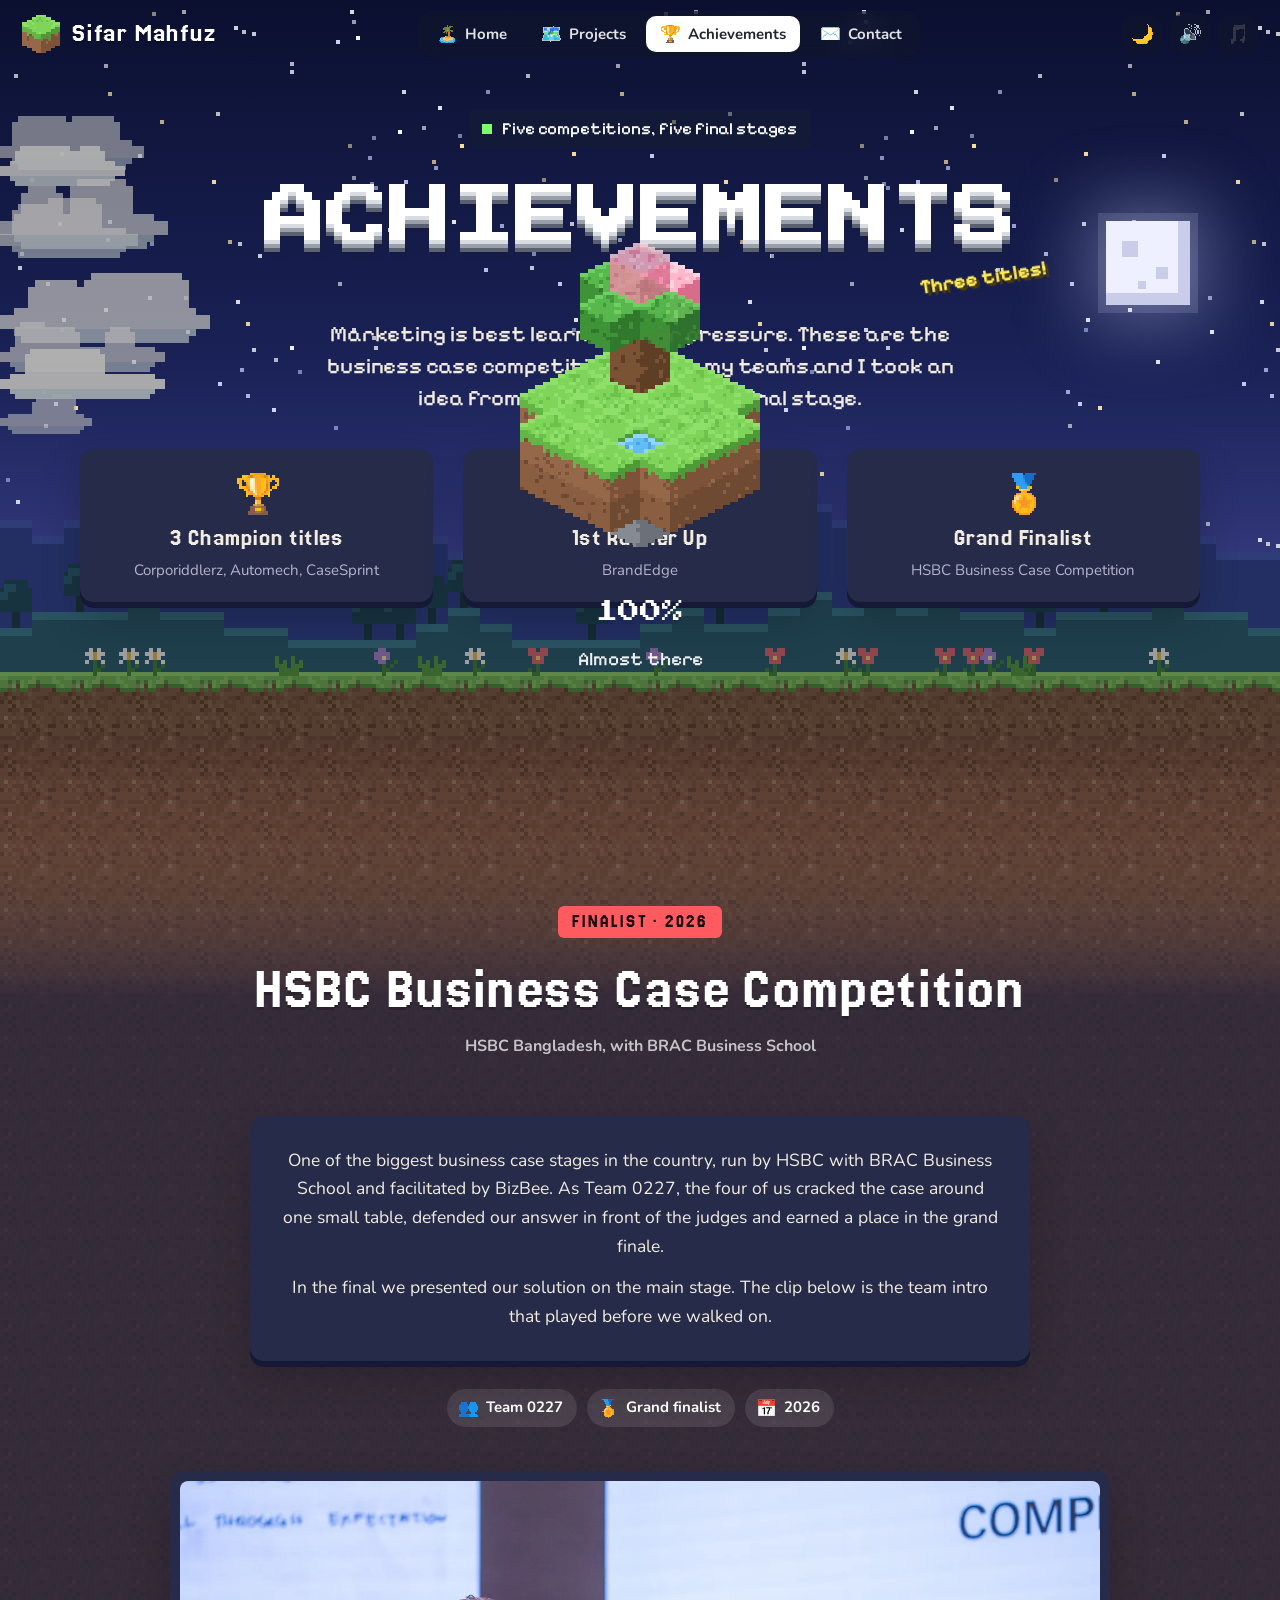
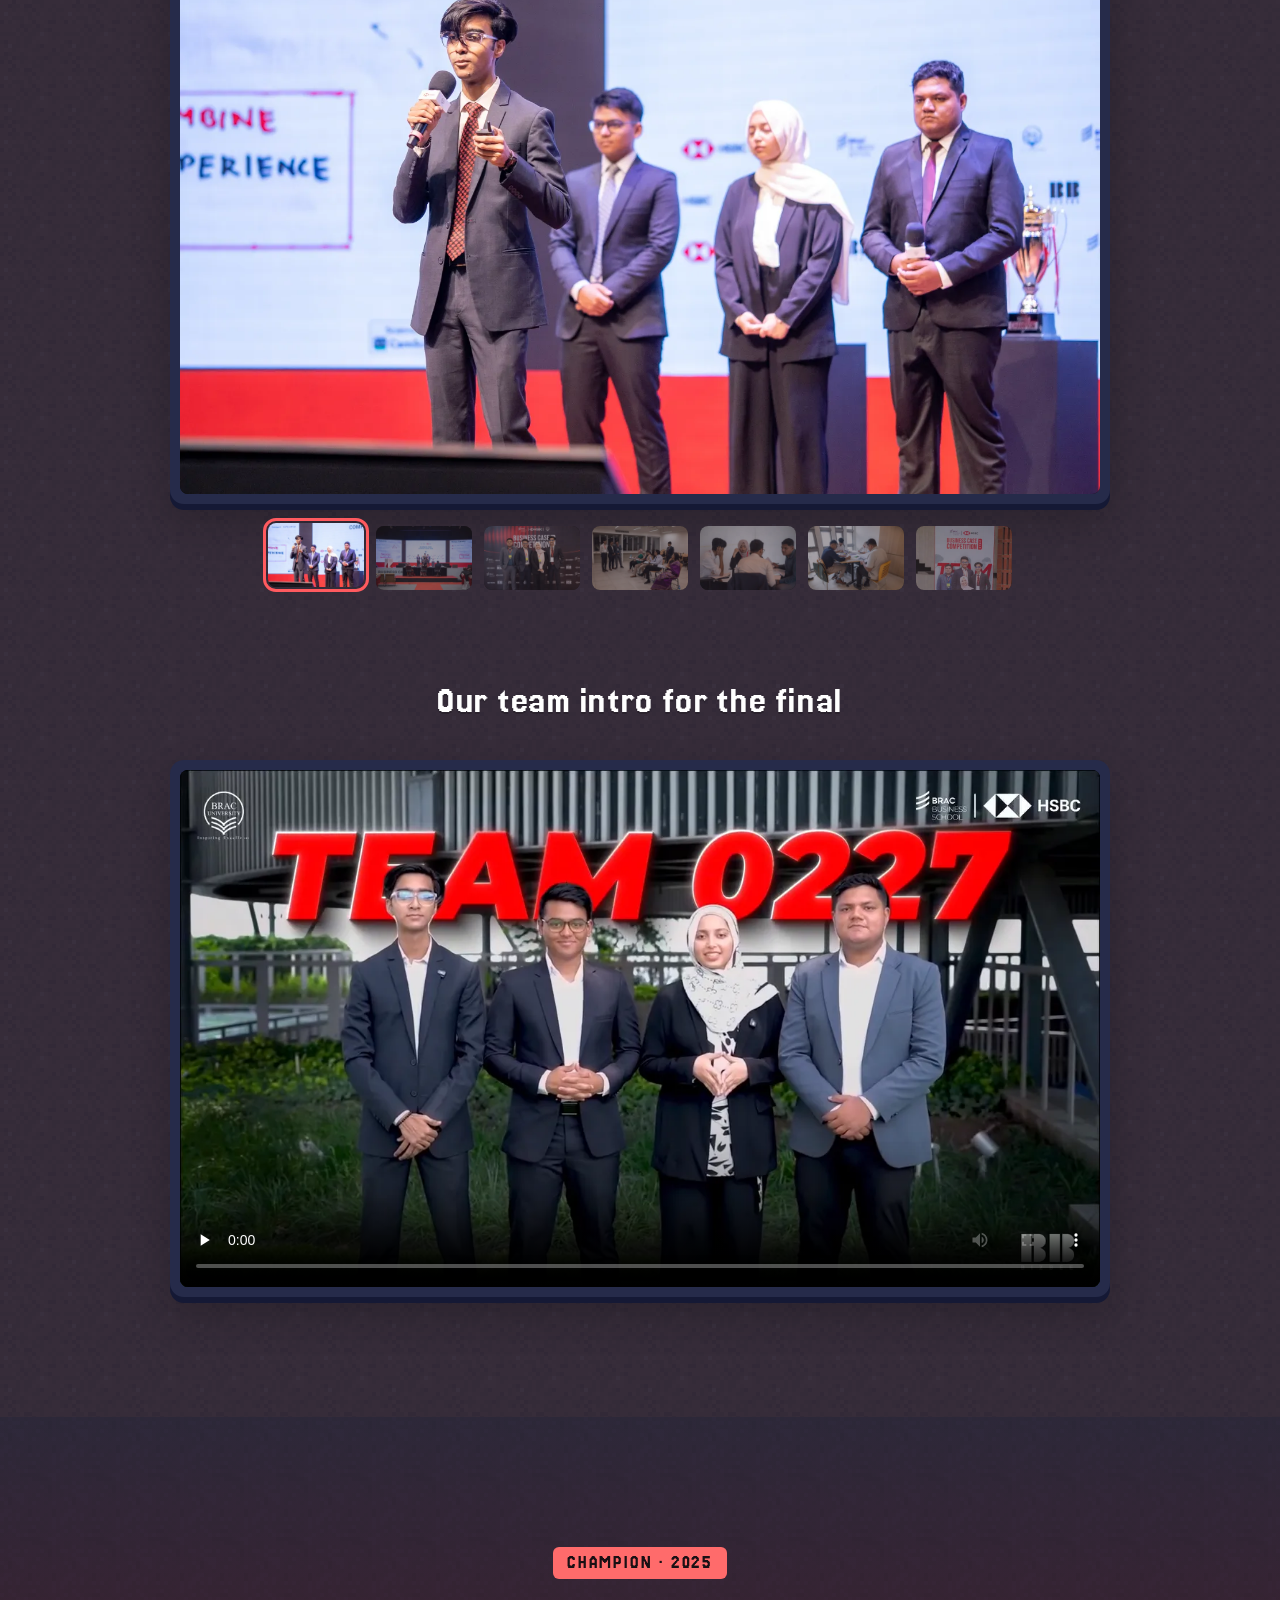
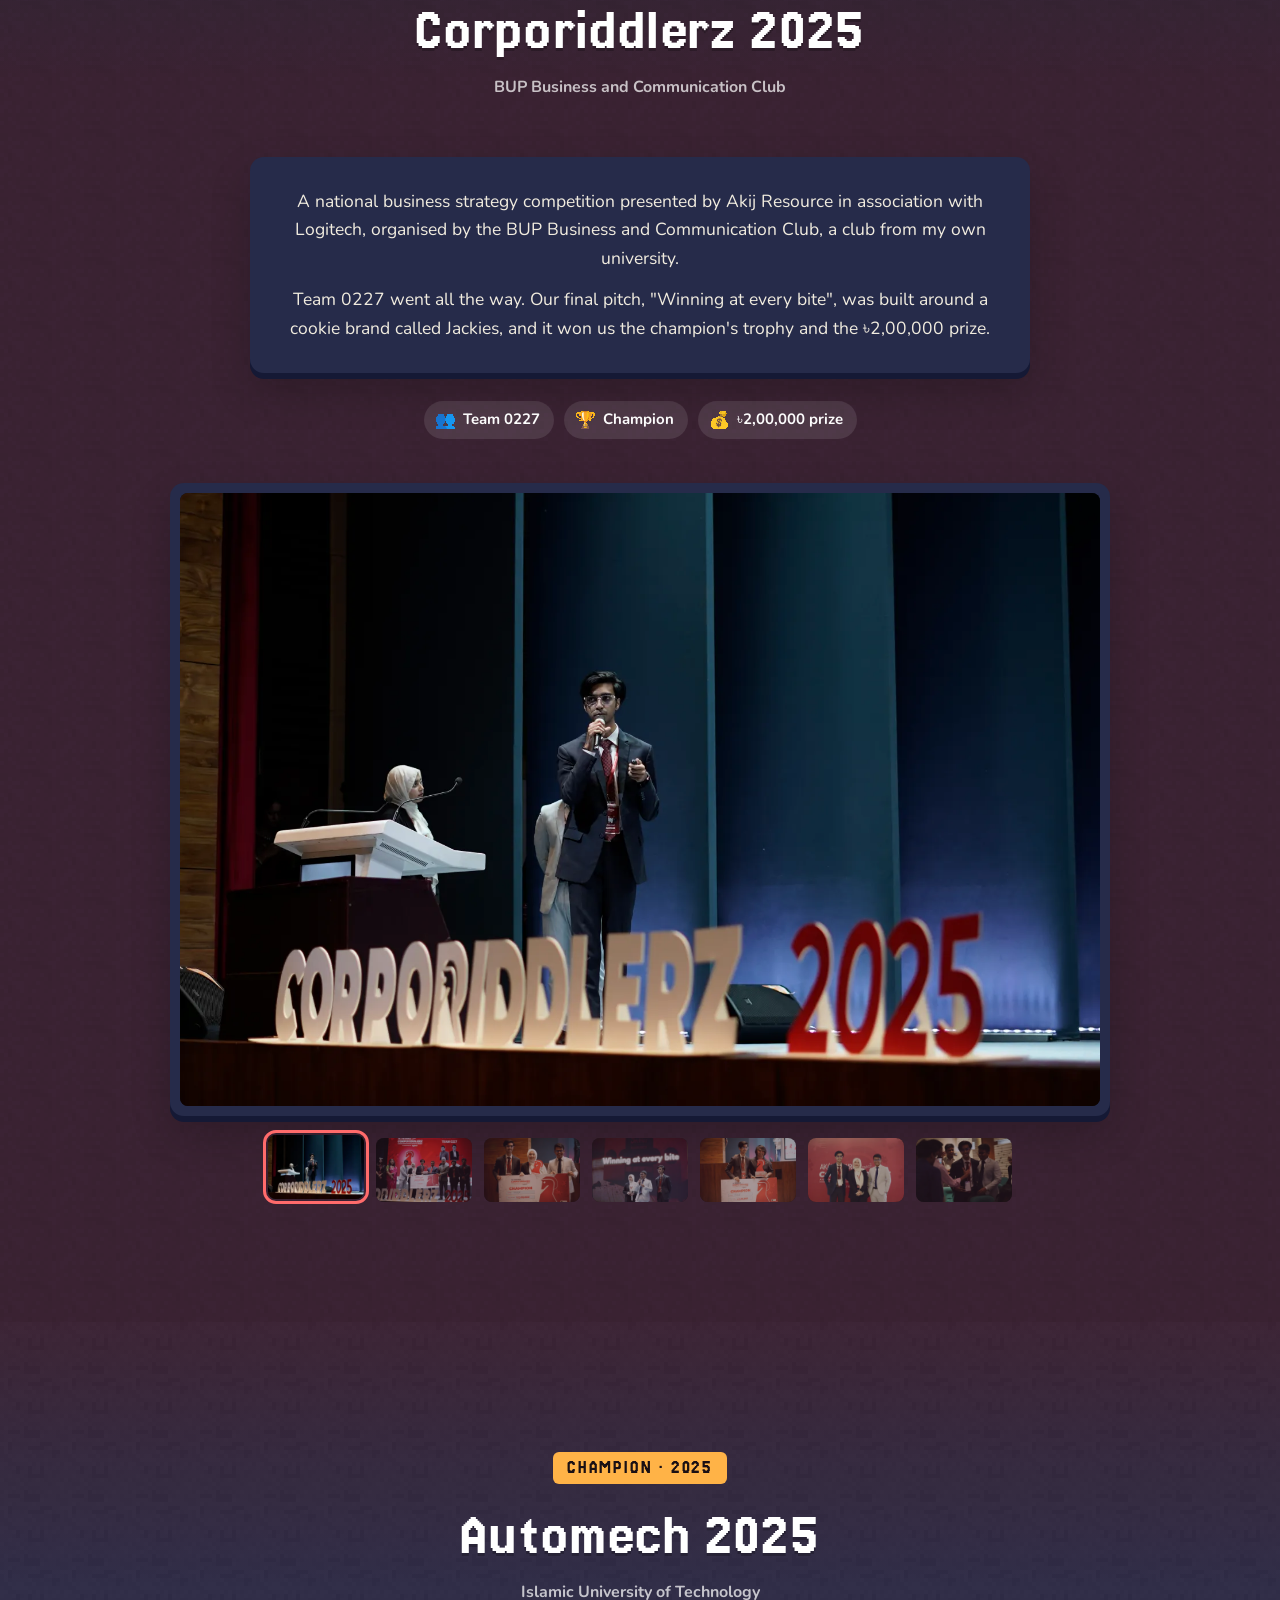
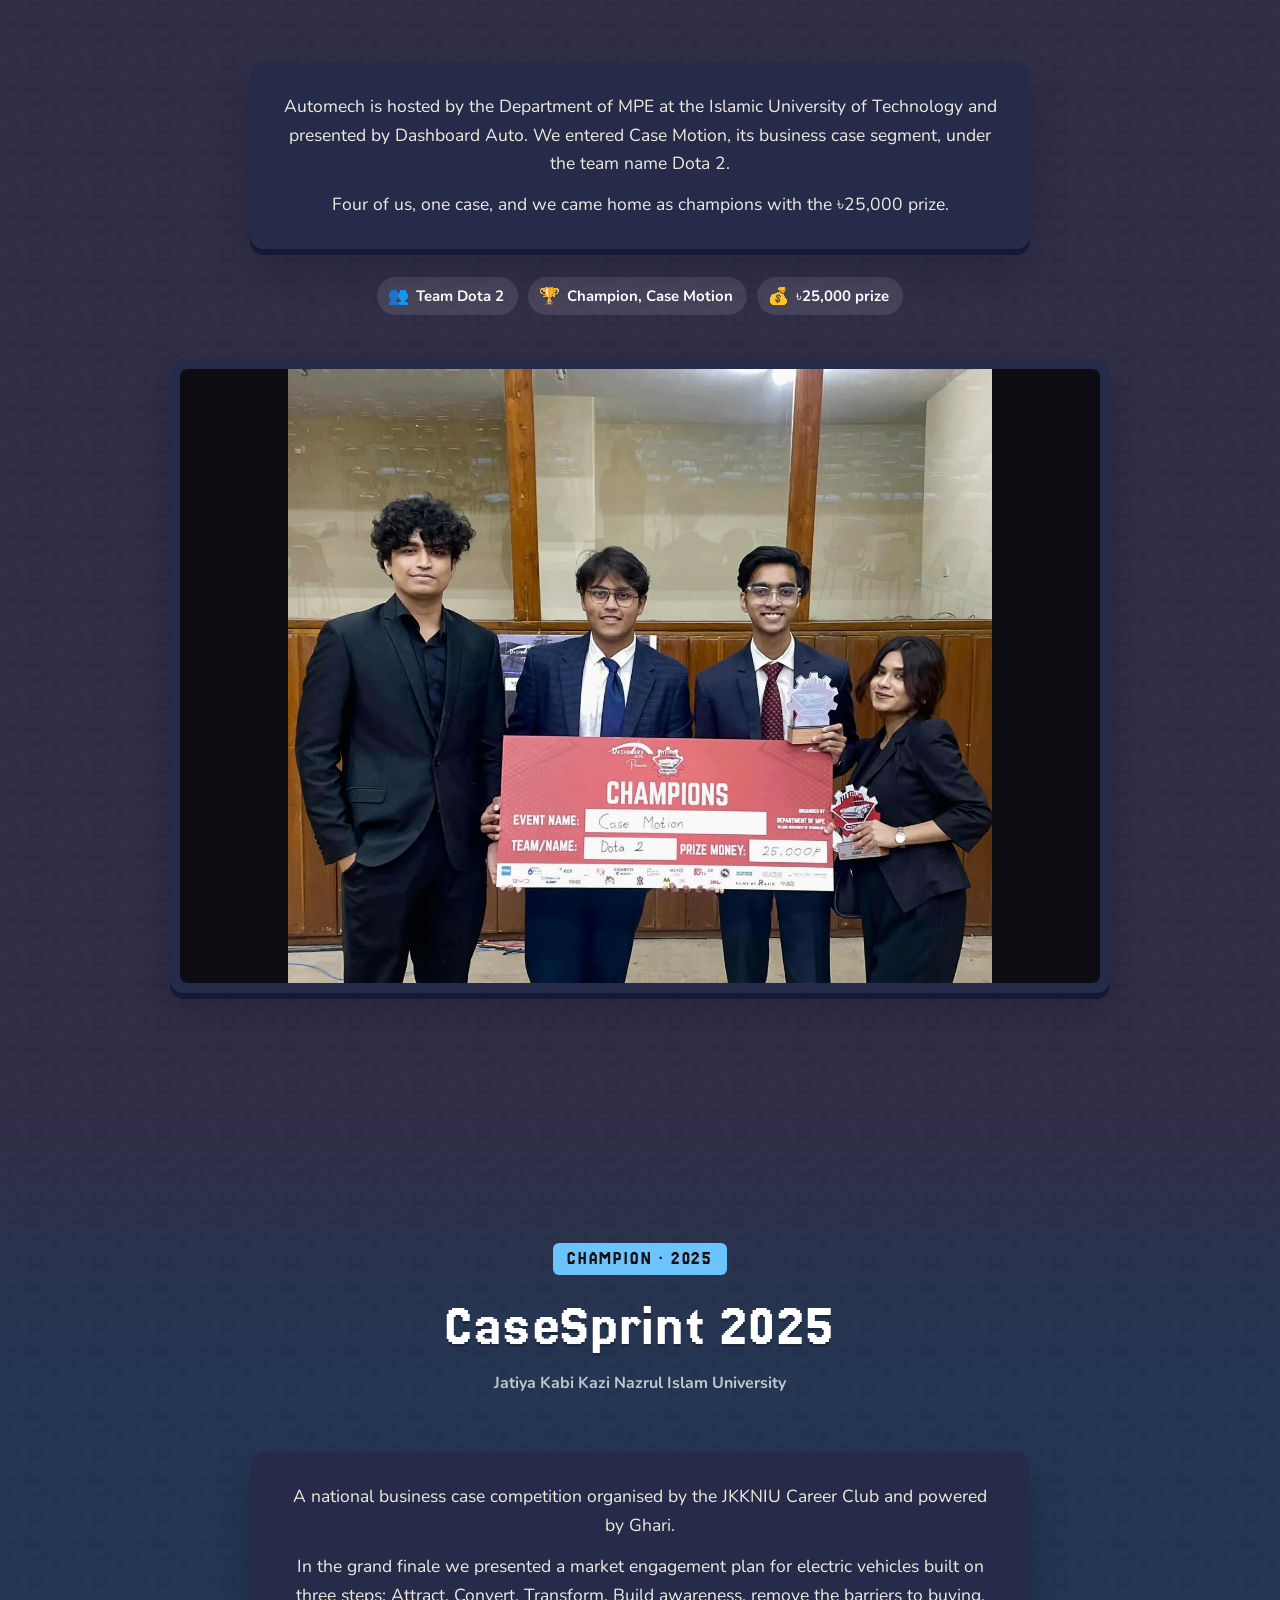
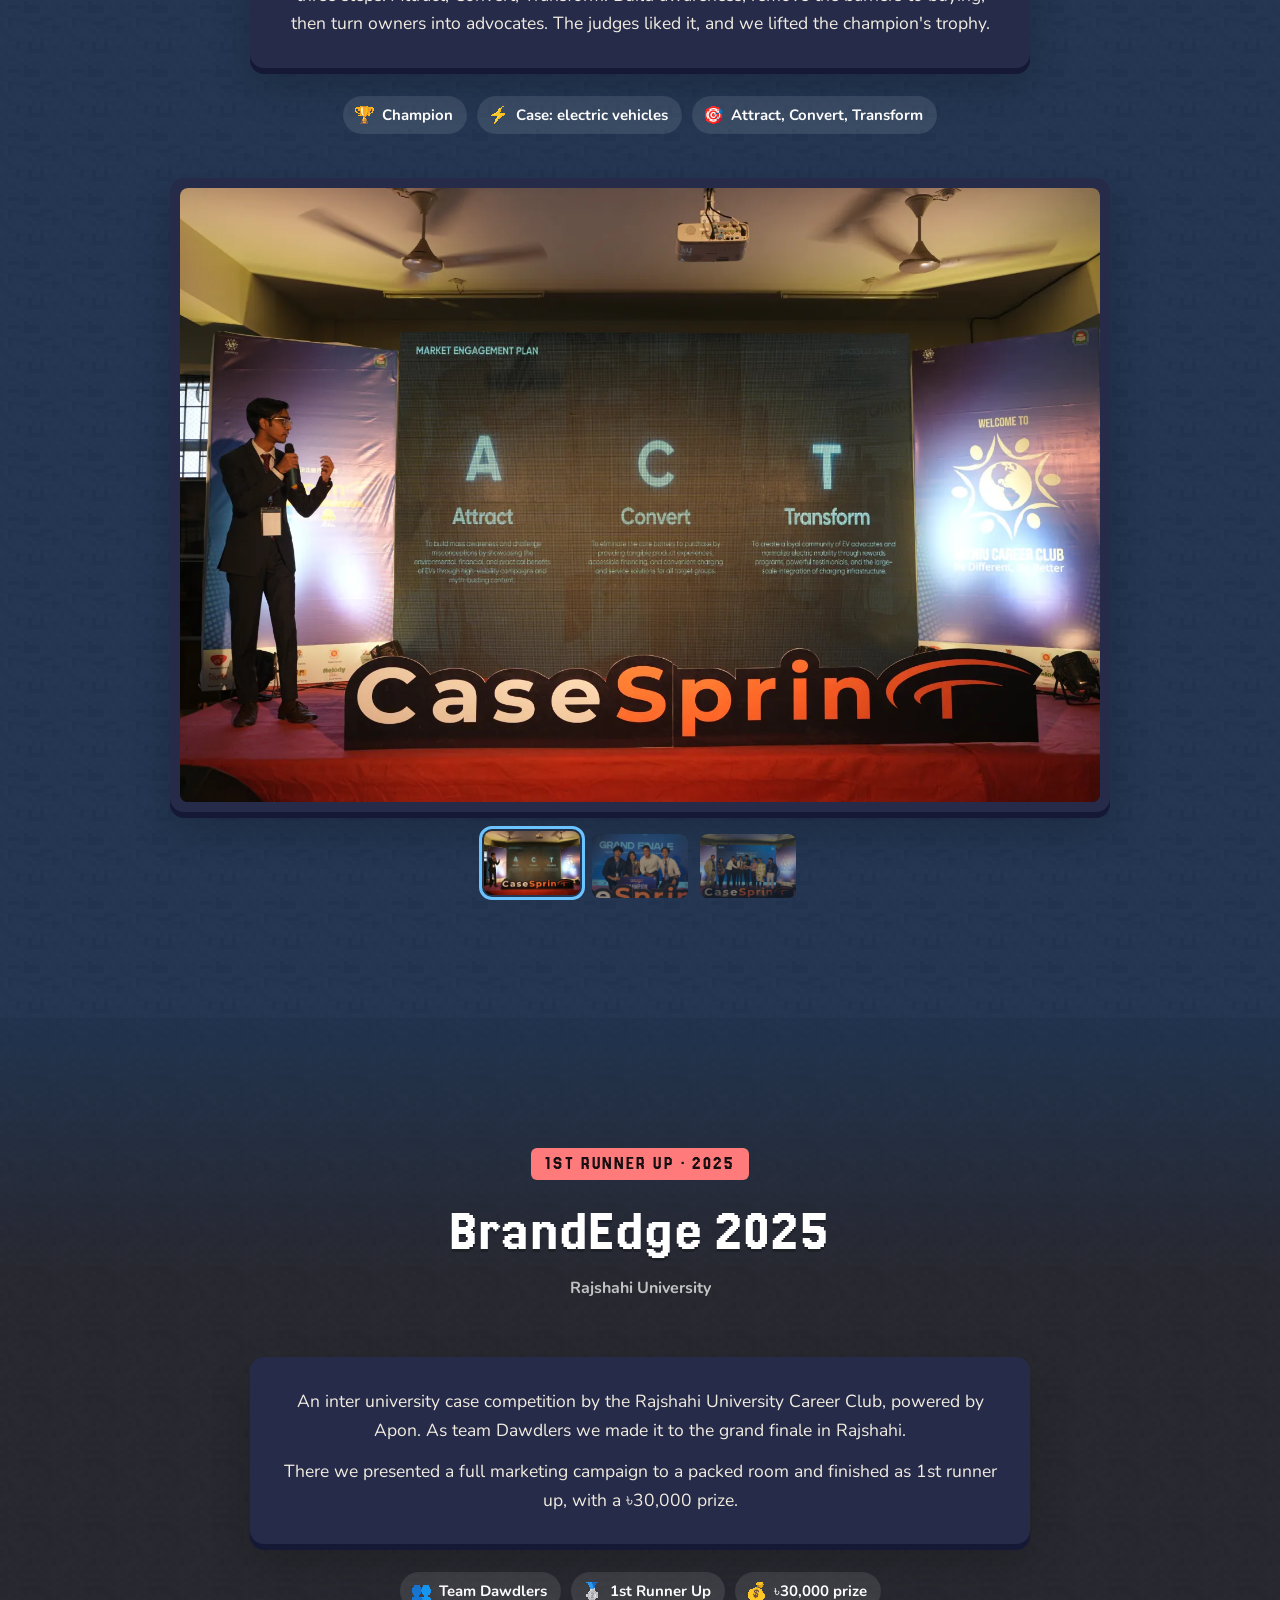
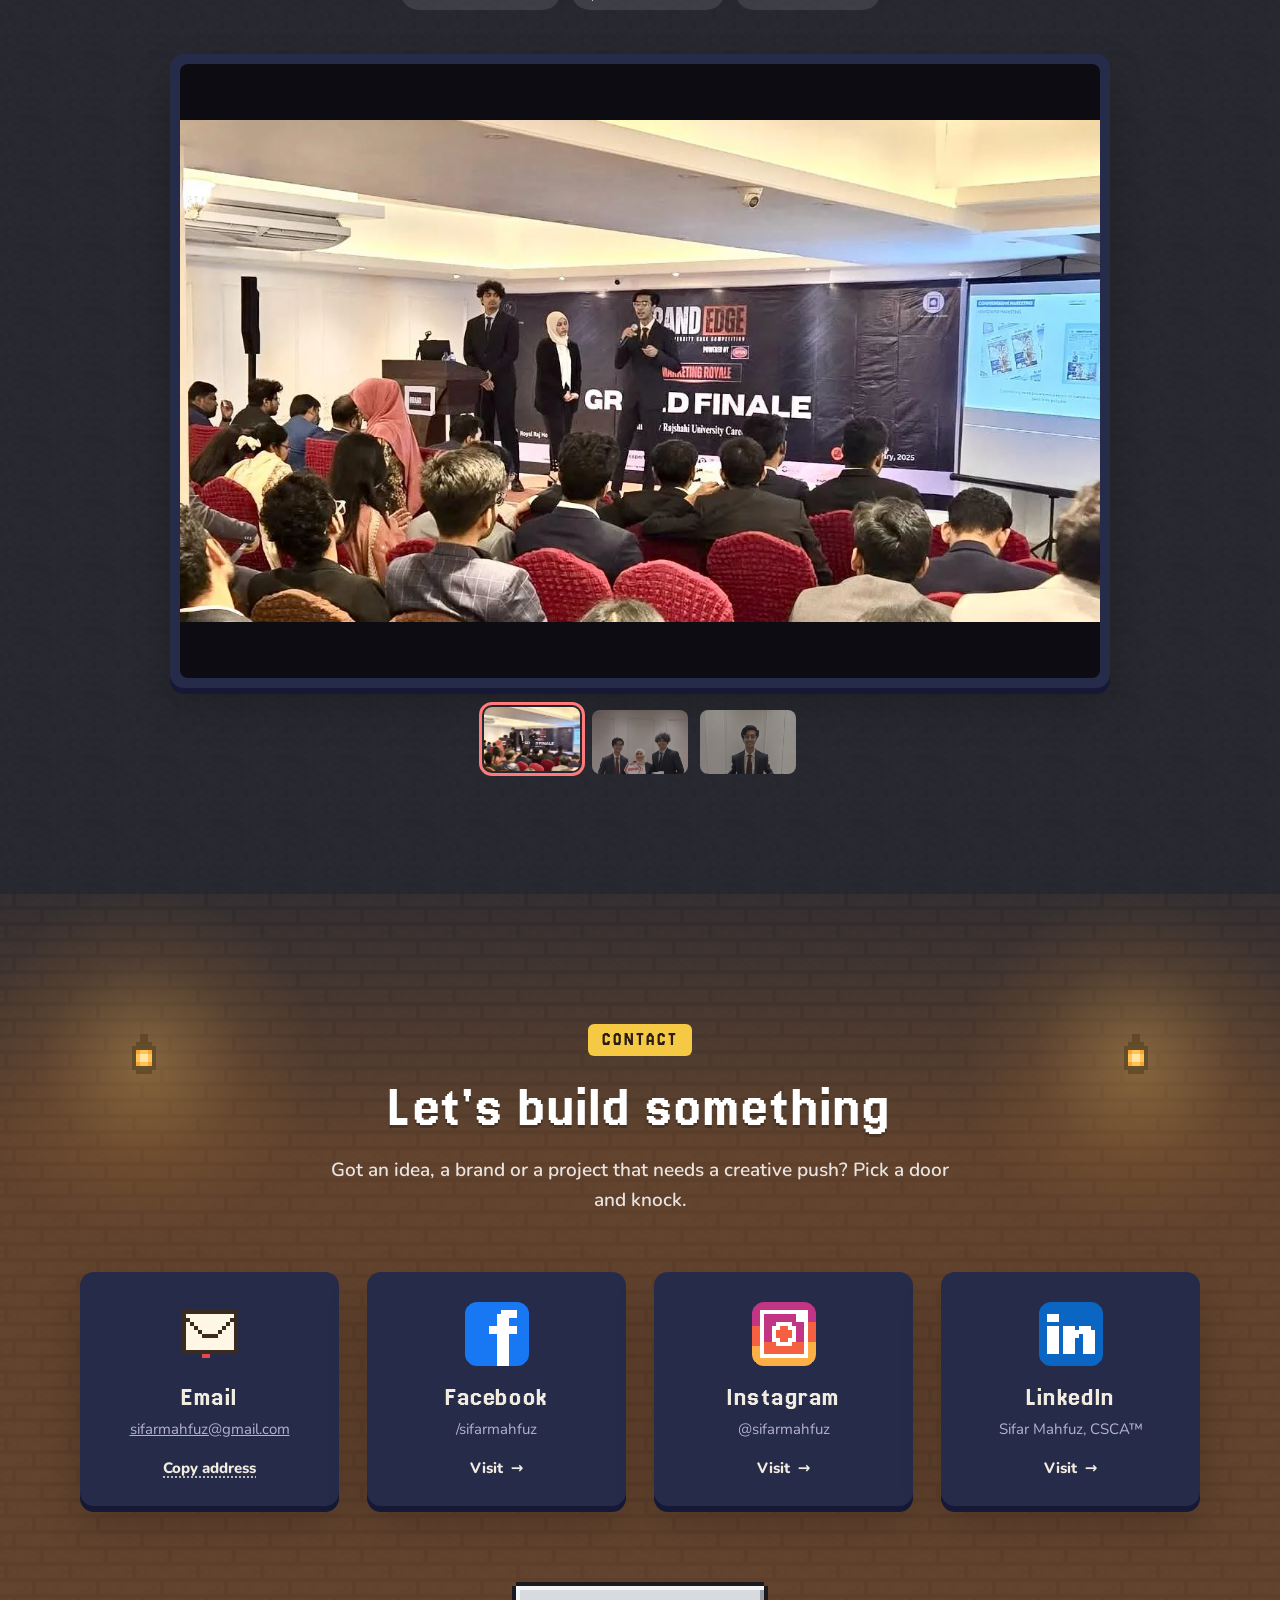
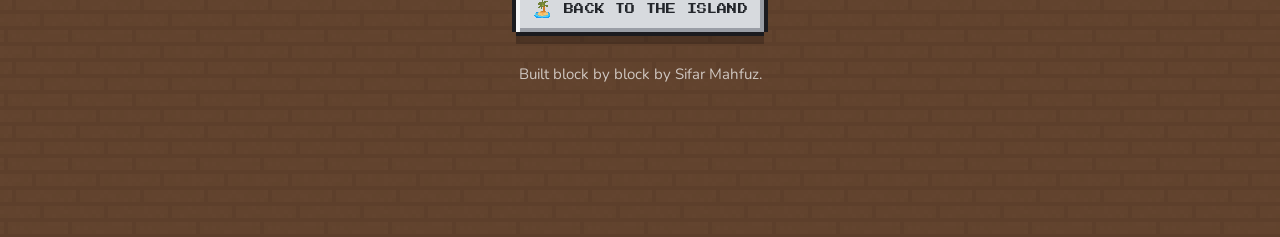
==== achievements.html @ bf90b0b5 "Subtle restyle, achievements page, smooth scroll and new transitions - Calmer, readable layout below" ====
<!doctype html>
<html lang="en" data-time="day">
<head>
<meta charset="utf-8">
<meta name="viewport" content="width=device-width, initial-scale=1">
<title>Achievements | Sifar Mahfuz</title>
<meta name="description" content="Business case competitions with Sifar Mahfuz on the final stage: HSBC Business Case Competition, Corporiddlerz, Automech, CaseSprint and BrandEdge.">
<meta name="theme-color" content="#69bdf0">
<script>
  (function () {
    var r = document.documentElement; r.classList.add('js');
    var t = null; try { t = JSON.parse(localStorage.getItem('sw-time-of-day')); } catch (e) { }
    if (!t) { var h = new Date().getHours(); t = (h >= 19 || h < 6) ? 'night' : 'day'; }
    r.dataset.time = t;
    try { if (sessionStorage.getItem('sw-wipe')) r.classList.add('from-wipe'); } catch (e) { }
  })();
</script>
<link rel="preconnect" href="https://fonts.googleapis.com">
<link rel="preconnect" href="https://fonts.gstatic.com" crossorigin>
<link href="https://fonts.googleapis.com/css2?family=Jersey+20&family=Nunito:wght@400;600;700;800&family=Pixelify+Sans:wght@400;500;600;700&family=Press+Start+2P&display=swap" rel="stylesheet">
<link rel="stylesheet" href="css/site.css">
</head>
<body class="page-achievements">

<div id="loader" role="status" aria-label="Loading">
  <div class="loader__in">
    <canvas id="loaderIsland" width="80" height="96"></canvas>
    <div class="loader__pct" id="loaderPct">0%</div>
    <div class="loader__tip" id="loaderTip">Polishing the trophies</div>
  </div>
</div>
<div id="tiles" aria-hidden="true"></div>

<div class="progress" aria-hidden="true"><i></i></div>
<header class="nav">
  <a class="brand" href="index.html" aria-label="Sifar Mahfuz, home"><span class="brand__block"></span><span>Sifar Mahfuz</span></a>
  <nav class="nav__links" aria-label="Main">
    <a href="index.html"><i class="px" data-px="🏝️"></i>Home</a>
    <a href="projects.html"><i class="px" data-px="🗺️"></i>Projects</a>
    <a href="achievements.html"><i class="px" data-px="🏆"></i>Achievements</a>
    <a href="#contact"><i class="px" data-px="✉️"></i>Contact</a>
  </nav>
  <div class="nav__tools">
    <button class="tool" id="btnTime" type="button" aria-label="Toggle day and night" data-tip="Day. Click for night"><i class="px" data-px="☀️"></i></button>
    <button class="tool" id="btnSfx" type="button" aria-label="Toggle sound effects" data-tip="Sound effects on"><i class="px" data-px="🔊"></i></button>
    <button class="tool" id="btnMusic" type="button" aria-label="Toggle calm music" data-tip="Music off"><i class="px" data-px="🎵"></i></button>
  </div>
</header>
<div id="toasts" aria-live="polite"></div>
<div id="lightbox" role="dialog" aria-label="Photo" aria-hidden="true"><img alt=""><p>Click anywhere or press Esc to close</p></div>

<main>

<!-- ================= HERO ================= -->
<section class="hero hero--mini" id="top">
  <div class="sky" aria-hidden="true">
    <div class="sky__grad sky__grad--day"></div>
    <div class="sky__grad sky__grad--night"></div>
    <div class="stars stars--a"></div><div class="stars stars--b"></div>
    <div class="orb" data-par="0.35" style="right:7%;top:30%"><i class="orb__sun"></i><i class="orb__moon"></i></div>
    <div id="clouds"></div>
    <div class="hills hills--far d" data-par="0.22"></div><div class="hills hills--far n" data-par="0.22"></div>
    <div class="hills hills--near d" data-par="0.1"></div><div class="hills hills--near n" data-par="0.1"></div>
  </div>
  <div class="ground" aria-hidden="true"></div>
  <div id="sprouts" aria-hidden="true"></div>

  <div class="wrap center">
    <div class="chip" data-r><i></i>Five competitions, five final stages</div>
    <h1 class="title" id="title" aria-label="Achievements" style="font-size:clamp(24px, 5vw, 64px)">
      <span class="w">ACHIEVEMENTS</span>
      <button class="splash" id="splash" type="button" aria-label="Splash text. Click for another." data-list="Three titles!|Case closed!|Mic check!|Slides ready!|Judges asked, we answered!|Podium material!">Three titles!</button>
    </h1>
    <p class="hero__text" data-r style="--i:5">Marketing is best learned under pressure. These are the business case competitions where my teams and I took an idea from a blank page to the final stage.</p>
    <div class="portal-row" data-stagger>
      <div class="box portal" data-r="pop"><i class="px" data-px="🏆" data-px-size="20"></i><b>3 Champion titles</b><span>Corporiddlerz, Automech, CaseSprint</span></div>
      <div class="box portal" data-r="pop"><i class="px" data-px="🥈" data-px-size="20"></i><b>1st Runner Up</b><span>BrandEdge</span></div>
      <div class="box portal" data-r="pop"><i class="px" data-px="🏅" data-px-size="20"></i><b>Grand Finalist</b><span>HSBC Business Case Competition</span></div>
    </div>
  </div>
</section>

<!-- ================= 1. HSBC ================= -->
<section class="quest comp comp--hsbc" id="hsbc">
  <div class="layer__bg"></div>
  <div class="wrap">
    <div class="head">
      <span class="kicker" data-r>Finalist · 2026</span>
      <h2 class="h2" data-r style="--i:1">HSBC Business Case Competition</h2>
      <p class="comp__host" data-r style="--i:2">HSBC Bangladesh, with BRAC Business School</p>
    </div>

    <div class="box box--pad comp__story" data-r>
      <p>One of the biggest business case stages in the country, run by HSBC with BRAC Business School and facilitated by BizBee. As Team 0227, the four of us cracked the case around one small table, defended our answer in front of the judges and earned a place in the grand finale.</p>
      <p>In the final we presented our solution on the main stage. The clip below is the team intro that played before we walked on.</p>
    </div>
    <div class="facts" data-r>
      <span class="tag"><i class="px" data-px="👥"></i>Team 0227</span>
      <span class="tag"><i class="px" data-px="🏅"></i>Grand finalist</span>
      <span class="tag"><i class="px" data-px="📅"></i>2026</span>
    </div>

    <div class="gallery gallery--photo" data-gallery data-r>
      <div class="box frame"><div class="frame__view">
        <img src="assets/ach/hsbc-speech.webp" data-thumb="assets/ach/hsbc-speech-s.webp" alt="Presenting with a microphone on the finale stage while three teammates stand behind" data-cap="Presenting our solution in the grand finale">
        <img src="assets/ach/hsbc-stage.webp" data-thumb="assets/ach/hsbc-stage-s.webp" alt="Wide view of the finale stage with three judges seated in front" data-cap="The finale stage, with the judges up front" loading="lazy">
        <img src="assets/ach/hsbc-team.webp" data-thumb="assets/ach/hsbc-team-s.webp" alt="Four teammates in suits in front of the competition backdrop" data-cap="Team 0227 at the venue" loading="lazy">
        <img src="assets/ach/hsbc-judges.webp" data-thumb="assets/ach/hsbc-judges-s.webp" alt="Three teammates standing and answering a panel of four seated judges" data-cap="Questions from the judges" loading="lazy">
        <img src="assets/ach/hsbc-huddle.webp" data-thumb="assets/ach/hsbc-huddle-s.webp" alt="The team talking around a table with papers" data-cap="Talking the case through" loading="lazy">
        <img src="assets/ach/hsbc-case.webp" data-thumb="assets/ach/hsbc-case-s.webp" alt="Four teammates writing and reading around a small table marked Team 0227" data-cap="Heads down on the case" loading="lazy">
        <img src="assets/ach/hsbc-standee.webp" data-thumb="assets/ach/hsbc-standee-s.webp" alt="A printed standee showing the four members of Team 0227" data-cap="Our team standee at the venue" loading="lazy">
        <div class="frame__cap"></div>
      </div></div>
      <div class="thumbs"></div>
    </div>

    <h3 class="h3" data-r>Our team intro for the final</h3>
    <div class="video" data-r>
      <div class="box frame"><video controls preload="none" playsinline poster="assets/ach/intro-poster.webp" src="assets/ach/0227-intro.mp4" aria-label="Team 0227 intro video"></video></div>    </div>
  </div>
</section>

<!-- ================= 2. CORPORIDDLERZ ================= -->
<section class="quest comp comp--corpo" id="corporiddlerz">
  <div class="layer__bg"></div>
  <div class="wrap">
    <div class="head">
      <span class="kicker" data-r>Champion · 2025</span>
      <h2 class="h2" data-r style="--i:1">Corporiddlerz 2025</h2>
      <p class="comp__host" data-r style="--i:2">BUP Business and Communication Club</p>
    </div>

    <div class="box box--pad comp__story" data-r>
      <p>A national business strategy competition presented by Akij Resource in association with Logitech, organised by the BUP Business and Communication Club, a club from my own university.</p>
      <p>Team 0227 went all the way. Our final pitch, "Winning at every bite", was built around a cookie brand called Jackies, and it won us the champion's trophy and the ৳2,00,000 prize.</p>
    </div>
    <div class="facts" data-r>
      <span class="tag"><i class="px" data-px="👥"></i>Team 0227</span>
      <span class="tag"><i class="px" data-px="🏆"></i>Champion</span>
      <span class="tag"><i class="px" data-px="💰"></i>৳2,00,000 prize</span>
    </div>

    <div class="gallery gallery--photo" data-gallery data-r>
      <div class="box frame"><div class="frame__view">
        <img src="assets/ach/corpo-speech.webp" data-thumb="assets/ach/corpo-speech-s.webp" alt="Speaking into a microphone on stage behind large Corporiddlerz 2025 letters" data-cap="On stage in the Corporiddlerz final" loading="lazy">
        <img src="assets/ach/corpo-champion.webp" data-thumb="assets/ach/corpo-champion-s.webp" alt="The team receiving a champion cheque and trophy on stage" data-cap="Receiving the champion's cheque: ৳2,00,000" loading="lazy">
        <img src="assets/ach/corpo-team.webp" data-thumb="assets/ach/corpo-team-s.webp" alt="Three teammates holding the champion cheque and trophy" data-cap="Team 0227 with the trophy" loading="lazy">
        <img src="assets/ach/corpo-pitch.webp" data-thumb="assets/ach/corpo-pitch-s.webp" alt="Three teammates presenting in front of a slide reading Winning at every bite" data-cap="Our final pitch: Winning at every bite" loading="lazy">
        <img src="assets/ach/corpo-cheque.webp" data-thumb="assets/ach/corpo-cheque-s.webp" alt="Two people holding the champion trophy and cheque" data-cap="The trophy and the cheque" loading="lazy">
        <img src="assets/ach/corpo-backdrop.webp" data-thumb="assets/ach/corpo-backdrop-s.webp" alt="Three teammates in front of a red competition backdrop" data-cap="Finalists, before the result" loading="lazy">
        <img src="assets/ach/corpo-moment.webp" data-thumb="assets/ach/corpo-moment-s.webp" alt="Friends congratulating the team in the audience seats" data-cap="Congratulations all around" loading="lazy">
        <div class="frame__cap"></div>
      </div></div>
      <div class="thumbs"></div>
    </div>
  </div>
</section>

<!-- ================= 3. AUTOMECH ================= -->
<section class="quest comp comp--auto" id="automech">
  <div class="layer__bg"></div>
  <div class="wrap">
    <div class="head">
      <span class="kicker" data-r>Champion · 2025</span>
      <h2 class="h2" data-r style="--i:1">Automech 2025</h2>
      <p class="comp__host" data-r style="--i:2">Islamic University of Technology</p>
    </div>

    <div class="box box--pad comp__story" data-r>
      <p>Automech is hosted by the Department of MPE at the Islamic University of Technology and presented by Dashboard Auto. We entered Case Motion, its business case segment, under the team name Dota 2.</p>
      <p>Four of us, one case, and we came home as champions with the ৳25,000 prize.</p>
    </div>
    <div class="facts" data-r>
      <span class="tag"><i class="px" data-px="👥"></i>Team Dota 2</span>
      <span class="tag"><i class="px" data-px="🏆"></i>Champion, Case Motion</span>
      <span class="tag"><i class="px" data-px="💰"></i>৳25,000 prize</span>
    </div>

    <div class="gallery gallery--photo" data-gallery data-r>
      <div class="box frame"><div class="frame__view">
        <img src="assets/ach/automech-team.webp" data-thumb="assets/ach/automech-team-s.webp" alt="Four teammates holding a champions cheque for the Case Motion event" data-cap="Champions of Case Motion at Automech" loading="lazy">
        <div class="frame__cap"></div>
      </div></div>
      <div class="thumbs"></div>
    </div>
  </div>
</section>

<!-- ================= 4. CASESPRINT ================= -->
<section class="quest comp comp--sprint" id="casesprint">
  <div class="layer__bg"></div>
  <div class="wrap">
    <div class="head">
      <span class="kicker" data-r>Champion · 2025</span>
      <h2 class="h2" data-r style="--i:1">CaseSprint 2025</h2>
      <p class="comp__host" data-r style="--i:2">Jatiya Kabi Kazi Nazrul Islam University</p>
    </div>

    <div class="box box--pad comp__story" data-r>
      <p>A national business case competition organised by the JKKNIU Career Club and powered by Ghari.</p>
      <p>In the grand finale we presented a market engagement plan for electric vehicles built on three steps: Attract, Convert, Transform. Build awareness, remove the barriers to buying, then turn owners into advocates. The judges liked it, and we lifted the champion's trophy.</p>
    </div>
    <div class="facts" data-r>
      <span class="tag"><i class="px" data-px="🏆"></i>Champion</span>
      <span class="tag"><i class="px" data-px="⚡"></i>Case: electric vehicles</span>
      <span class="tag"><i class="px" data-px="🎯"></i>Attract, Convert, Transform</span>
    </div>

    <div class="gallery gallery--photo" data-gallery data-r>
      <div class="box frame"><div class="frame__view">
        <img src="assets/ach/sprint-speech.webp" data-thumb="assets/ach/sprint-speech-s.webp" alt="Presenting beside a large screen showing the Attract, Convert, Transform plan" data-cap="Presenting our Attract, Convert, Transform plan" loading="lazy">
        <img src="assets/ach/sprint-team.webp" data-thumb="assets/ach/sprint-team-s.webp" alt="Four teammates kneeling with the champion trophy and cheque" data-cap="Champions of CaseSprint" loading="lazy">
        <img src="assets/ach/sprint-trophy.webp" data-thumb="assets/ach/sprint-trophy-s.webp" alt="The team receiving the champion trophy on stage" data-cap="Receiving the champion's trophy" loading="lazy">
        <div class="frame__cap"></div>
      </div></div>
      <div class="thumbs"></div>
    </div>
  </div>
</section>

<!-- ================= 5. BRANDEDGE ================= -->
<section class="quest comp comp--edge" id="brandedge">
  <div class="layer__bg"></div>
  <div class="wrap">
    <div class="head">
      <span class="kicker" data-r>1st Runner Up · 2025</span>
      <h2 class="h2" data-r style="--i:1">BrandEdge 2025</h2>
      <p class="comp__host" data-r style="--i:2">Rajshahi University</p>
    </div>

    <div class="box box--pad comp__story" data-r>
      <p>An inter university case competition by the Rajshahi University Career Club, powered by Apon. As team Dawdlers we made it to the grand finale in Rajshahi.</p>
      <p>There we presented a full marketing campaign to a packed room and finished as 1st runner up, with a ৳30,000 prize.</p>
    </div>
    <div class="facts" data-r>
      <span class="tag"><i class="px" data-px="👥"></i>Team Dawdlers</span>
      <span class="tag"><i class="px" data-px="🥈"></i>1st Runner Up</span>
      <span class="tag"><i class="px" data-px="💰"></i>৳30,000 prize</span>
    </div>

    <div class="gallery gallery--photo" data-gallery data-r>
      <div class="box frame"><div class="frame__view">
        <img src="assets/ach/edge-speech.webp" data-thumb="assets/ach/edge-speech-s.webp" alt="Presenting with a microphone to a seated audience at the BrandEdge grand finale" data-cap="Presenting in the grand finale" loading="lazy">
        <img src="assets/ach/edge-team.webp" data-thumb="assets/ach/edge-team-s.webp" alt="Three teammates holding the 1st runner up cheque" data-cap="Team Dawdlers, 1st runner up" loading="lazy">
        <img src="assets/ach/edge-solo.webp" data-thumb="assets/ach/edge-solo-s.webp" alt="Holding the 1st runner up trophy and cheque" data-cap="With the trophy and the cheque" loading="lazy">
        <div class="frame__cap"></div>
      </div></div>
      <div class="thumbs"></div>
    </div>
  </div>
</section>

<!-- ================= CONTACT ================= -->
<section class="layer layer--base" id="contact" style="--prev:#26262e">
  <div class="layer__bg"></div>
  <div class="lantern" style="left:10%;top:140px"></div><div class="lantern" style="right:10%;top:140px"></div>
  <div class="wrap">
    <div class="head">
      <span class="kicker" data-r>Contact</span>
      <h2 class="h2" data-r style="--i:1">Let's build something</h2>
      <p class="lede" data-r style="--i:2">Got an idea, a brand or a project that needs a creative push? Pick a door and knock.</p>
    </div>

    <div class="contact" data-stagger>
      <div class="box sign lift" data-r>
        <div class="sign__ico" data-social="mail"></div>
        <h3>Email</h3>
        <p><a href="mailto:sifarmahfuz@gmail.com">sifarmahfuz@gmail.com</a></p>
        <button class="copy-btn" type="button" data-copy="sifarmahfuz@gmail.com">Copy address</button>
      </div>
      <a class="box sign" data-r href="https://www.facebook.com/sifarmahfuz" target="_blank" rel="noopener">
        <div class="sign__ico" data-social="fb"></div>
        <h3>Facebook</h3>
        <p>/sifarmahfuz</p>
        <span class="go">Visit <i>→</i></span>
      </a>
      <a class="box sign" data-r href="https://www.instagram.com/sifarmahfuz/" target="_blank" rel="noopener">
        <div class="sign__ico" data-social="ig"></div>
        <h3>Instagram</h3>
        <p>@sifarmahfuz</p>
        <span class="go">Visit <i>→</i></span>
      </a>
      <a class="box sign" data-r href="https://www.linkedin.com/in/sifar-mahfuz-csca%E2%84%A2-a74709247/" target="_blank" rel="noopener">
        <div class="sign__ico" data-social="li"></div>
        <h3>LinkedIn</h3>
        <p>Sifar Mahfuz, CSCA™</p>
        <span class="go">Visit <i>→</i></span>
      </a>
    </div>
  </div>

  <footer class="foot">
    <a class="btn btn--sm" href="index.html"><i class="px" data-px="🏝️"></i>Back to the island</a>
    <p>Built block by block by Sifar Mahfuz.</p>
  </footer>
</section>

</main>

<script src="js/vendor/lenis.min.js"></script>
<script src="js/core.js"></script>
<script src="js/home.js"></script>
<script src="js/projects.js"></script>
</body>
</html>
---- css/site.css ----
/* =========================================================
   Sifar's World
   A calm site with a light pixel sandbox accent. The surface
   hero is fully pixel; everything below stays soft and readable.
   Textures and pixel icons come from js/core.js as CSS variables.
   ========================================================= */

:root {
  --tile: 64px;
  --px: 4px;

  --ink: #2c2420;
  --ink-soft: #6d5f55;
  --panel: #fffaf0;
  --panel-2: #f3ead8;
  --lo: #dccfb4;
  --line: rgba(60, 40, 20, .12);

  --gold: #f6c945;
  --aqua: #5ee6e0;
  --leaf: #6fc04e;
  --sky-ink: #1f3a5f;

  --font: "Nunito", "Segoe UI", system-ui, sans-serif;
  --font-px: "Jersey 20", "Pixelify Sans", "Trebuchet MS", sans-serif;
  --font-hero: "Pixelify Sans", "Trebuchet MS", sans-serif;
  --font-d: "Press Start 2P", "Courier New", monospace;
  --ease: cubic-bezier(.16, 1, .3, 1);
  --bounce: cubic-bezier(.34, 1.56, .64, 1);
  --nav-h: 68px;
}

html[data-time="night"] {
  --ink: #f1ecdf;
  --ink-soft: #b7b3cc;
  --panel: #262b4a;
  --panel-2: #1e2240;
  --lo: #151935;
  --line: rgba(255, 255, 255, .1);
  --sky-ink: #f3ecd8;
}

*, *::before, *::after { box-sizing: border-box; }
html { scroll-padding-top: calc(var(--nav-h) + 12px); -webkit-text-size-adjust: 100%; }
html.lenis, html.lenis body { height: auto; }
.lenis.lenis-smooth { scroll-behavior: auto !important; }
.lenis.lenis-stopped { overflow: hidden; }

body {
  margin: 0;
  font-family: var(--font);
  font-size: 17px;
  line-height: 1.65;
  color: var(--ink);
  background: #2a2c3e;
  overflow-x: hidden;
  font-variant-ligatures: none;
  font-feature-settings: "liga" 0, "clig" 0, "calt" 0;
  -webkit-font-smoothing: antialiased;
  font-synthesis: none;
}

img { max-width: 100%; display: block; }
h1, h2, h3, h4, h5, p { margin: 0; }
a { color: inherit; }
button { font: inherit; color: inherit; border: 0; background: none; padding: 0; cursor: pointer; }
canvas { image-rendering: pixelated; image-rendering: crisp-edges; display: block; }
::selection { background: var(--gold); color: #2b1d14; }
:focus-visible { outline: 3px solid var(--gold); outline-offset: 3px; }

.wrap { width: min(1120px, 100% - 40px); margin-inline: auto; position: relative; z-index: 3; }
.center { text-align: center; }

/* pixel icon: an emoji drawn tiny and scaled up crisp */
.px {
  display: inline-block; width: var(--s, 32px); height: var(--s, 32px);
  background: center / contain no-repeat; image-rendering: pixelated; vertical-align: middle; flex: none;
}

/* ---------- cards: soft blocks ---------- */
.box {
  position: relative;
  background: var(--panel);
  color: var(--ink);
  border-radius: 14px;
  box-shadow: 0 6px 0 0 var(--lo), 0 18px 40px rgba(0, 0, 0, .2);
  transition: background .6s, color .6s, transform .5s var(--ease), box-shadow .5s var(--ease);
}
.box--pad { padding: 30px 32px; }
a.box:hover, .box.lift:hover { transform: translateY(-6px); box-shadow: 0 6px 0 0 var(--lo), 0 28px 50px rgba(0, 0, 0, .26); }

/* ---------- buttons (pixel, the one loud element) ---------- */
.btn {
  --b1: #d7dade; --b2: #f4f5f6; --b3: #9a9ea6; --bt: #23262b;
  display: inline-flex; align-items: center; justify-content: center; gap: 12px;
  font-family: var(--font-d); font-size: 12px; line-height: 1; letter-spacing: .02em;
  text-decoration: none; text-transform: uppercase;
  color: var(--bt); background: var(--b1);
  padding: 18px 22px;
  box-shadow:
    0 -4px 0 0 #1b1b1f, 0 4px 0 0 #1b1b1f, -4px 0 0 0 #1b1b1f, 4px 0 0 0 #1b1b1f,
    inset 4px 4px 0 0 var(--b2), inset -4px -4px 0 0 var(--b3),
    0 12px 0 0 rgba(0, 0, 0, .22);
  transition: transform .25s var(--ease), filter .25s;
  position: relative;
}
.btn:hover, .btn:focus-visible { transform: translateY(-3px); filter: brightness(1.06); outline: none; }
.btn:active {
  transform: translateY(4px);
  box-shadow:
    0 -4px 0 0 #1b1b1f, 0 4px 0 0 #1b1b1f, -4px 0 0 0 #1b1b1f, 4px 0 0 0 #1b1b1f,
    inset 4px 4px 0 0 var(--b3), inset -4px -4px 0 0 var(--b2), 0 4px 0 0 rgba(0, 0, 0, .22);
}
.btn--go { --b1: #74c653; --b2: #a5e58a; --b3: #4a9a35; --bt: #12300b; }
.btn--gold { --b1: #f6c945; --b2: #ffe89a; --b3: #c9962a; --bt: #3a2706; }
.btn--red { --b1: #ed3b43; --b2: #ff8087; --b3: #b1151d; --bt: #fff; }
.btn--sm { font-size: 10px; padding: 13px 16px; }
.btn .px { --s: 20px; }
.btn-row { display: flex; flex-wrap: wrap; gap: 22px; }
.center .btn-row, .btn-row.center { justify-content: center; }

/* ---------- headings ---------- */
.kicker {
  display: inline-block; font-family: var(--font-px); font-weight: 400; font-size: 19px; letter-spacing: .1em; text-transform: uppercase; line-height: 1;
  color: #2b1d14; background: var(--gold); padding: 6px 14px 7px; margin-bottom: 20px; border-radius: 6px;
}
.h2 { font-family: var(--font-px); font-weight: 400; font-size: clamp(38px, 4.8vw, 60px); line-height: 1.05; letter-spacing: .02em; color: #fff; text-shadow: 0 3px 0 rgba(0, 0, 0, .22); }
.h3 { font-family: var(--font-px); font-weight: 400; font-size: clamp(28px, 3vw, 38px); letter-spacing: .02em; line-height: 1.25; color: #fff; text-align: center; margin: 88px 0 34px; text-shadow: 0 2px 0 rgba(0, 0, 0, .2); }
.lede { max-width: 620px; margin: 16px auto 0; font-size: 19px; font-weight: 600; line-height: 1.6; color: rgba(255, 255, 255, .86); }
.sub { text-align: center; color: rgba(255, 255, 255, .8); max-width: 600px; margin: -18px auto 36px; }
.head { text-align: center; margin-bottom: 56px; }

/* ---------- layers: calm colour, faint block texture ---------- */
.layer, .quest { position: relative; padding: 130px 0 120px; overflow: hidden; background: linear-gradient(var(--prev, var(--bg)) 0, var(--bg) 260px); }
.layer__bg {
  position: absolute; inset: 0; z-index: 0; background-image: var(--tex); background-size: var(--tile) var(--tile); image-rendering: pixelated;
  -webkit-mask-image: linear-gradient(rgba(0, 0, 0, var(--tex-top, .1)) 0, rgba(0, 0, 0, .1) 260px);
  mask-image: linear-gradient(rgba(0, 0, 0, var(--tex-top, .1)) 0, rgba(0, 0, 0, .1) 260px);
}
.hero + .layer, .hero + .quest { --tex-top: 1; --tex: var(--t-dirt); padding-top: 170px; }
.layer--dirt { --bg: #6d4c3a; --prev: #8a5e41; --tex: var(--t-dirt); }
.layer--stone { --bg: #566170; --prev: #6d4c3a; --tex: var(--t-stone); }
.layer--deep { --bg: #3e4760; --prev: #566170; --tex: var(--t-deep); }
.layer--gold { --bg: #3b3a5e; --prev: #3e4760; --tex: var(--t-deep); }
.layer--cave { --bg: #2d2a50; --prev: #3b3a5e; --tex: var(--t-cave); }
.layer--base { --bg: #5a3d2b; --prev: #2d2a50; --tex: var(--t-plank); }

.ore {
  position: absolute; z-index: 2; width: var(--tile); height: var(--tile); background-size: 100% 100%; image-rendering: pixelated; border-radius: 6px;
  transition: transform .4s var(--bounce); animation: oreGlow 3.6s ease-in-out infinite; animation-delay: calc(var(--i, 0) * -0.7s); opacity: .9;
}
.ore:hover { transform: scale(1.1); }
.ore.mined { animation: none; filter: brightness(.5) saturate(.3); opacity: .35; pointer-events: none; transform: none; }
@keyframes oreGlow {
  0%, 100% { filter: brightness(.8) drop-shadow(0 0 0 transparent); }
  50% { filter: brightness(1.1) drop-shadow(0 0 16px var(--glow, #5ee6e0)); }
}

.lantern { position: absolute; z-index: 2; width: 32px; height: 44px; image-rendering: pixelated; background: center / contain no-repeat; animation: sway 5s ease-in-out infinite; transform-origin: 50% 0; }
.lantern::after {
  content: ""; position: absolute; left: 50%; top: 60%; width: 360px; height: 360px; transform: translate(-50%, -50%);
  background: radial-gradient(circle, rgba(255, 196, 96, .3), rgba(255, 170, 60, .08) 40%, transparent 68%);
  animation: flicker 3.4s ease-in-out infinite; pointer-events: none;
}
@keyframes flicker { 0%, 100% { opacity: .9; } 30% { opacity: 1; } 45% { opacity: .78; } 60% { opacity: .98; } 80% { opacity: .84; } }
@keyframes sway { 0%, 100% { transform: rotate(-3deg); } 50% { transform: rotate(3deg); } }

/* =========================================================
   LOADER + TILE TRANSITION
   ========================================================= */
#loader {
  position: fixed; inset: 0; z-index: 200; display: grid; place-items: center; background: #6fc0f1;
  transition: visibility 0s .7s;
}
[data-time="night"] #loader { background: #161c4a; }
#loader.tiled { background: none; }
#loader.done { visibility: hidden; pointer-events: none; }
.from-wipe #loader .loader__in { display: none; }
.loader__in { text-align: center; color: #fff; width: min(420px, 86vw); transition: opacity .45s ease, transform .6s var(--ease); }
#loader.done .loader__in { opacity: 0; transform: translateY(-24px) scale(1.12); }
#loaderIsland { width: 300px; height: auto; margin: 0 auto 10px; animation: floaty 5s ease-in-out infinite; }
.loader__pct { font-family: var(--font-d); font-size: 22px; text-shadow: 0 4px 0 rgba(20, 40, 80, .35); margin-bottom: 14px; font-variant-numeric: tabular-nums; }
.loader__tip { font-family: var(--font-hero); font-size: 19px; font-weight: 500; color: rgba(255, 255, 255, .92); min-height: 1.6em; text-shadow: 0 2px 0 rgba(20, 40, 80, .25); }

#tiles { position: fixed; inset: 0; z-index: 195; display: grid; pointer-events: none; }
#tiles i {
  background: var(--c); transform: scale(0) rotate(14deg); opacity: 0; border-radius: 22%;
  transition: transform .62s var(--ease), opacity .4s ease, border-radius .62s ease; transition-delay: var(--d, 0ms);
  box-shadow: inset 0 0 0 1px rgba(255, 255, 255, .07);
}
#tiles.cover { pointer-events: all; }
#tiles.cover i { transform: scale(1.04); opacity: 1; border-radius: 0; }
#tiles.instant i { transition: none; }

/* =========================================================
   NAV
   ========================================================= */
.progress { position: fixed; top: 0; left: 0; right: 0; height: 3px; z-index: 96; pointer-events: none; }
.progress i { display: block; height: 100%; width: 100%; transform-origin: 0 50%; transform: scaleX(0); background: linear-gradient(90deg, #8bf05a, #5ee6e0); }

.nav {
  position: fixed; top: 0; left: 0; right: 0; z-index: 95; height: var(--nav-h);
  display: flex; align-items: center; justify-content: space-between; gap: 16px; padding: 0 22px;
  transition: background .5s, box-shadow .5s, backdrop-filter .5s;
}
.nav.solid { background: rgba(22, 24, 38, .72); -webkit-backdrop-filter: blur(14px); backdrop-filter: blur(14px); box-shadow: 0 1px 0 rgba(255, 255, 255, .06); }
.brand { display: flex; align-items: center; gap: 12px; text-decoration: none; color: #fff; font-family: var(--font-px); font-weight: 400; font-size: 27px; letter-spacing: .03em; text-shadow: 0 2px 0 rgba(0, 0, 0, .25); }
.brand__block { width: 38px; height: 38px; image-rendering: pixelated; background: center / contain no-repeat; transition: transform .6s var(--bounce); }
.brand:hover .brand__block { transform: rotate(-12deg) scale(1.15); }
.nav__links { display: flex; gap: 6px; padding: 5px; border-radius: 14px; background: rgba(20, 24, 40, .38); -webkit-backdrop-filter: blur(10px); backdrop-filter: blur(10px); }
.nav.solid .nav__links { background: rgba(255, 255, 255, .06); }
.nav__links a {
  display: flex; align-items: center; gap: 8px; padding: 8px 14px; border-radius: 10px; text-decoration: none;
  font-weight: 700; font-size: 15px; line-height: 1; color: rgba(255, 255, 255, .88); transition: background .3s, color .3s, transform .3s var(--ease);
}
.nav__links a .px { --s: 20px; transition: transform .4s var(--bounce); }
.nav__links a:hover { background: rgba(255, 255, 255, .14); color: #fff; }
.nav__links a:hover .px { transform: translateY(-2px) rotate(-8deg) scale(1.15); }
.nav__links a.on { background: #fff; color: #23262b; }
.nav__tools { display: flex; gap: 8px; }
.tool {
  position: relative; width: 40px; height: 40px; display: grid; place-items: center; border-radius: 12px;
  background: rgba(20, 24, 40, .38); -webkit-backdrop-filter: blur(10px); backdrop-filter: blur(10px);
  transition: transform .3s var(--bounce), background .3s;
}
.tool:hover { transform: translateY(-2px) scale(1.06); background: rgba(40, 46, 70, .7); }
.tool .px { --s: 22px; transition: opacity .25s, filter .25s; }
.tool.off .px { opacity: .4; filter: grayscale(1); }
.tool[data-tip]::after {
  content: attr(data-tip); position: absolute; top: calc(100% + 10px); right: 0; white-space: nowrap; pointer-events: none;
  font-size: 13px; font-weight: 700; line-height: 1; color: #fff; background: rgba(22, 24, 38, .92); padding: 8px 10px; border-radius: 8px;
  opacity: 0; transform: translateY(-4px); transition: opacity .25s, transform .25s var(--ease);
}
.tool:hover::after, .tool:focus-visible::after { opacity: 1; transform: none; }

/* toasts */
#toasts { position: fixed; top: calc(var(--nav-h) + 10px); right: 20px; z-index: 120; display: grid; gap: 12px; justify-items: end; pointer-events: none; }
.toast {
  display: flex; align-items: center; gap: 14px; width: min(330px, calc(100vw - 40px));
  background: rgba(24, 26, 42, .9); -webkit-backdrop-filter: blur(12px); backdrop-filter: blur(12px); color: #fff; padding: 12px 16px 12px 12px; border-radius: 14px;
  box-shadow: 0 14px 34px rgba(0, 0, 0, .3), inset 0 0 0 1px rgba(255, 255, 255, .08);
  transform: translateX(calc(100% + 40px)); opacity: 0; transition: transform .7s var(--ease), opacity .4s;
}
.toast.in { transform: none; opacity: 1; }
.toast .px { --s: 36px; animation: pop .7s var(--bounce) .25s both; }
.toast b { display: block; font-family: var(--font-px); font-size: 22px; font-weight: 400; letter-spacing: .02em; color: var(--gold); line-height: 1.2; margin-bottom: 2px; }
.toast span { font-size: 14.5px; line-height: 1.35; display: block; color: rgba(255, 255, 255, .86); }
@keyframes pop { from { transform: scale(0) rotate(-40deg); } to { transform: none; } }

/* =========================================================
   SCROLL REVEALS
   ========================================================= */
.js [data-r] {
  opacity: 0; transform: translateY(44px);
  transition: opacity 1.1s var(--ease), transform 1.1s var(--ease);
  transition-delay: calc(var(--i, 0) * 90ms);
}
.js [data-r="pop"] { transform: scale(.9) translateY(20px); }
.js [data-r="left"] { transform: translateX(-56px); }
.js [data-r="right"] { transform: translateX(56px); }
.js [data-r].in { opacity: 1; transform: none; }
.js a.box[data-r].in, .js .box.lift[data-r].in { transition: opacity 1.1s var(--ease), transform .5s var(--ease), box-shadow .5s var(--ease), background .6s; transition-delay: 0s; }

/* =========================================================
   SKY + HERO (the pixel part)
   ========================================================= */
.sky { position: absolute; inset: 0; overflow: hidden; z-index: 0; }
.sky__grad { position: absolute; inset: 0; transition: opacity 1.4s ease; }
.sky__grad--day { background: linear-gradient(#69bdf0 0%, #9ad7f7 45%, #d8f3ff 78%, #f4fbe9 100%); }
.sky__grad--night { background: linear-gradient(#0b1030 0%, #1a2257 50%, #3a3f86 85%, #5a4f8f 100%); opacity: 0; }
[data-time="night"] .sky__grad--night { opacity: 1; }
.stars { position: absolute; inset: 0; opacity: 0; transition: opacity 1.4s; background-repeat: repeat; image-rendering: pixelated; background-size: 512px 512px; }
.stars--b { background-position: 130px 70px; }
[data-time="night"] .stars { opacity: 1; }
[data-time="night"] .stars--b { animation: twinkle 3.5s ease-in-out infinite; }
@keyframes twinkle { 0%, 100% { opacity: .15; } 50% { opacity: 1; } }

.orb { position: absolute; top: 15%; right: 43%; width: 84px; height: 84px; will-change: transform; }
.orb i { position: absolute; inset: 0; transition: opacity 1.2s, transform 1.6s var(--ease); }
.orb__sun { background: #ffe066; box-shadow: 0 0 0 8px rgba(255, 224, 102, .45), 0 0 0 20px rgba(255, 224, 102, .22), 0 0 80px 30px rgba(255, 230, 140, .5); animation: sunPulse 5s ease-in-out infinite; }
.orb__moon { background: #eef0ff; opacity: 0; transform: translateY(60px) scale(.6); box-shadow: inset -12px -12px 0 0 #c9cdea, 0 0 0 8px rgba(220, 225, 255, .14), 0 0 70px 20px rgba(200, 210, 255, .35); }
.orb__moon::before { content: ""; position: absolute; left: 16px; top: 20px; width: 16px; height: 16px; background: #c9cdea; box-shadow: 32px 24px 0 -2px #c9cdea, 12px 36px 0 -4px #c9cdea; }
[data-time="night"] .orb__sun { opacity: 0; transform: translateY(60px) scale(.6); }
[data-time="night"] .orb__moon { opacity: 1; transform: none; }
@keyframes sunPulse { 0%, 100% { transform: scale(1) rotate(0); } 50% { transform: scale(1.06) rotate(3deg); } }

.cloud { position: absolute; left: 0; image-rendering: pixelated; background: center / 100% 100% no-repeat; opacity: .95; animation: drift linear infinite; will-change: transform; transition: opacity 1.2s, filter 1.2s; }
[data-time="night"] .cloud { opacity: .28; filter: brightness(.7) saturate(.6); }
@keyframes drift { from { transform: translateX(-30vw); } to { transform: translateX(115vw); } }
.bird { position: absolute; width: 20px; height: 12px; image-rendering: pixelated; background: 0 0 / 200% 100% no-repeat; animation: flap .5s steps(2) infinite, fly 26s linear infinite; }
[data-time="night"] .bird { opacity: 0; }
@keyframes flap { to { background-position: -40px 0; } }
@keyframes fly { from { transform: translate(-10vw, 0); } 50% { transform: translate(55vw, -40px); } to { transform: translate(115vw, 10px); } }
.firefly { position: absolute; width: 4px; height: 4px; background: #e9ff8a; box-shadow: 0 0 10px 3px rgba(220, 255, 120, .7); opacity: 0; }
[data-time="night"] .firefly { animation: fire 7s ease-in-out infinite; }
@keyframes fire { 0%, 100% { transform: translate(0, 0); opacity: 0; } 20% { opacity: 1; } 50% { transform: translate(40px, -36px); opacity: .3; } 75% { transform: translate(-20px, -60px); opacity: 1; } }

.hills { position: absolute; left: -5%; right: -5%; bottom: var(--tile); background-repeat: repeat-x; background-position: 0 100%; image-rendering: pixelated; will-change: transform; transition: opacity 1.2s; }
.hills--far { height: 256px; background-size: 1024px 256px; animation: slide 260s linear infinite; }
.hills--near { height: 192px; background-size: 1024px 192px; animation: slide 150s linear infinite; }
.hills--far.d { background-image: var(--hill-far-d); } .hills--far.n { background-image: var(--hill-far-n); }
.hills--near.d { background-image: var(--hill-near-d); } .hills--near.n { background-image: var(--hill-near-n); }
.hills.n { opacity: 0; }
[data-time="night"] .hills.n { opacity: 1; }
[data-time="night"] .hills.d { opacity: 0; }
@keyframes slide { to { background-position: -1024px 100%; } }

.ground { position: absolute; left: 0; right: 0; bottom: 0; height: var(--tile); background: var(--t-grass-side) 0 0 / var(--tile) var(--tile) repeat-x; image-rendering: pixelated; z-index: 2; transition: filter 1.2s; }
[data-time="night"] .ground, [data-time="night"] .sprout { filter: brightness(.62) saturate(.8); }
.sprout { position: absolute; bottom: calc(var(--tile) - 4px); width: 32px; height: 32px; z-index: 2; image-rendering: pixelated; background: center bottom / contain no-repeat; transform-origin: 50% 100%; animation: sway 4s ease-in-out infinite; animation-delay: calc(var(--i) * -0.6s); transition: filter 1.2s; }
.hero + .layer::before, .hero + .quest::before {
  content: ""; position: absolute; top: 0; left: 0; right: 0; height: 240px; z-index: 2; pointer-events: none;
  background: linear-gradient(rgba(6, 8, 24, .45), transparent); opacity: 0; transition: opacity 1.2s;
}
[data-time="night"] .hero + .layer::before, [data-time="night"] .hero + .quest::before { opacity: 1; }

.hero { position: relative; min-height: 100svh; display: flex; align-items: center; padding: 110px 0 calc(var(--tile) + 120px); overflow: hidden; font-family: var(--font-hero); }
.hero__grid { display: grid; grid-template-columns: minmax(0, 1.05fr) minmax(0, .95fr); gap: 30px; align-items: center; }
.hero__copy { color: var(--sky-ink); transition: color 1s; }
.chip { display: flex; width: fit-content; align-items: center; gap: 10px; font-size: 17px; font-weight: 500; line-height: 1; color: #fff; background: rgba(20, 30, 50, .5); padding: 10px 14px 10px 12px; margin-bottom: 30px; }
.chip i { width: 10px; height: 10px; background: #7dff6b; animation: blink 1.4s steps(2) infinite; }
@keyframes blink { 50% { opacity: .25; } }

.title { position: relative; display: inline-block; font-family: var(--font-d); font-weight: 400; font-size: clamp(38px, 5.2vw, 68px); line-height: 1.22; color: #fff; letter-spacing: -.02em; }
.title .l { display: inline-block; opacity: 0; text-shadow: 0 4px 0 #d9dde2, 0 8px 0 #9aa0aa, 0 12px 0 #5a6070, 6px 18px 0 rgba(20, 30, 60, .28); }
.go .title .l { animation: letterIn .9s var(--bounce) both, wave 3.6s ease-in-out infinite; animation-delay: calc(var(--i) * 70ms + .35s), calc(var(--i) * 140ms + 1.8s); }
@keyframes letterIn { from { opacity: 0; transform: translateY(-80px) rotate(-12deg); } to { opacity: 1; transform: none; } }
@keyframes wave { 0%, 100% { translate: 0 0; } 50% { translate: 0 -7px; } }
.splash {
  position: absolute; right: -16%; bottom: -26px; z-index: 2; font-family: var(--font-hero); font-weight: 700; font-size: clamp(15px, 1.6vw, 21px); letter-spacing: 0; line-height: 1.1;
  color: #ffeb5a; text-shadow: 3px 3px 0 #4a3a05; white-space: nowrap; transform: rotate(-9deg); animation: splash .55s ease-in-out infinite alternate;
}
.js .splash { opacity: 0; transition: opacity .6s 1.5s; }
.js .go .splash { opacity: 1; }
@keyframes splash { from { scale: 1; } to { scale: 1.09; } }
.hero__text { max-width: 520px; margin: 58px 0 34px; font-size: 22px; line-height: 1.45; font-weight: 500; }
.hero__text b { background: linear-gradient(transparent 62%, rgba(246, 201, 69, .7) 0); font-weight: 600; }
.hearts { display: flex; gap: 4px; margin-top: 34px; align-items: center; font-size: 16px; font-weight: 600; }
.hearts .px { --s: 22px; animation: beat 1.8s ease-in-out infinite; animation-delay: calc(var(--i) * 90ms); }
.hearts span { margin-left: 10px; }
@keyframes beat { 0%, 100% { transform: none; } 8% { transform: translateY(-5px) scale(1.15); } 16% { transform: none; } }

.island { position: relative; justify-self: center; width: min(520px, 100%); }
.island__float { position: relative; animation: floaty 7s ease-in-out infinite; }
.island canvas { width: 100%; height: auto; cursor: var(--cursor-pick, crosshair); filter: drop-shadow(0 30px 0 rgba(20, 40, 80, .1)); }
@keyframes floaty { 0%, 100% { transform: translateY(0) rotate(-.6deg); } 50% { transform: translateY(-16px) rotate(.6deg); } }
.island__hint { position: absolute; left: 50%; bottom: 3%; transform: translateX(-50%); white-space: nowrap; font-size: 16px; font-weight: 500; color: #fff; background: rgba(20, 30, 50, .55); padding: 6px 12px; animation: nudge 2.4s ease-in-out infinite; }
@keyframes nudge { 0%, 100% { translate: 0 0; } 50% { translate: 0 -6px; } }
.island__say {
  position: absolute; z-index: 2; pointer-events: none; white-space: nowrap; font-size: 15px; font-weight: 600; line-height: 1; color: #1b1b1f; background: #fff; padding: 6px 8px;
  box-shadow: 0 -3px 0 0 #1b1b1f, 0 3px 0 0 #1b1b1f, -3px 0 0 0 #1b1b1f, 3px 0 0 0 #1b1b1f;
  transform: translate(-50%, -150%) scale(0); transform-origin: 50% 100%; opacity: 0; transition: transform .35s var(--bounce), opacity .2s;
}
.island__say.on { transform: translate(-50%, -150%) scale(1); opacity: 1; }
.scroll-cue { position: absolute; left: 50%; bottom: calc(var(--tile) + 22px); z-index: 4; transform: translateX(-50%); text-align: center; font-family: var(--font-d); font-size: 9px; color: #fff; text-shadow: 2px 2px 0 rgba(0, 0, 0, .45); text-decoration: none; }
.scroll-cue .px { --s: 34px; display: block; margin: 0 auto 8px; animation: dig 1s var(--ease) infinite; transform-origin: 80% 80%; }
@keyframes dig { 0%, 100% { transform: rotate(0); } 50% { transform: rotate(-38deg) translateY(4px); } }

.hero--mini { min-height: 76svh; padding-bottom: calc(var(--tile) + 70px); }
.hero--mini .title { font-size: clamp(34px, 5.6vw, 72px); }
.hero--mini .chip { margin-inline: auto; }
.hero--mini .splash { right: -4%; bottom: -34px; }
.hero--mini .hero__text { margin: 62px auto 34px; max-width: 640px; }
.portal-row { display: grid; grid-template-columns: repeat(3, minmax(0, 1fr)); gap: 30px; margin-top: 10px; font-family: var(--font); }
.portal { display: flex; flex-direction: column; align-items: center; gap: 8px; text-align: center; padding: 22px 14px; text-decoration: none; }
.portal .px { --s: 44px; transition: transform .5s var(--bounce); }
.portal:hover .px { transform: scale(1.2) rotate(-8deg); }
.portal b { font-family: var(--font-px); font-weight: 400; font-size: 25px; letter-spacing: .02em; line-height: 1.2; }
.portal span { font-size: 15px; color: var(--ink-soft); line-height: 1.3; }

/* =========================================================
   ABOUT
   ========================================================= */
.about { display: grid; grid-template-columns: repeat(2, minmax(0, 1fr)); gap: 40px; align-items: stretch; }
.card-player { text-align: center; display: flex; flex-direction: column; align-items: center; justify-content: center; }
.avatar { width: 128px; height: 128px; image-rendering: pixelated; background: center / contain no-repeat; margin-bottom: 18px; border-radius: 14px; animation: bob 3.6s ease-in-out infinite; box-shadow: 0 5px 0 var(--lo); }
@keyframes bob { 0%, 100% { transform: translateY(0); } 50% { transform: translateY(-7px); } }
.nametag { font-family: var(--font-px); font-weight: 400; font-size: 32px; letter-spacing: .02em; line-height: 1.2; margin-bottom: 4px; }
.role { color: var(--ink-soft); font-weight: 600; margin-bottom: 20px; }
.sheet { width: 100%; list-style: none; margin: 0; padding: 0; text-align: left; }
.sheet li { display: flex; justify-content: space-between; gap: 16px; padding: 11px 2px; border-bottom: 1px solid var(--line); font-size: 16px; }
.sheet li:last-child { border-bottom: 0; }
.sheet span { color: var(--ink-soft); }
.sheet b { font-weight: 700; text-align: right; }
.bio h3 { font-family: var(--font-px); font-weight: 400; font-size: 34px; letter-spacing: .02em; line-height: 1.2; margin-bottom: 16px; }
.bio p { margin-bottom: 14px; font-size: 17.5px; }
.bio .likes { display: flex; flex-wrap: wrap; gap: 10px; margin-top: 22px; }
.tag { display: inline-flex; align-items: center; gap: 8px; font-size: 15px; font-weight: 700; line-height: 1; padding: 8px 13px 8px 10px; background: var(--panel-2); border-radius: 999px; transition: transform .4s var(--bounce), background .6s; }
.tag:hover { transform: translateY(-3px); }
.tag .px { --s: 20px; }
.legend .tag i { width: 12px; height: 12px; border-radius: 3px; background: var(--c); }

.trio { display: grid; grid-template-columns: repeat(3, minmax(0, 1fr)); gap: 40px; margin-top: 40px; }
.craft-card { text-align: center; }
.craft-card .px { --s: 56px; margin-bottom: 14px; transition: transform .6s var(--bounce); }
.craft-card:hover .px { transform: scale(1.18) rotate(-8deg); }
.craft-card h3, .feat h4, .story h3, .qcard h3, .sign h3 { font-family: var(--font-px); font-weight: 400; font-size: 27px; line-height: 1.15; letter-spacing: .02em; }
.craft-card h3 { margin-bottom: 8px; }
.craft-card p { color: var(--ink-soft); font-size: 16px; line-height: 1.55; }

/* =========================================================
   SKILLS
   ========================================================= */
.skills { display: grid; grid-template-columns: repeat(3, minmax(0, 1fr)); gap: 16px; width: min(960px, 100%); margin: 0 auto; }
.skill { display: flex; align-items: center; gap: 14px; padding: 14px 16px; text-align: left; border-radius: 12px; box-shadow: 0 4px 0 0 var(--lo), 0 10px 24px rgba(0, 0, 0, .14); }
.skill__ico {
  flex: none; width: 44px; height: 44px; display: grid; place-items: center; border-radius: 9px; background: var(--c); color: var(--tc, #fff);
  font-family: var(--font-d); font-size: 9px; line-height: 1; box-shadow: inset 0 3px 0 rgba(255, 255, 255, .35), inset 0 -3px 0 rgba(0, 0, 0, .22);
  transition: transform .5s var(--bounce);
}
.skill:hover .skill__ico { transform: rotate(-8deg) scale(1.12); }
.skill b { display: block; font-weight: 800; font-size: 16px; line-height: 1.2; }
.skill span { display: block; font-size: 14px; line-height: 1.35; color: var(--ink-soft); margin-top: 2px; }

/* =========================================================
   PROJECT + TROPHY TEASERS
   ========================================================= */
.quests { display: grid; grid-template-columns: repeat(3, minmax(0, 1fr)); gap: 36px; }
.qcard { display: flex; flex-direction: column; text-decoration: none; overflow: hidden; }
.qcard__img { position: relative; aspect-ratio: 16 / 10; overflow: hidden; background: #111; }
.qcard__img img { width: 100%; height: 100%; object-fit: cover; transition: transform 1.4s var(--ease); }
.qcard:hover .qcard__img img { transform: scale(1.07); }
.qcard__img b { position: absolute; left: 12px; top: 12px; font-family: var(--font-px); font-size: 17px; font-weight: 400; letter-spacing: .1em; line-height: 1; color: #2b1d14; background: var(--gold); padding: 5px 10px 6px; border-radius: 6px; }
.qcard__body { padding: 22px 24px 26px; flex: 1; display: flex; flex-direction: column; text-align: center; align-items: center; }
.qcard h3 { margin-bottom: 8px; }
.qcard p { font-size: 16px; line-height: 1.55; color: var(--ink-soft); flex: 1; }
span.go { margin-top: 16px; font-weight: 800; font-size: 15px; display: inline-flex; gap: 8px; align-items: center; }
span.go i { display: inline-block; transition: transform .4s var(--bounce); font-style: normal; }
a:hover span.go i { transform: translateX(6px); }

.trophies { width: min(820px, 100%); margin: 0 auto; display: grid; gap: 14px; }
.trophy { display: grid; grid-template-columns: auto 1fr auto; align-items: center; gap: 18px; padding: 16px 22px; text-decoration: none; border-radius: 12px; box-shadow: 0 4px 0 0 var(--lo), 0 10px 24px rgba(0, 0, 0, .16); }
.trophy .px { --s: 38px; transition: transform .5s var(--bounce); }
.trophy:hover .px { transform: rotate(-10deg) scale(1.2); }
.trophy b { display: block; font-family: var(--font-px); font-weight: 400; font-size: 26px; letter-spacing: .02em; line-height: 1.2; }
.trophy span { display: block; font-size: 14.5px; color: var(--ink-soft); line-height: 1.4; }
.badge { display: inline-flex; align-items: center; gap: 8px; font-family: var(--font-px); font-weight: 400; font-size: 18px; font-style: normal; letter-spacing: .08em; text-transform: uppercase; line-height: 1; padding: 6px 13px 7px; border-radius: 999px; background: var(--gold); color: #3a2706; white-space: nowrap; }
.badge--silver { background: #dfe4ea; color: #2b3440; }
.badge--blue { background: #bfe3ff; color: #123a5c; }

/* =========================================================
   STATS + CONTACT
   ========================================================= */
.stats { display: grid; grid-template-columns: repeat(4, minmax(0, 1fr)); gap: 28px; }
.stat { text-align: center; padding: 26px 14px 22px; }
.stat .px { --s: 40px; margin-bottom: 10px; animation: bob 3.4s ease-in-out infinite; animation-delay: calc(var(--i, 0) * -0.4s); }
.stat b, .num b { display: block; font-family: var(--font-px); font-weight: 400; font-size: clamp(36px, 3.4vw, 46px); line-height: 1; letter-spacing: .02em; font-variant-numeric: tabular-nums; }
.stat span, .num span { display: block; margin-top: 6px; font-size: 14.5px; line-height: 1.3; color: var(--ink-soft); font-weight: 600; }
.note { margin: 34px auto 0; max-width: 620px; text-align: center; font-size: 14.5px; color: rgba(255, 255, 255, .65); }

.contact { display: grid; grid-template-columns: repeat(4, minmax(0, 1fr)); gap: 28px; }
.sign { display: flex; flex-direction: column; align-items: center; text-align: center; padding: 30px 16px 26px; text-decoration: none; min-width: 0; }
.sign__ico { width: 64px; height: 64px; image-rendering: pixelated; background: center / contain no-repeat; margin-bottom: 16px; border-radius: 12px; transition: transform .6s var(--bounce); }
.sign:hover .sign__ico { transform: scale(1.14) rotate(8deg); }
.sign h3 { margin-bottom: 6px; }
.sign p { font-size: 15px; line-height: 1.4; color: var(--ink-soft); word-break: break-word; max-width: 100%; }
.copy-btn { margin-top: 16px; font-weight: 800; font-size: 15px; text-decoration: underline; text-decoration-style: dotted; text-underline-offset: 4px; }
.foot { position: relative; z-index: 3; text-align: center; padding: 80px 20px 30px; color: rgba(255, 255, 255, .7); font-size: 15px; }
.foot .btn { margin-bottom: 30px; }
.bedrock { display: none; }

/* =========================================================
   PROJECTS PAGE
   ========================================================= */
.quest--bta { --bg: #2b2d42; --prev: #8a5e41; --tex: var(--t-asphalt); --qa: #ffc83d; }
.quest--kash { --bg: #f6efe3; --prev: #2b2d42; --tex: var(--t-paper); --qa: #ed1b24; --panel: #fff; --lo: #e6dac6; }
[data-time="night"] .quest--kash { --panel: #262b4a; --lo: #151935; }
.quest--gb { --bg: #12382a; --prev: #f6efe3; --tex: var(--t-turf); --qa: #22c55e; }
.quest--kash .h2, .quest--kash .h3 { color: #1d1614; text-shadow: none; }
.quest--kash .lede, .quest--kash .sub { color: #54443f; }
.quest .kicker { background: var(--qa); color: #14110a; }
.quest--kash .kicker { color: #fff; }

.scene { position: relative; margin: 0 auto 56px; background: #000; line-height: 0; overflow: hidden; border-radius: 14px; }
.scene canvas { width: 100%; height: auto; }
.scene__tag { position: absolute; left: 14px; top: 14px; font-family: var(--font-px); font-weight: 400; font-size: 18px; letter-spacing: .03em; line-height: 1.2; color: #fff; background: rgba(10, 10, 20, .55); padding: 6px 10px; border-radius: 8px; }
.scene__tag--r { left: auto; right: 14px; }
.scene__score { position: absolute; left: 50%; top: 12px; transform: translateX(-50%); font-family: var(--font-px); font-weight: 400; font-size: 22px; letter-spacing: .03em; line-height: 1.2; color: #fff; background: rgba(4, 16, 10, .72); padding: 6px 14px; border-radius: 8px; white-space: nowrap; }
.scene__score em { font-style: normal; color: #4ade80; }
.scene__goal { position: absolute; inset: 0; display: grid; place-items: center; font-family: var(--font-d); font-size: clamp(20px, 5vw, 54px); line-height: 1; color: #ffe95a; text-shadow: 5px 5px 0 #14301c; opacity: 0; transform: scale(.4) rotate(-8deg); pointer-events: none; }
.scene__goal.on { animation: goal 1.6s var(--bounce) both; }
@keyframes goal { 0% { opacity: 0; transform: scale(.4) rotate(-8deg); } 25%, 75% { opacity: 1; transform: scale(1) rotate(-4deg); } 100% { opacity: 0; transform: scale(1.3) rotate(0); } }

.duo { display: grid; grid-template-columns: repeat(2, minmax(0, 1fr)); gap: 40px; }
.story h3 { display: flex; align-items: center; gap: 12px; margin-bottom: 14px; }
.story h3 .px { --s: 32px; }
.story p { margin-bottom: 12px; }
.story p:last-child { margin-bottom: 0; }

.nums { display: grid; grid-template-columns: repeat(6, minmax(0, 1fr)); gap: 22px; margin-top: 48px; }
.nums.nums--4 { grid-template-columns: repeat(4, minmax(0, 1fr)); width: min(820px, 100%); margin-inline: auto; }
.nums.nums--3 { grid-template-columns: repeat(3, minmax(0, 1fr)); width: min(640px, 100%); margin-inline: auto; }
.num { text-align: center; padding: 20px 8px 16px; border-radius: 12px; box-shadow: 0 4px 0 0 var(--lo), 0 10px 24px rgba(0, 0, 0, .14); }
.num b { color: var(--num, var(--ink)); }

.feats { display: grid; grid-template-columns: repeat(3, minmax(0, 1fr)); gap: 28px; }
.feat { padding: 26px 24px; text-align: center; }
.feat__ico { width: 60px; height: 60px; margin: 0 auto 14px; display: grid; place-items: center; background: var(--panel-2); border-radius: 14px; transition: background .6s; }
.feat__ico .px { --s: 36px; transition: transform .6s var(--bounce); }
.feat:hover .feat__ico .px { transform: scale(1.22) rotate(-10deg); }
.feat h4 { margin-bottom: 8px; }
.feat p { font-size: 15.5px; line-height: 1.55; color: var(--ink-soft); }

/* gallery */
.gallery { width: min(940px, 100%); margin: 0 auto; }
.frame { padding: 10px; }
.frame__view { position: relative; aspect-ratio: 16 / 9; overflow: hidden; background: #0c0c12; border-radius: 8px; cursor: zoom-in; }
.frame__view img { position: absolute; inset: 0; width: 100%; height: 100%; object-fit: cover; object-position: top center; opacity: 0; transform: scale(1.05); transition: opacity .9s ease, transform 1.8s var(--ease); }
.frame__view img.on { opacity: 1; transform: none; }
.gallery--photo .frame__view { aspect-ratio: 3 / 2; }
.gallery--photo .frame__view img { object-fit: contain; object-position: center; }
.frame__cap { display: none; position: absolute; left: 0; bottom: 0; right: 0; padding: 34px 16px 12px; color: #fff; font-size: 15.5px; font-weight: 700; line-height: 1.35; background: linear-gradient(transparent, rgba(0, 0, 0, .78)); pointer-events: none; }
.thumbs { display: flex; justify-content: center; gap: 12px; margin-top: 22px; flex-wrap: wrap; }
.thumb { width: 96px; aspect-ratio: 16 / 10; overflow: hidden; background: #111; border-radius: 8px; opacity: .55; outline: 3px solid transparent; outline-offset: 2px; transition: opacity .3s, transform .4s var(--bounce), outline-color .3s; }
.thumb img { width: 100%; height: 100%; object-fit: cover; object-position: top center; }
.gallery--photo .thumb { aspect-ratio: 3 / 2; }
.gallery--photo .thumb img { object-position: center 25%; }
.thumb:hover { opacity: 1; transform: translateY(-3px); }
.thumb.on { opacity: 1; outline-color: var(--qa, var(--gold)); transform: translateY(-3px); }

.legend { display: flex; flex-wrap: wrap; justify-content: center; gap: 10px; margin: 0 auto; max-width: 820px; }
.legend .tag { background: rgba(255, 255, 255, .94); color: #2b2d33; padding: 9px 14px 9px 11px; }

.keys { display: flex; flex-wrap: wrap; justify-content: center; gap: 22px 36px; }
.keys div { display: flex; align-items: center; gap: 10px; color: #fff; font-weight: 600; }
.key { font-family: var(--font-d); font-size: 10px; line-height: 1; color: #23262b; background: #eef0f2; padding: 10px 11px 13px; border-radius: 6px; box-shadow: inset 0 -5px 0 0 #b3b7bf, 0 3px 8px rgba(0, 0, 0, .3); animation: keytap 3.2s var(--ease) infinite; animation-delay: calc(var(--i, 0) * .22s); }
@keyframes keytap { 0%, 12%, 100% { transform: none; } 6% { transform: translateY(3px); box-shadow: inset 0 -2px 0 0 #b3b7bf, 0 1px 4px rgba(0, 0, 0, .3); } }

/* RSVP demo */
.demo-duo { display: grid; grid-template-columns: repeat(2, minmax(0, 1fr)); gap: 40px; align-items: center; }
.phone { width: min(290px, 100%); margin: 0 auto; background: #10151a; padding: 12px 10px 14px; border-radius: 30px; --lo: #05080a; }
.phone img { width: 100%; border-radius: 20px; }
.phone::before { content: ""; display: block; width: 56px; height: 6px; border-radius: 3px; background: #2c3640; margin: 0 auto 10px; }
.phone-cap { text-align: center; color: rgba(255, 255, 255, .78); font-size: 15px; margin-top: 22px; }
.rsvp { background: #0f1c17; color: #e8f5ee; --lo: #07100c; padding: 26px; }
.rsvp__top { display: flex; justify-content: space-between; gap: 12px; align-items: flex-start; margin-bottom: 14px; }
.rsvp__top h4 { font-family: var(--font-px); font-weight: 400; font-size: 28px; letter-spacing: .02em; line-height: 1.2; color: #fff; }
.rsvp__top p { font-size: 14.5px; color: #9fc3b0; line-height: 1.4; }
.rsvp__live { font-size: 13px; font-weight: 800; letter-spacing: .08em; color: #4ade80; display: inline-flex; gap: 7px; align-items: center; white-space: nowrap; }
.rsvp__live i { width: 8px; height: 8px; border-radius: 50%; background: #4ade80; animation: blink 1.2s steps(2) infinite; }
.cap { height: 12px; border-radius: 6px; background: #07100c; position: relative; overflow: hidden; }
.cap i { position: absolute; inset: 0 auto 0 0; width: 0; border-radius: 6px; background: #22c55e; transition: width .8s var(--ease), background .4s; }
.cap.full i { background: #f6c945; }
.cap-txt { display: flex; justify-content: space-between; font-size: 14px; color: #9fc3b0; margin: 8px 0 14px; font-weight: 600; }
.lists { display: grid; grid-template-columns: 1fr 1fr; gap: 14px; }
.lists h5 { margin: 0 0 8px; font-weight: 800; font-size: 12px; letter-spacing: .12em; color: #4ade80; }
.lists div:last-child h5 { color: #ff8a8a; }
.lists ul { list-style: none; margin: 0; padding: 10px; min-height: 168px; background: #0a1410; border-radius: 10px; display: flex; flex-wrap: wrap; gap: 6px; align-content: flex-start; }
.chipn { font-size: 14px; font-weight: 700; line-height: 1; padding: 7px 10px; border-radius: 999px; background: #1d3329; color: #d9f2e4; will-change: transform; }
.chipn.you { background: #22c55e; color: #05230f; }
.lists div:last-child .chipn { background: #2a1616; color: #f1c7c7; }
.lists div:last-child .chipn.you { background: #ef4444; color: #fff; }
.rsvp__btns { display: grid; grid-template-columns: 1fr 1fr; gap: 18px; margin-top: 22px; }
.rsvp__btns .btn { width: 100%; }
.rsvp__btns .btn[disabled] { filter: grayscale(1) brightness(.7); pointer-events: none; }
.rsvp__log { margin-top: 16px; min-height: 1.4em; font-size: 14.5px; color: #9fc3b0; text-align: center; }

/* lightbox */
#lightbox { position: fixed; inset: 0; z-index: 150; display: grid; place-items: center; background: rgba(8, 8, 14, .9); -webkit-backdrop-filter: blur(6px); backdrop-filter: blur(6px); opacity: 0; visibility: hidden; transition: opacity .4s, visibility .4s; padding: 30px; cursor: zoom-out; }
#lightbox.on { opacity: 1; visibility: visible; }
#lightbox img { max-width: min(1300px, 100%); max-height: 86vh; border-radius: 10px; box-shadow: 0 30px 80px rgba(0, 0, 0, .6); transform: scale(.92); transition: transform .6s var(--ease); }
#lightbox.on img { transform: none; }
#lightbox p { position: absolute; bottom: 16px; left: 0; right: 0; text-align: center; color: rgba(255, 255, 255, .8); font-size: 14px; }

.quest__cta { margin-top: 70px; text-align: center; }
.quest__cta .btn-row { justify-content: center; }
.quest__cta small { display: block; margin-top: 26px; font-size: 14.5px; color: rgba(255, 255, 255, .65); }
.quest--kash .quest__cta small { color: #6b5a55; }

/* =========================================================
   ACHIEVEMENTS PAGE
   ========================================================= */
.comp { --bg: #2b2d42; --qa: var(--gold); }
.comp--hsbc { --bg: #2c2638; --prev: #8a5e41; --tex: var(--t-asphalt); --qa: #ff5a5f; }
.comp--corpo { --bg: #3a2030; --prev: #2c2638; --tex: var(--t-asphalt); --qa: #ff6b6b; }
.comp--auto { --bg: #2d2a44; --prev: #3a2030; --tex: var(--t-deep); --qa: #ffb347; }
.comp--sprint { --bg: #1f3350; --prev: #2d2a44; --tex: var(--t-deep); --qa: #6cc4ff; }
.comp--edge { --bg: #26262e; --prev: #1f3350; --tex: var(--t-asphalt); --qa: #ff7a7a; }
.comp .kicker { background: var(--qa); color: #1a1014; }
.comp__host { margin-top: 12px; color: rgba(255, 255, 255, .72); font-weight: 700; font-size: 16px; }
.comp__story { width: min(780px, 100%); margin: 0 auto 28px; text-align: center; }
.comp__story p { font-size: 17.5px; margin-bottom: 12px; }
.comp__story p:last-child { margin-bottom: 0; }
.facts { display: flex; flex-wrap: wrap; justify-content: center; gap: 10px; margin: 0 auto 44px; }
.facts .tag { background: rgba(255, 255, 255, .1); color: #fff; padding: 9px 14px 9px 11px; font-size: 15px; }
.video { width: min(940px, 100%); margin: 0 auto; }
.video video { width: 100%; display: block; border-radius: 8px; background: #000; aspect-ratio: var(--ar, 16 / 9); }
.video-cap { text-align: center; color: rgba(255, 255, 255, .72); font-size: 15px; margin-top: 18px; }

/* =========================================================
   RESPONSIVE
   ========================================================= */
@media (max-width: 1000px) {
  .nums { grid-template-columns: repeat(3, minmax(0, 1fr)); }
  .nums.nums--4 { grid-template-columns: repeat(2, minmax(0, 1fr)); }
  .stats, .contact { grid-template-columns: repeat(2, minmax(0, 1fr)); }
  .feats, .skills { grid-template-columns: repeat(2, minmax(0, 1fr)); }
}
@media (max-width: 820px) {
  :root { --tile: 48px; --nav-h: 60px; }
  body { font-size: 16.5px; }
  .layer, .quest { padding: 96px 0 90px; }
  .hero + .layer, .hero + .quest { padding-top: 130px; }
  .hero { padding-top: 96px; }
  .hero__grid, .about, .duo, .demo-duo { grid-template-columns: minmax(0, 1fr); }
  .island { width: min(400px, 92%); }
  .orb { right: 12%; top: 11%; width: 60px; height: 60px; }
  .trio, .quests, .portal-row { grid-template-columns: minmax(0, 1fr); gap: 26px; }
  .scroll-cue { display: none; }
  .scene__tag { font-size: 11px; left: 8px; top: 8px; padding: 4px 7px; }
  .scene__tag--r { display: none; }
  .scene__score { font-size: 12px; top: auto; bottom: 8px; }
  .brand span:not(.brand__block) { display: none; }
  .nav.solid { -webkit-backdrop-filter: none; backdrop-filter: none; background: rgba(22, 24, 38, .92); }
  .nav { padding: 0 14px; }
  .nav__links { position: fixed; left: 50%; bottom: 14px; transform: translateX(-50%); background: rgba(22, 24, 38, .82); box-shadow: 0 10px 30px rgba(0, 0, 0, .35); }
  .nav.solid .nav__links { background: rgba(22, 24, 38, .82); }
  .nav__links a { flex-direction: column; gap: 5px; font-size: 11.5px; padding: 8px 12px; }
  .nav__links a .px { --s: 22px; }
  .foot { padding-bottom: 110px; }
  .trophy { grid-template-columns: auto 1fr; }
  .trophy .badge { grid-column: 2; justify-self: start; }
}
@media (max-width: 560px) {
  .stats, .contact, .feats, .skills { grid-template-columns: minmax(0, 1fr); }
  .nums, .nums.nums--3 { grid-template-columns: repeat(2, minmax(0, 1fr)); }
  .box--pad { padding: 24px 22px; }
  .hero__text { font-size: 19px; }
  .hearts .px { --s: 18px; }
  .splash { right: -6%; }
  .thumb { width: 68px; }
  .lists ul { min-height: 150px; }
  .tool { width: 36px; height: 36px; }
}

@media (prefers-reduced-motion: reduce) {
  *, *::before, *::after { animation-duration: .001s !important; animation-iteration-count: 1 !important; transition-duration: .001s !important; }
  .js [data-r] { opacity: 1; transform: none; }
}
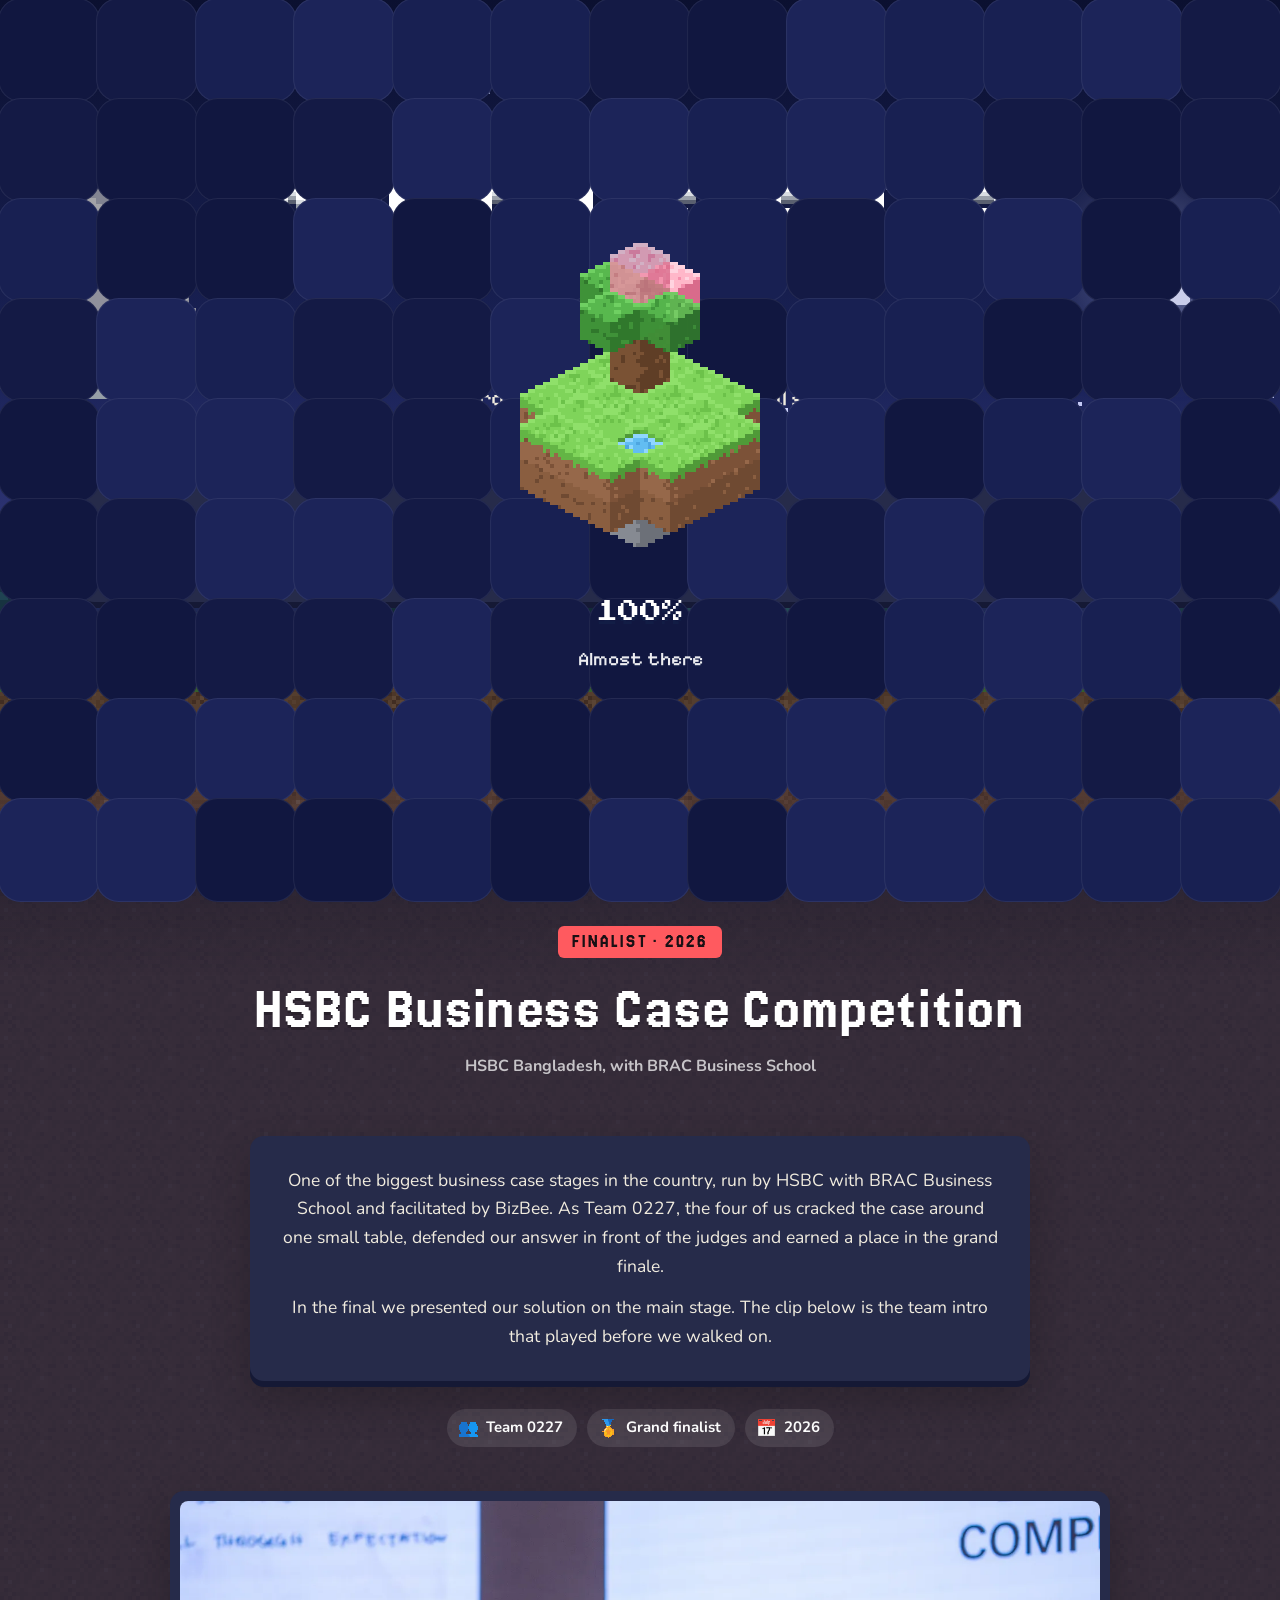
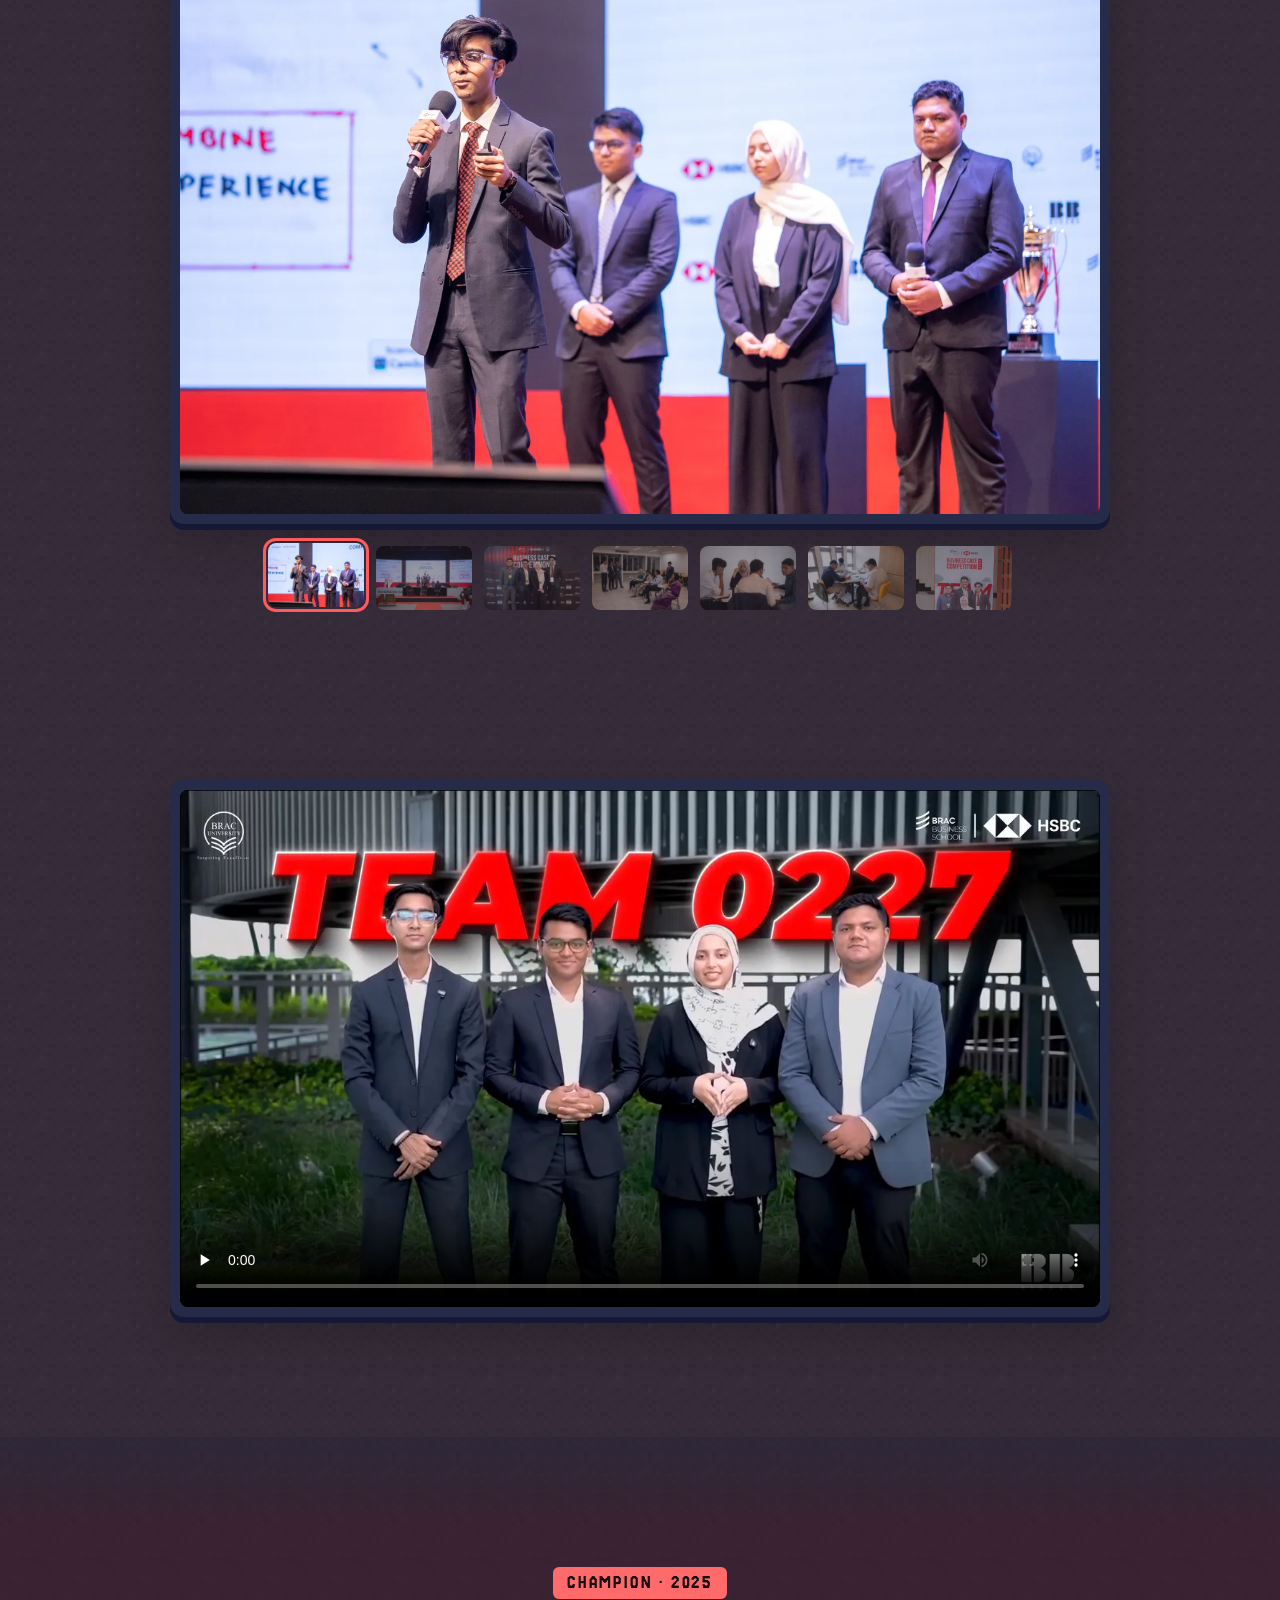
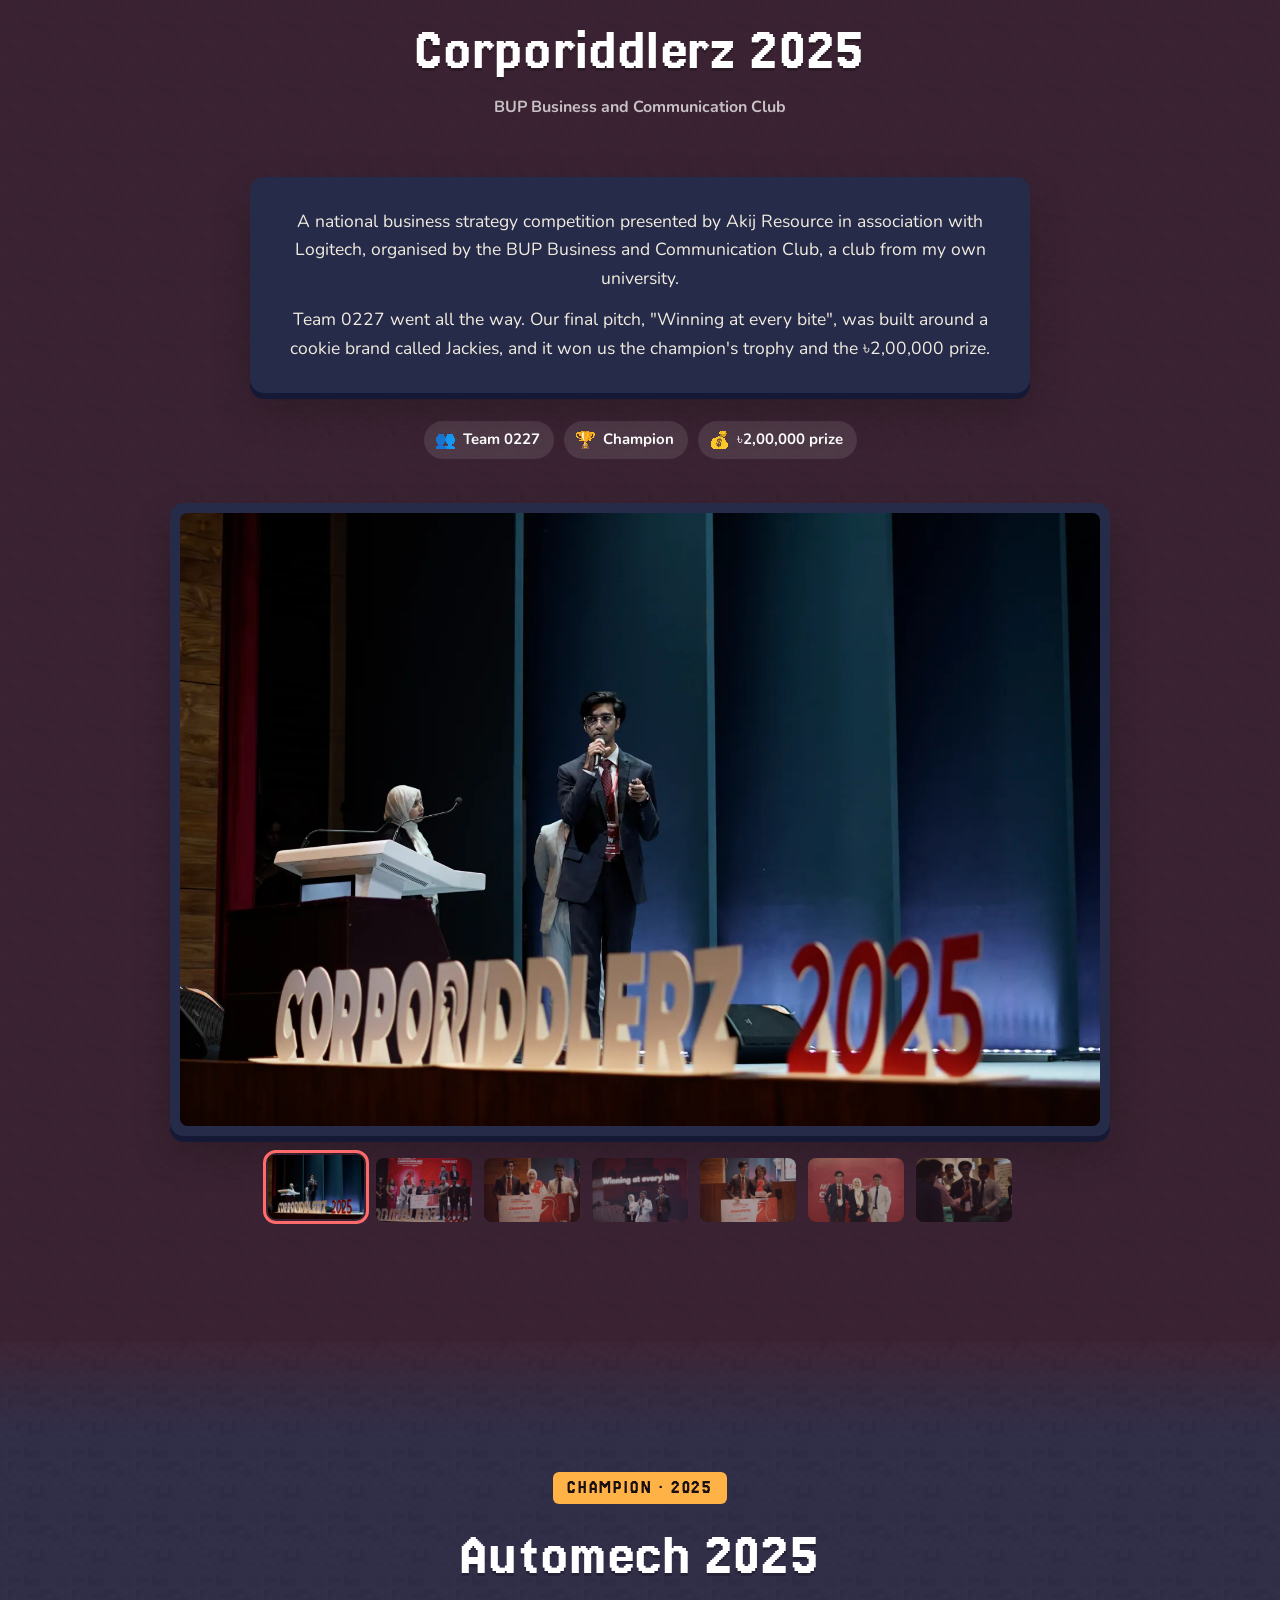
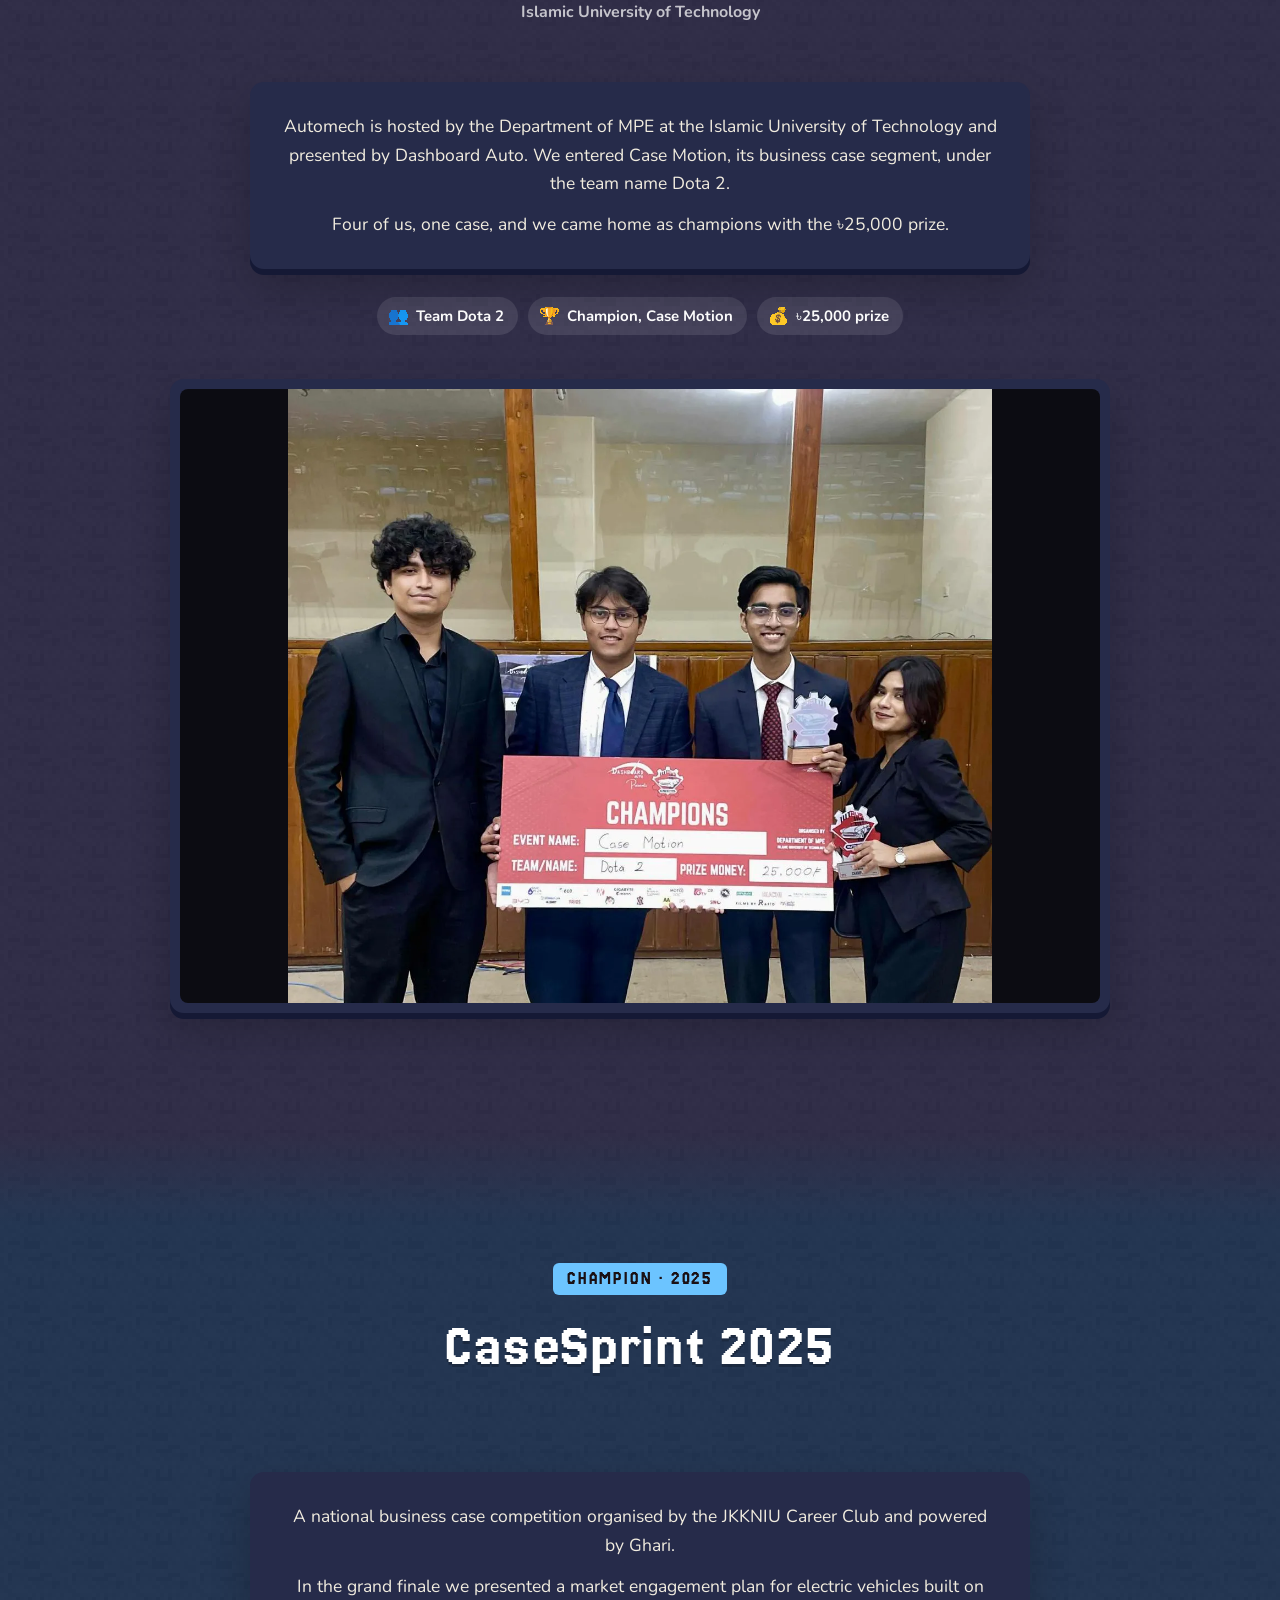
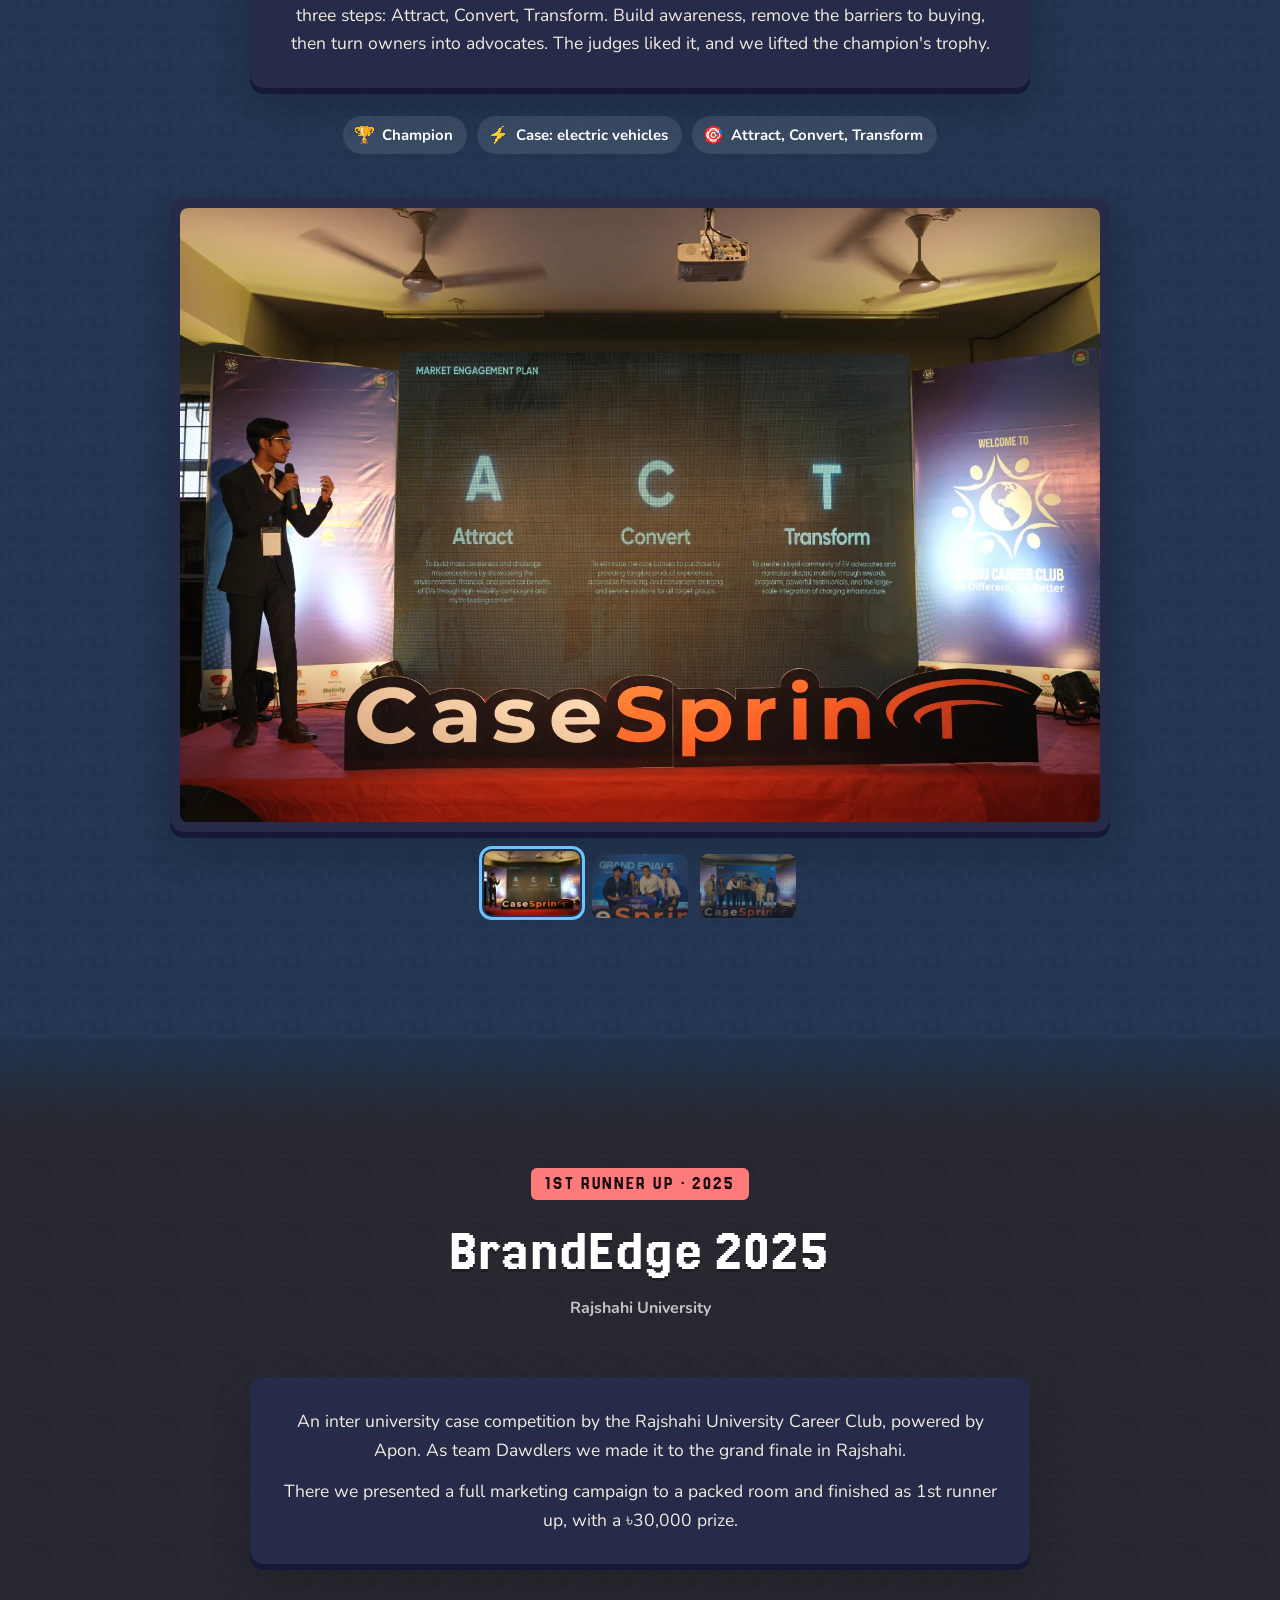
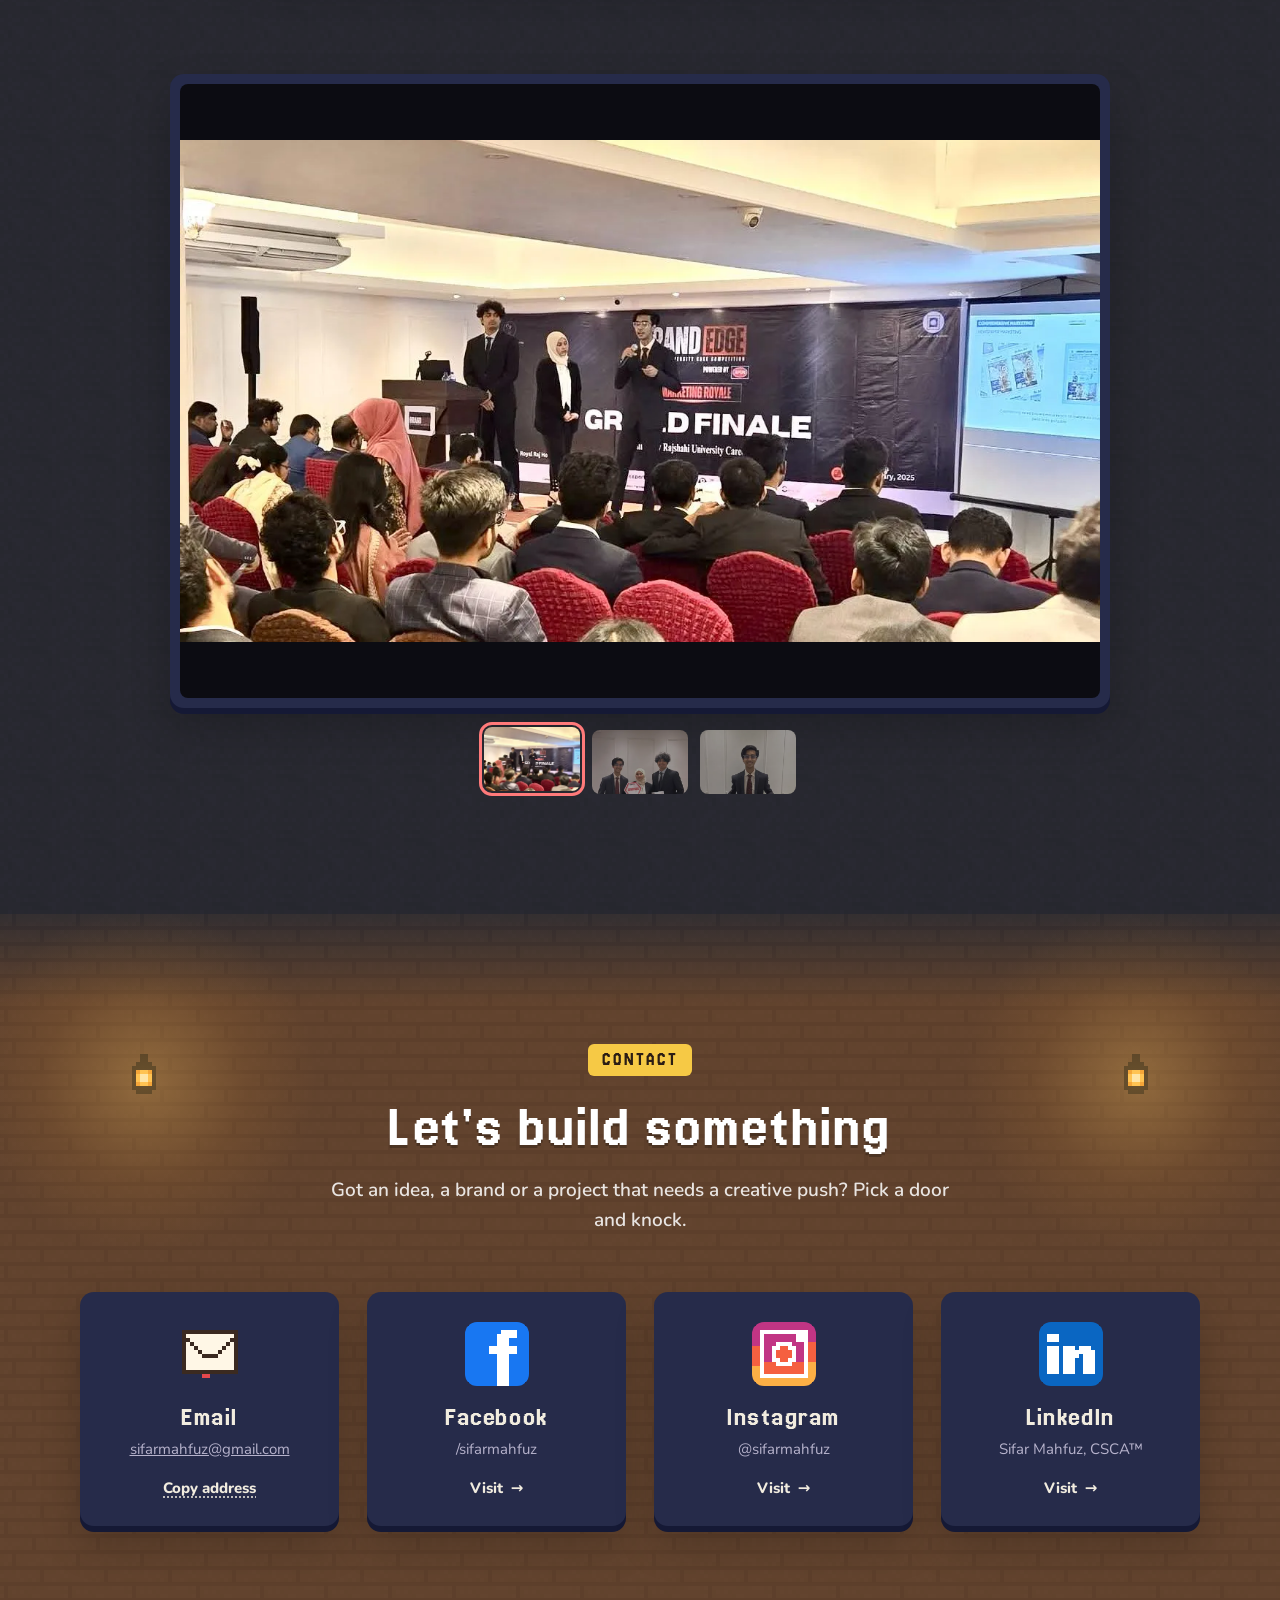
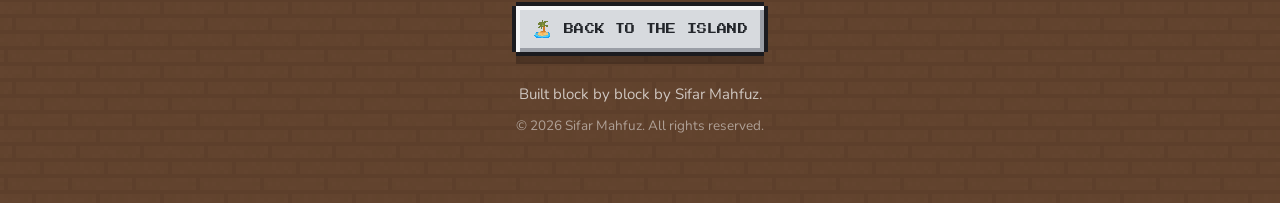
==== commit a1371090: "Nav pill, original S logo, readability fixes, copyright footer - Text-only nav with a sliding highli" ====
--- a/achievements.html
+++ b/achievements.html
@@ -35,10 +35,10 @@
 <header class="nav">
   <a class="brand" href="index.html" aria-label="Sifar Mahfuz, home"><span class="brand__block"></span><span>Sifar Mahfuz</span></a>
   <nav class="nav__links" aria-label="Main">
-    <a href="index.html"><i class="px" data-px="🏝️"></i>Home</a>
-    <a href="projects.html"><i class="px" data-px="🗺️"></i>Projects</a>
-    <a href="achievements.html"><i class="px" data-px="🏆"></i>Achievements</a>
-    <a href="#contact"><i class="px" data-px="✉️"></i>Contact</a>
+    <a href="index.html">Home</a>
+    <a href="projects.html">Projects</a>
+    <a href="achievements.html">Achievements</a>
+    <a href="#contact">Contact</a>
   </nav>
   <div class="nav__tools">
     <button class="tool" id="btnTime" type="button" aria-label="Toggle day and night" data-tip="Day. Click for night"><i class="px" data-px="☀️"></i></button>
@@ -69,7 +69,6 @@
     <div class="chip" data-r><i></i>Five competitions, five final stages</div>
     <h1 class="title" id="title" aria-label="Achievements" style="font-size:clamp(24px, 5vw, 64px)">
       <span class="w">ACHIEVEMENTS</span>
-      <button class="splash" id="splash" type="button" aria-label="Splash text. Click for another." data-list="Three titles!|Case closed!|Mic check!|Slides ready!|Judges asked, we answered!|Podium material!">Three titles!</button>
     </h1>
     <p class="hero__text" data-r style="--i:5">Marketing is best learned under pressure. These are the business case competitions where my teams and I took an idea from a blank page to the final stage.</p>
     <div class="portal-row" data-stagger>
@@ -292,6 +291,7 @@
   <footer class="foot">
     <a class="btn btn--sm" href="index.html"><i class="px" data-px="🏝️"></i>Back to the island</a>
     <p>Built block by block by Sifar Mahfuz.</p>
+    <small>© 2026 Sifar Mahfuz. All rights reserved.</small>
   </footer>
 </section>
 
--- a/css/site.css
+++ b/css/site.css
@@ -131,13 +131,13 @@
 .head { text-align: center; margin-bottom: 56px; }
 
 /* ---------- layers: calm colour, faint block texture ---------- */
-.layer, .quest { position: relative; padding: 130px 0 120px; overflow: hidden; background: linear-gradient(var(--prev, var(--bg)) 0, var(--bg) 260px); }
+.layer, .quest { position: relative; padding: 130px 0 120px; overflow: hidden; background: linear-gradient(var(--prev, var(--bg)) 0, var(--bg) var(--blend, 90px)); }
 .layer__bg {
   position: absolute; inset: 0; z-index: 0; background-image: var(--tex); background-size: var(--tile) var(--tile); image-rendering: pixelated;
-  -webkit-mask-image: linear-gradient(rgba(0, 0, 0, var(--tex-top, .1)) 0, rgba(0, 0, 0, .1) 260px);
-  mask-image: linear-gradient(rgba(0, 0, 0, var(--tex-top, .1)) 0, rgba(0, 0, 0, .1) 260px);
-}
-.hero + .layer, .hero + .quest { --tex-top: 1; --tex: var(--t-dirt); padding-top: 170px; }
+  -webkit-mask-image: linear-gradient(rgba(0, 0, 0, var(--tex-top, .1)) 0, rgba(0, 0, 0, .1) var(--blend, 90px));
+  mask-image: linear-gradient(rgba(0, 0, 0, var(--tex-top, .1)) 0, rgba(0, 0, 0, .1) var(--blend, 90px));
+}
+.hero + .layer, .hero + .quest { --tex-top: 1; --tex: var(--t-dirt); --blend: 130px; padding-top: 190px; }
 .layer--dirt { --bg: #6d4c3a; --prev: #8a5e41; --tex: var(--t-dirt); }
 .layer--stone { --bg: #566170; --prev: #6d4c3a; --tex: var(--t-stone); }
 .layer--deep { --bg: #3e4760; --prev: #566170; --tex: var(--t-deep); }
@@ -207,16 +207,23 @@
 .brand { display: flex; align-items: center; gap: 12px; text-decoration: none; color: #fff; font-family: var(--font-px); font-weight: 400; font-size: 27px; letter-spacing: .03em; text-shadow: 0 2px 0 rgba(0, 0, 0, .25); }
 .brand__block { width: 38px; height: 38px; image-rendering: pixelated; background: center / contain no-repeat; transition: transform .6s var(--bounce); }
 .brand:hover .brand__block { transform: rotate(-12deg) scale(1.15); }
-.nav__links { display: flex; gap: 6px; padding: 5px; border-radius: 14px; background: rgba(20, 24, 40, .38); -webkit-backdrop-filter: blur(10px); backdrop-filter: blur(10px); }
+.nav__links { position: relative; display: flex; gap: 2px; padding: 5px; border-radius: 14px; background: rgba(20, 24, 40, .38); -webkit-backdrop-filter: blur(10px); backdrop-filter: blur(10px); }
 .nav.solid .nav__links { background: rgba(255, 255, 255, .06); }
+/* a white pill glides to whichever link is hovered, then springs back to the current page */
+.nav__pill {
+  position: absolute; top: 5px; bottom: 5px; left: 0; width: 0; border-radius: 10px; background: #fff; pointer-events: none; opacity: 0;
+  box-shadow: 0 3px 0 rgba(0, 0, 0, .2);
+  transition: transform .6s var(--bounce), width .45s var(--ease), opacity .3s;
+}
 .nav__links a {
-  display: flex; align-items: center; gap: 8px; padding: 8px 14px; border-radius: 10px; text-decoration: none;
-  font-weight: 700; font-size: 15px; line-height: 1; color: rgba(255, 255, 255, .88); transition: background .3s, color .3s, transform .3s var(--ease);
-}
-.nav__links a .px { --s: 20px; transition: transform .4s var(--bounce); }
-.nav__links a:hover { background: rgba(255, 255, 255, .14); color: #fff; }
-.nav__links a:hover .px { transform: translateY(-2px) rotate(-8deg) scale(1.15); }
-.nav__links a.on { background: #fff; color: #23262b; }
+  position: relative; z-index: 1; display: flex; align-items: center; gap: 9px; padding: 9px 16px 8px; border-radius: 10px; text-decoration: none;
+  font-family: var(--font-px); font-size: 21px; letter-spacing: .09em; text-transform: uppercase; line-height: 1;
+  color: rgba(255, 255, 255, .9); transition: color .3s, transform .2s var(--ease);
+}
+.nav__links a:active { transform: translateY(2px) scale(.96); }
+.nav__links a.hot { color: #23262b; }
+.nav__links a.on::before { content: ""; flex: none; width: 7px; height: 7px; background: #52c234; animation: blink 1.4s steps(2) infinite; }
+.nav__links:not(.has-pill) a.on { background: #fff; color: #23262b; }
 .nav__tools { display: flex; gap: 8px; }
 .tool {
   position: relative; width: 40px; height: 40px; display: grid; place-items: center; border-radius: 12px;
@@ -335,6 +342,7 @@
 @keyframes splash { from { scale: 1; } to { scale: 1.09; } }
 .hero__text { max-width: 520px; margin: 58px 0 34px; font-size: 22px; line-height: 1.45; font-weight: 500; }
 .hero__text b { background: linear-gradient(transparent 62%, rgba(246, 201, 69, .7) 0); font-weight: 600; }
+[data-time="night"] .hero__text b { background: none; color: #ffe07a; }
 .hearts { display: flex; gap: 4px; margin-top: 34px; align-items: center; font-size: 16px; font-weight: 600; }
 .hearts .px { --s: 22px; animation: beat 1.8s ease-in-out infinite; animation-delay: calc(var(--i) * 90ms); }
 .hearts span { margin-left: 10px; }
@@ -456,6 +464,7 @@
 .sign p { font-size: 15px; line-height: 1.4; color: var(--ink-soft); word-break: break-word; max-width: 100%; }
 .copy-btn { margin-top: 16px; font-weight: 800; font-size: 15px; text-decoration: underline; text-decoration-style: dotted; text-underline-offset: 4px; }
 .foot { position: relative; z-index: 3; text-align: center; padding: 80px 20px 30px; color: rgba(255, 255, 255, .7); font-size: 15px; }
+.foot small { display: block; margin-top: 8px; font-size: 13.5px; color: rgba(255, 255, 255, .5); }
 .foot .btn { margin-bottom: 30px; }
 .bedrock { display: none; }
 
@@ -615,8 +624,8 @@
   .nav { padding: 0 14px; }
   .nav__links { position: fixed; left: 50%; bottom: 14px; transform: translateX(-50%); background: rgba(22, 24, 38, .82); box-shadow: 0 10px 30px rgba(0, 0, 0, .35); }
   .nav.solid .nav__links { background: rgba(22, 24, 38, .82); }
-  .nav__links a { flex-direction: column; gap: 5px; font-size: 11.5px; padding: 8px 12px; }
-  .nav__links a .px { --s: 22px; }
+  .nav__links a { font-size: 16px; letter-spacing: .05em; gap: 6px; padding: 10px 10px 9px; }
+  .nav__links a.on::before { width: 6px; height: 6px; }
   .foot { padding-bottom: 110px; }
   .trophy { grid-template-columns: auto 1fr; }
   .trophy .badge { grid-column: 2; justify-self: start; }
@@ -637,3 +646,6 @@
   *, *::before, *::after { animation-duration: .001s !important; animation-iteration-count: 1 !important; transition-duration: .001s !important; }
   .js [data-r] { opacity: 1; transform: none; }
 }
+
+.layer--base { padding-bottom: 36px; }
+@media (max-width: 820px) { .layer--base { padding-bottom: 20px; } }
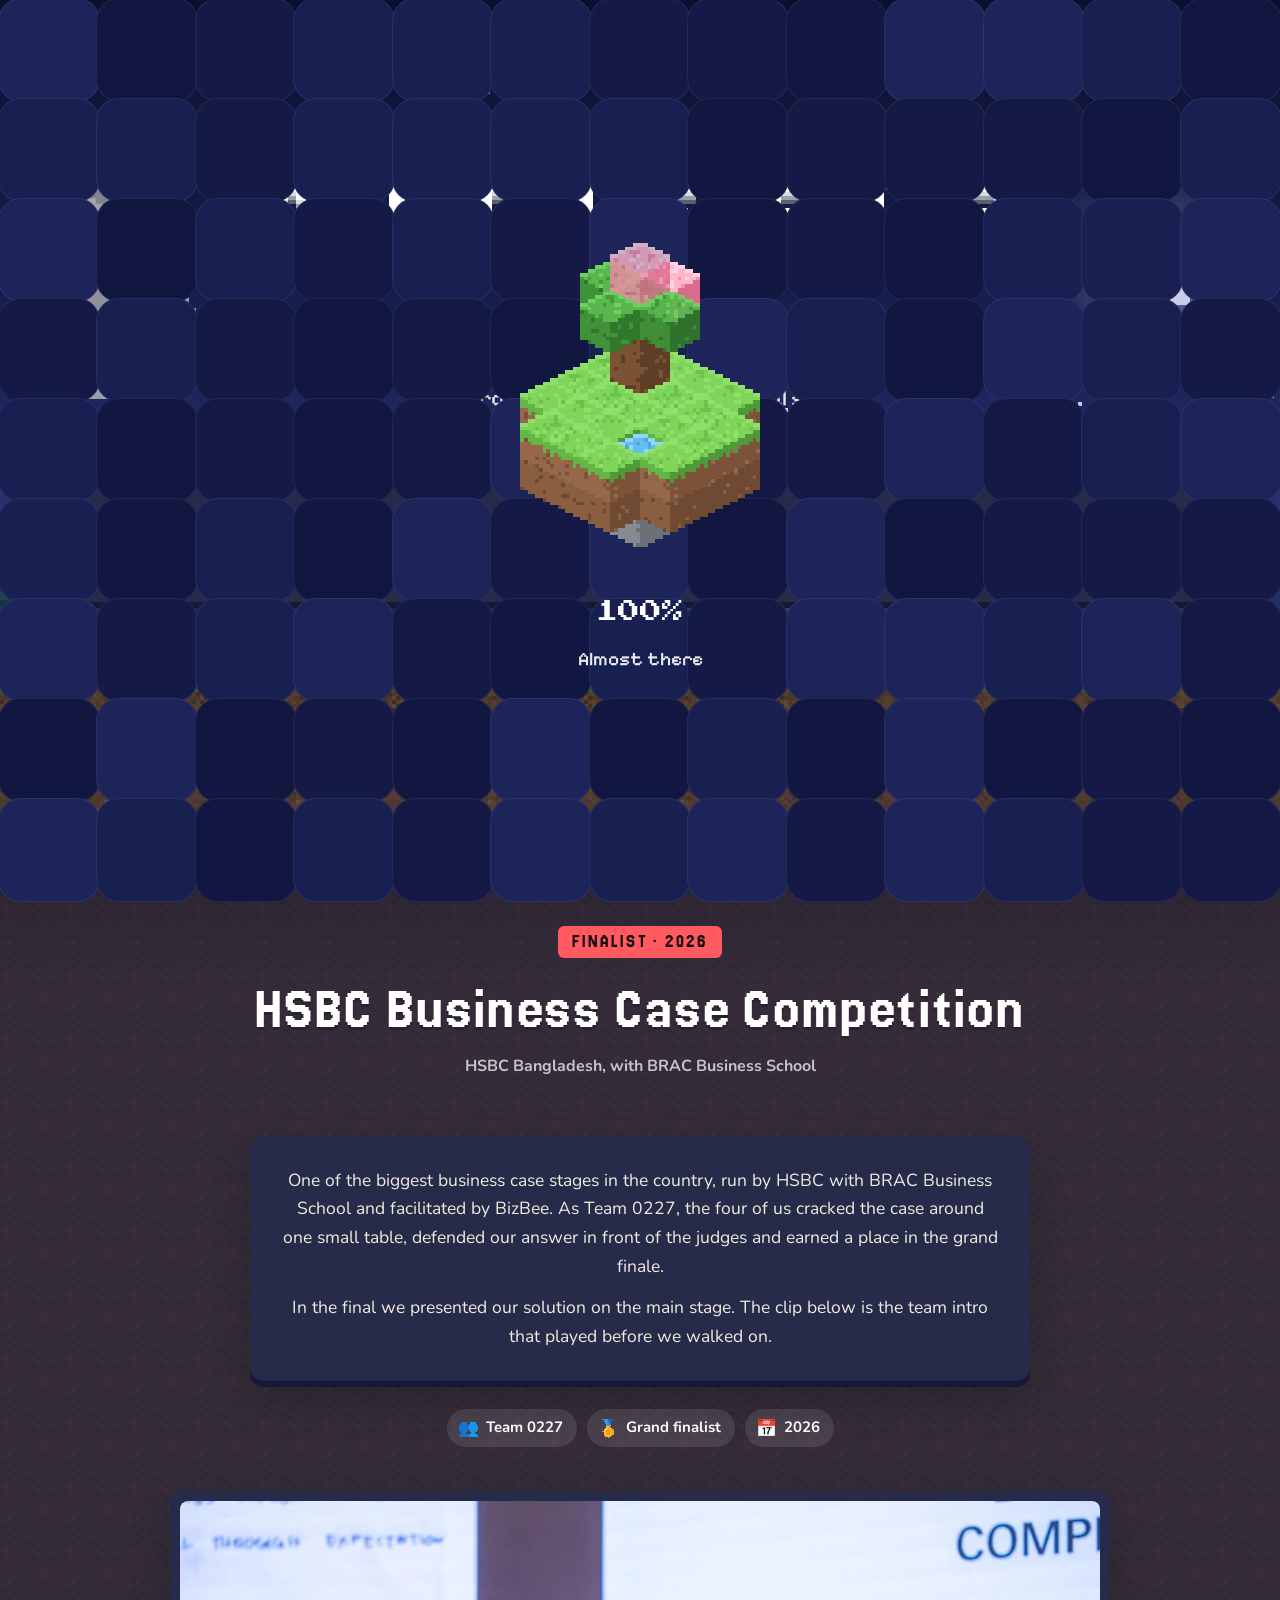
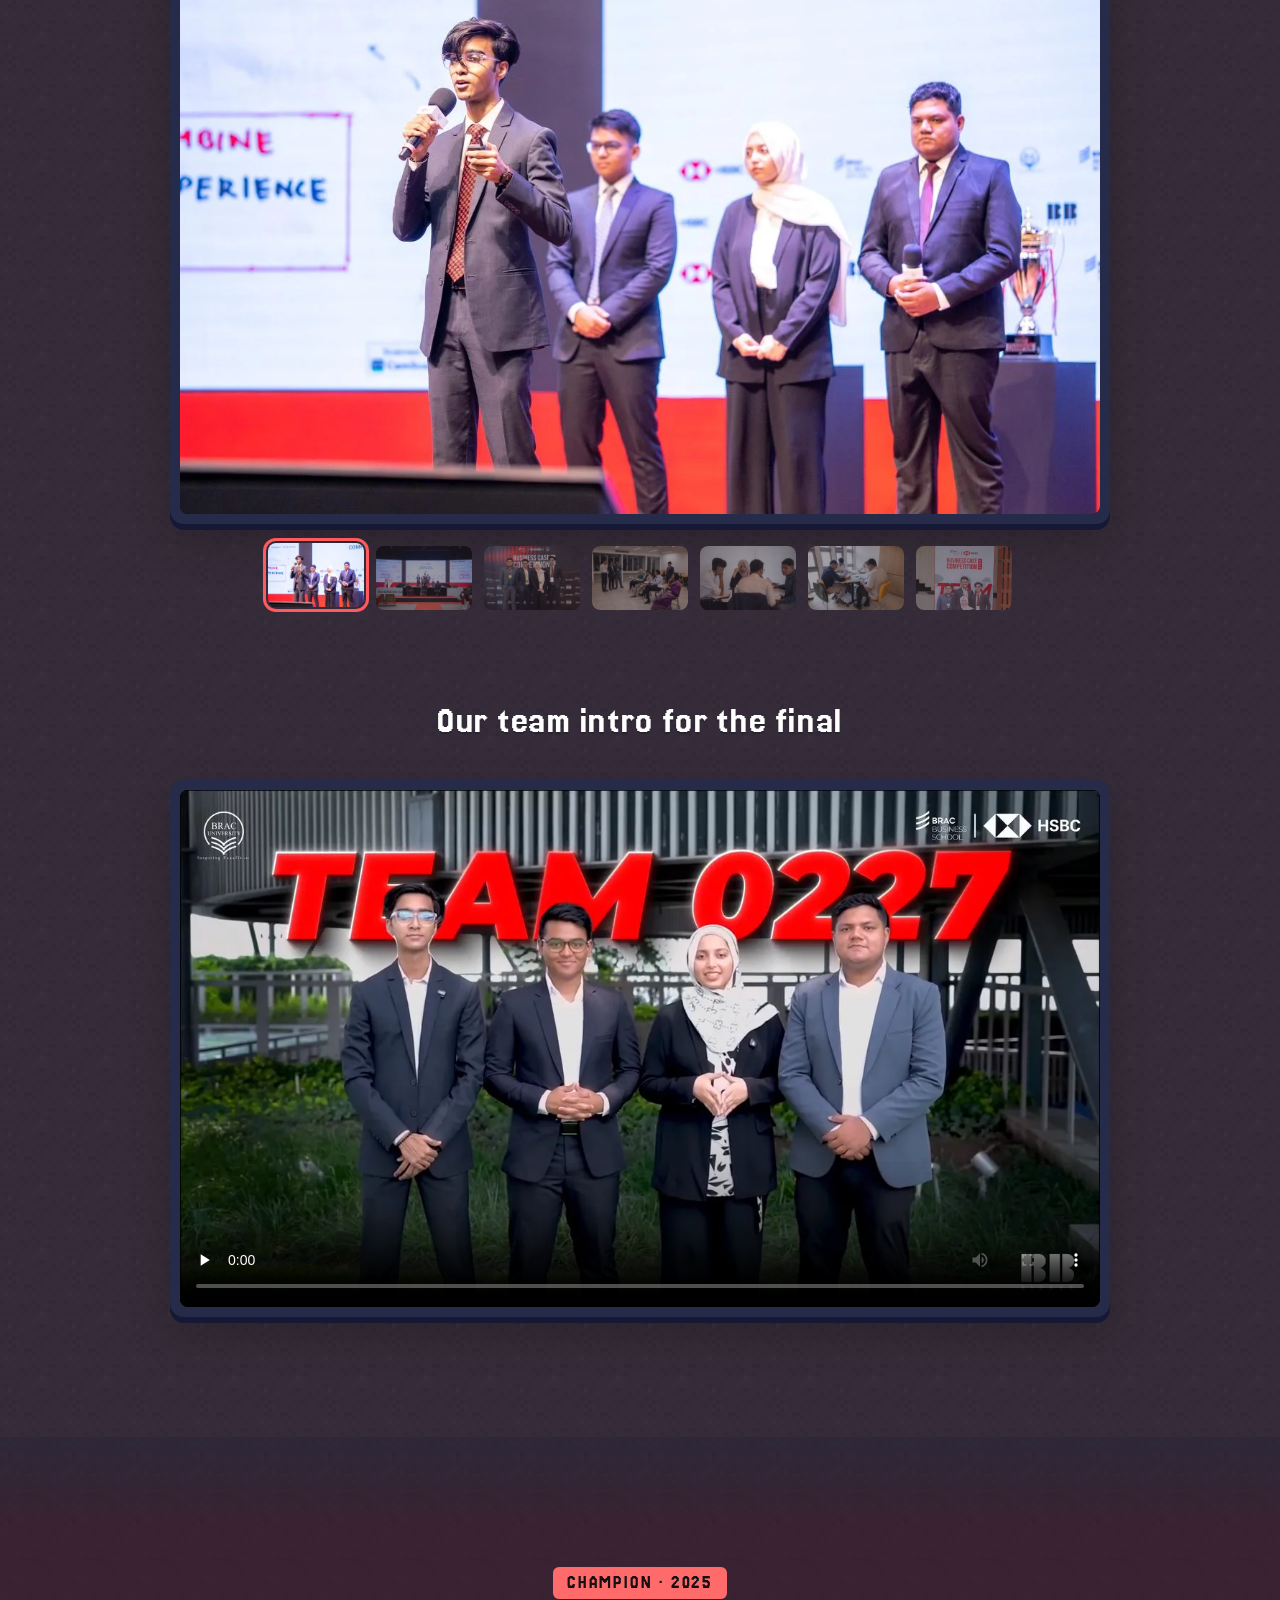
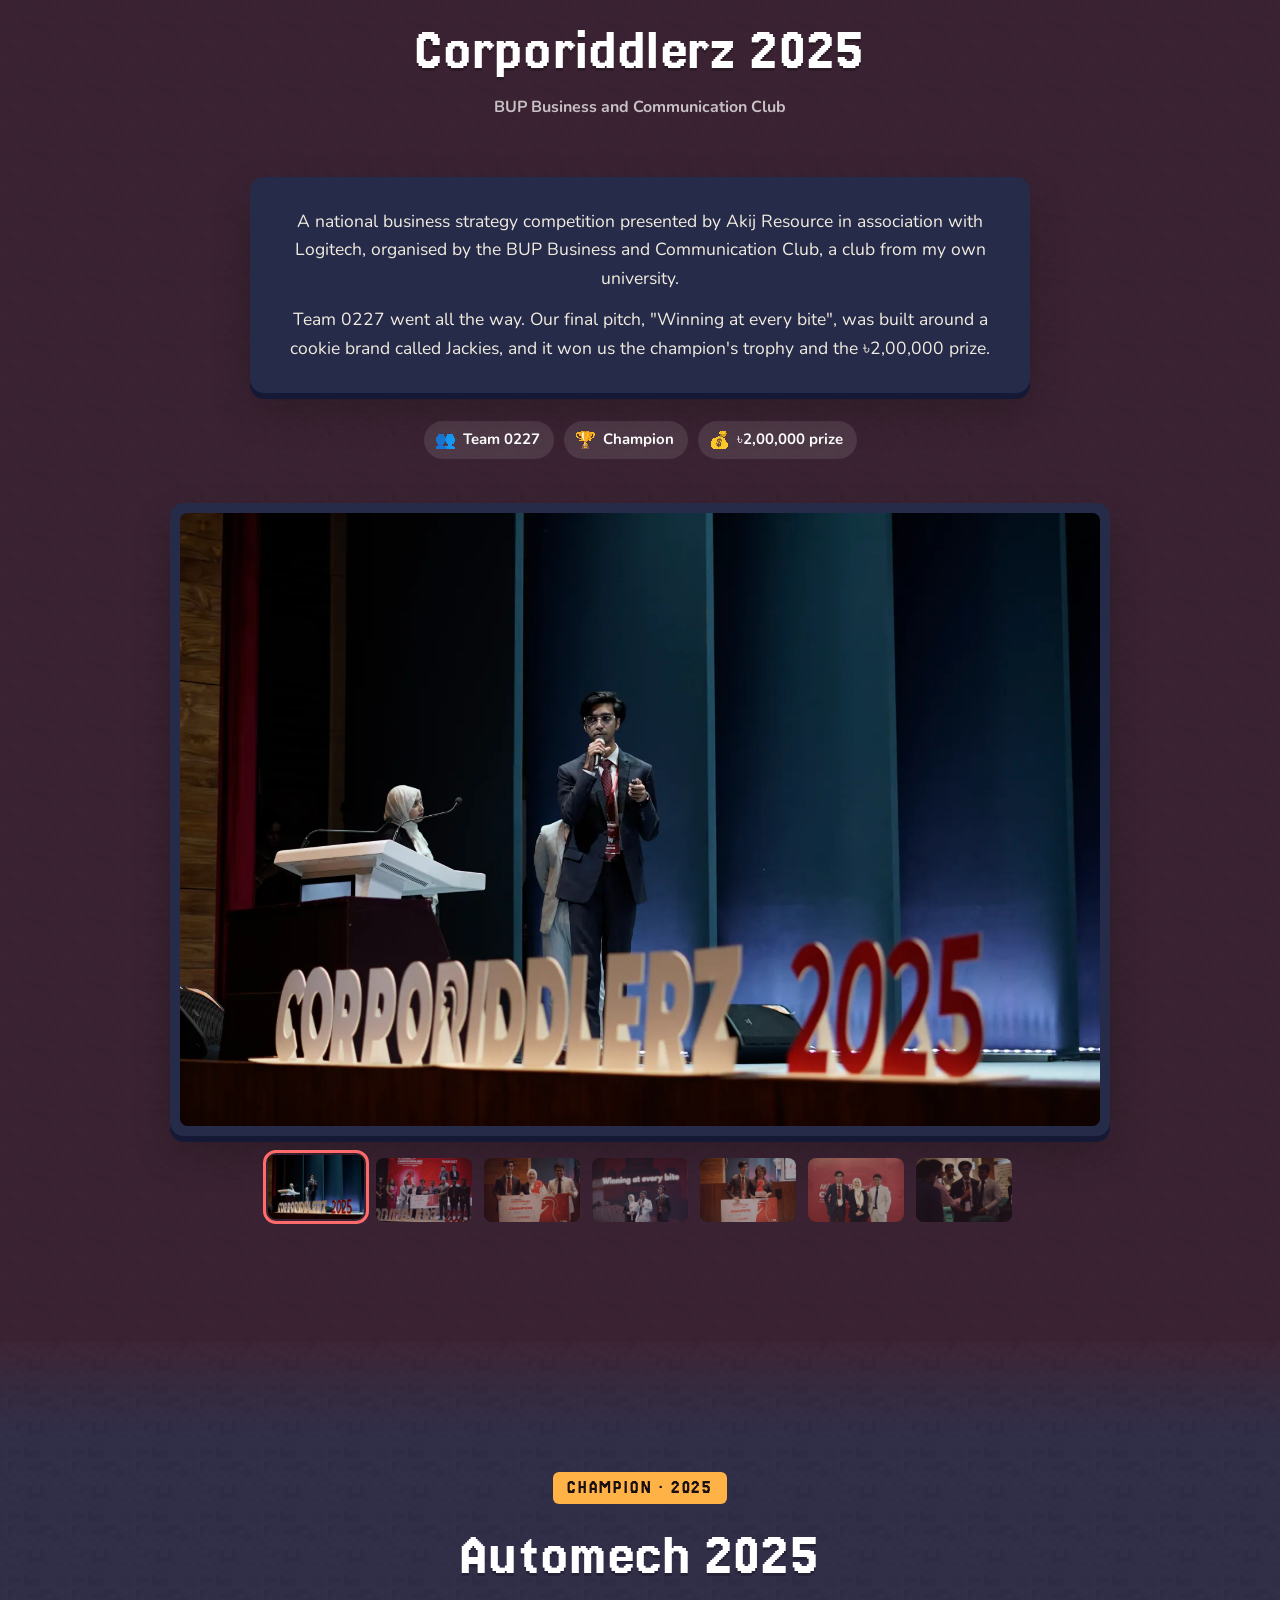
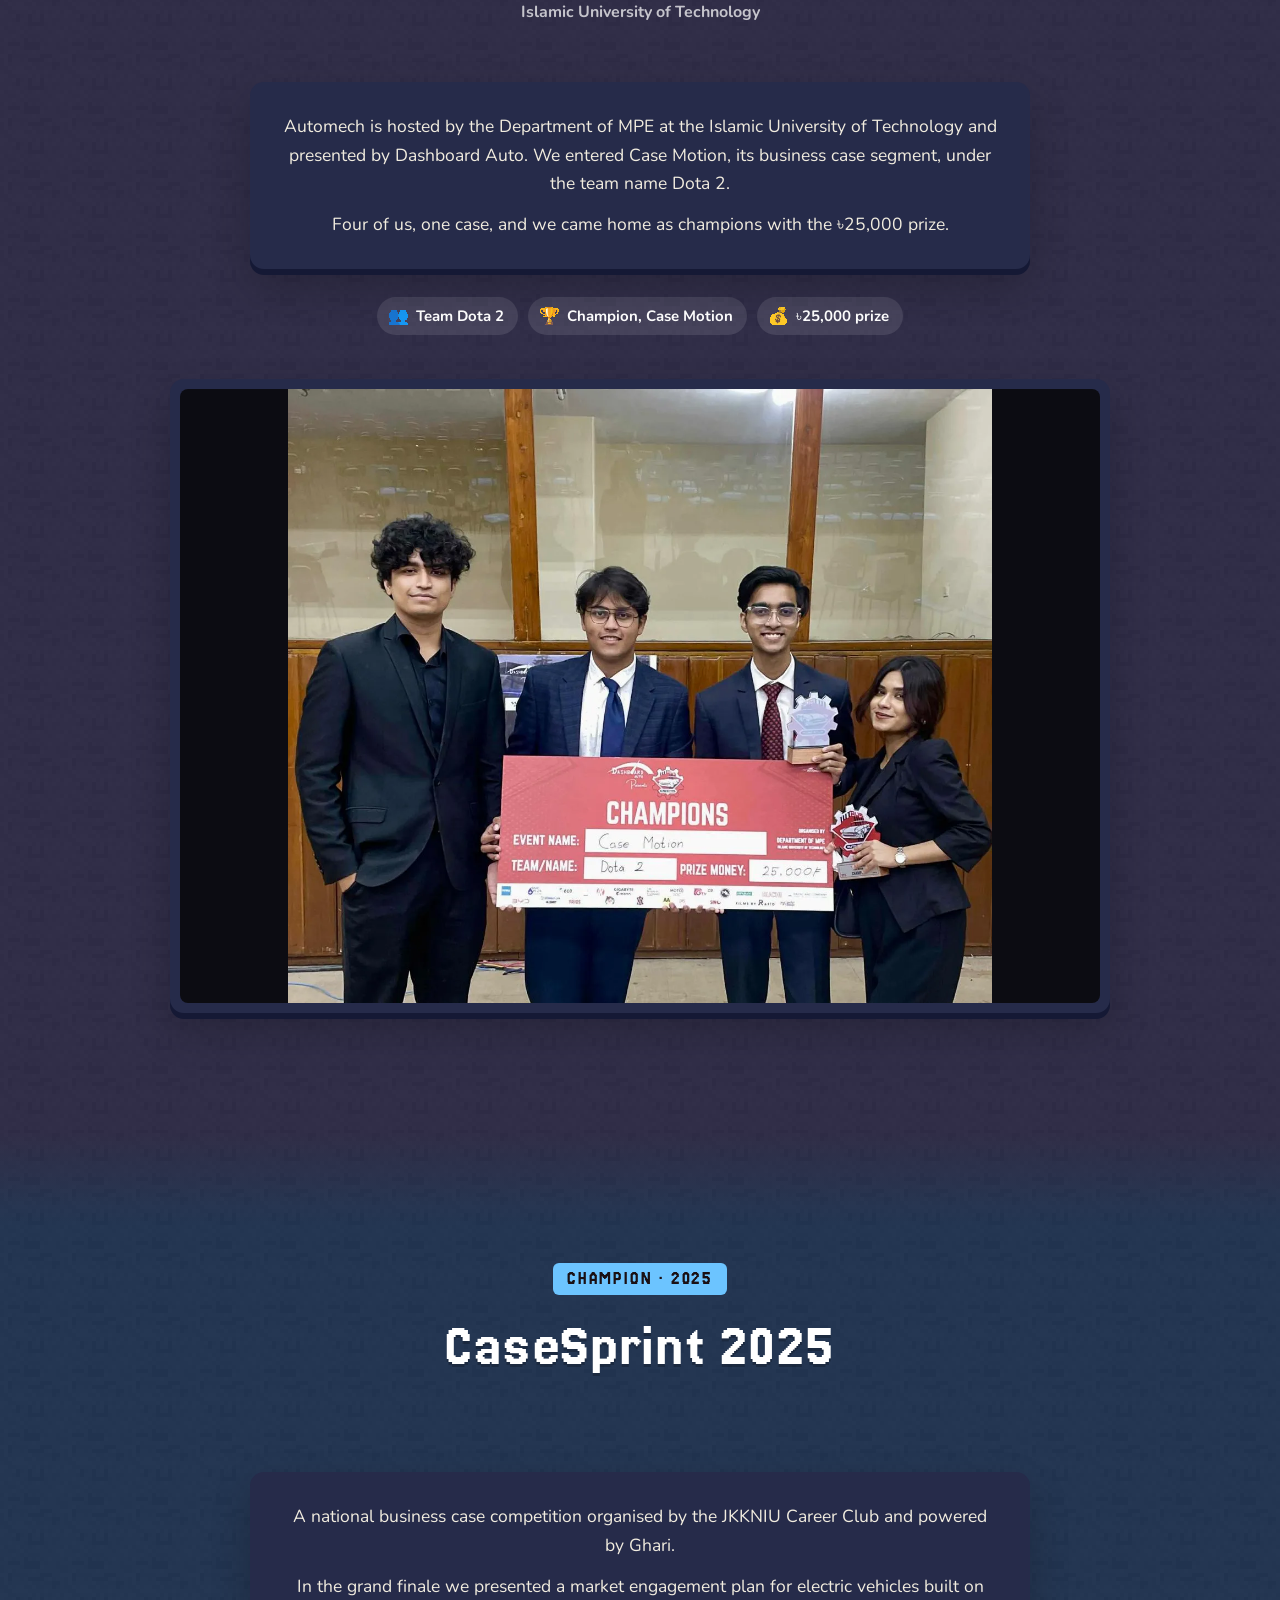
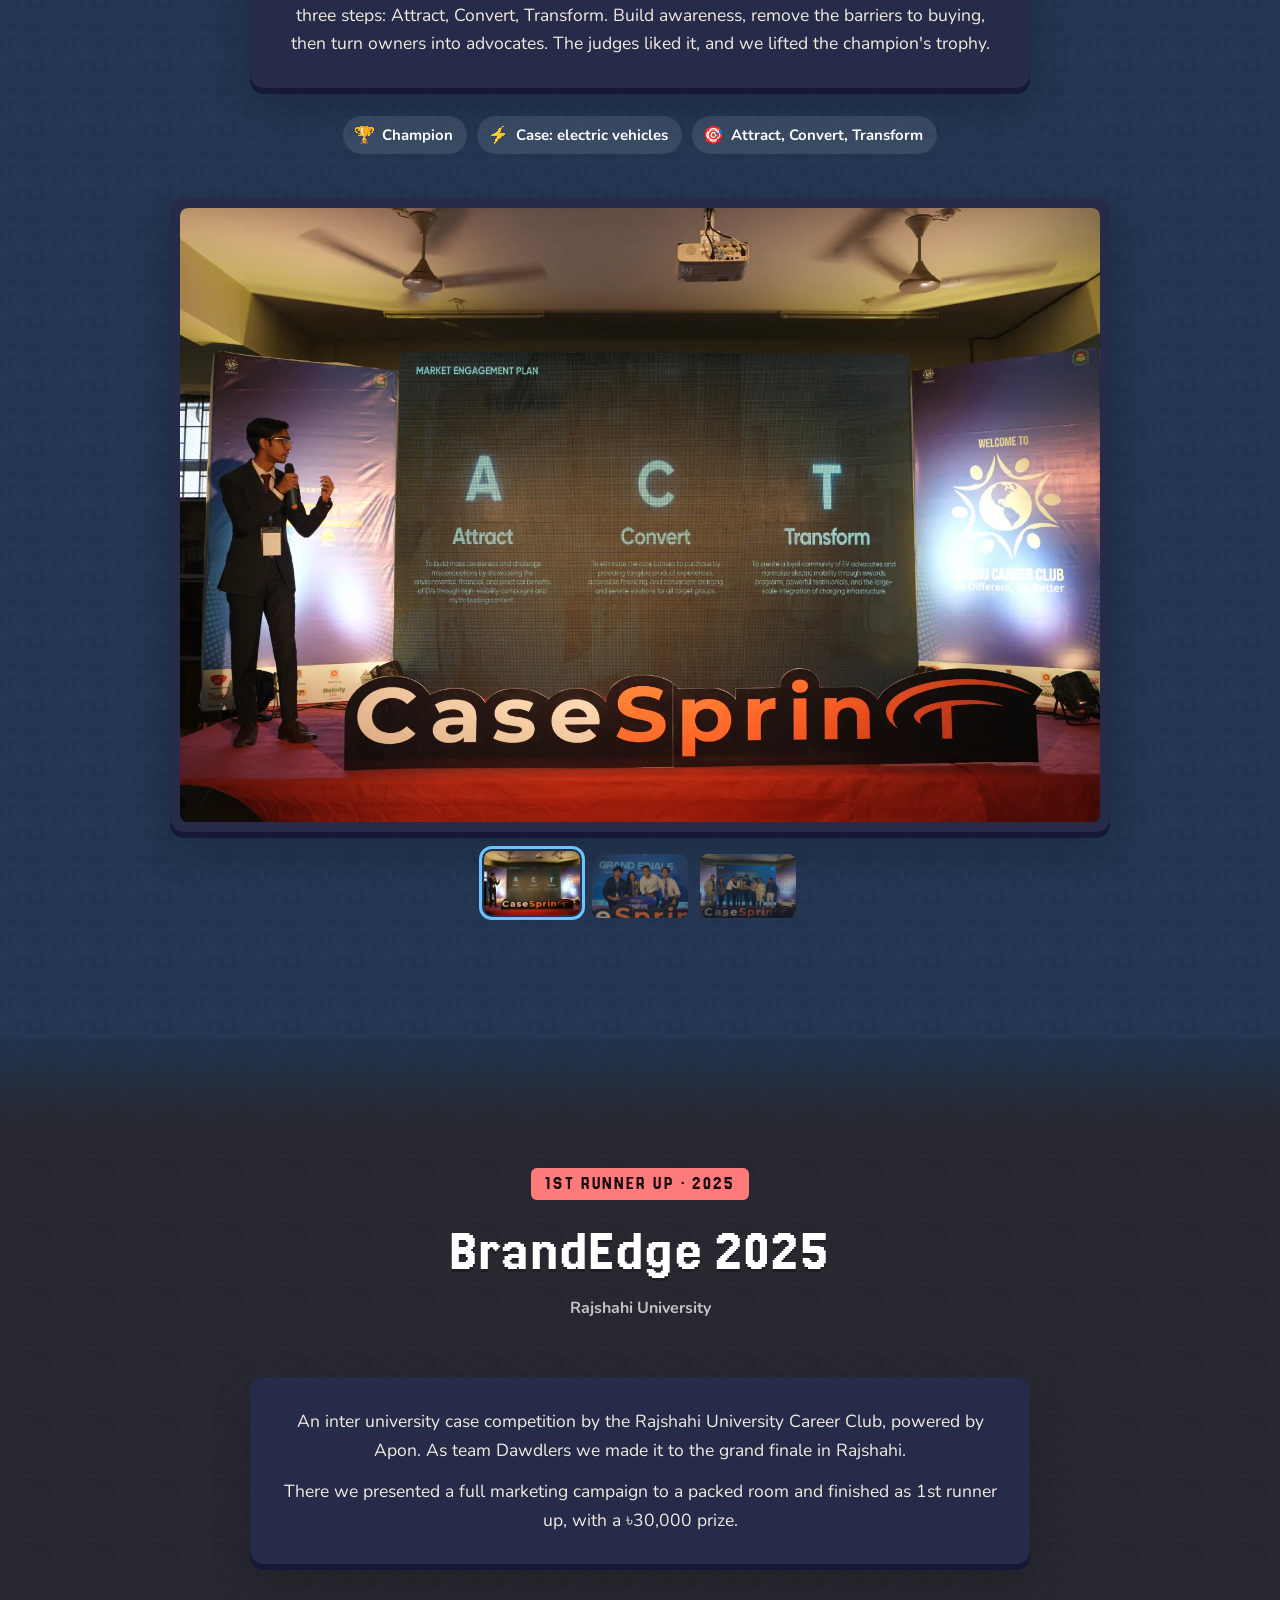
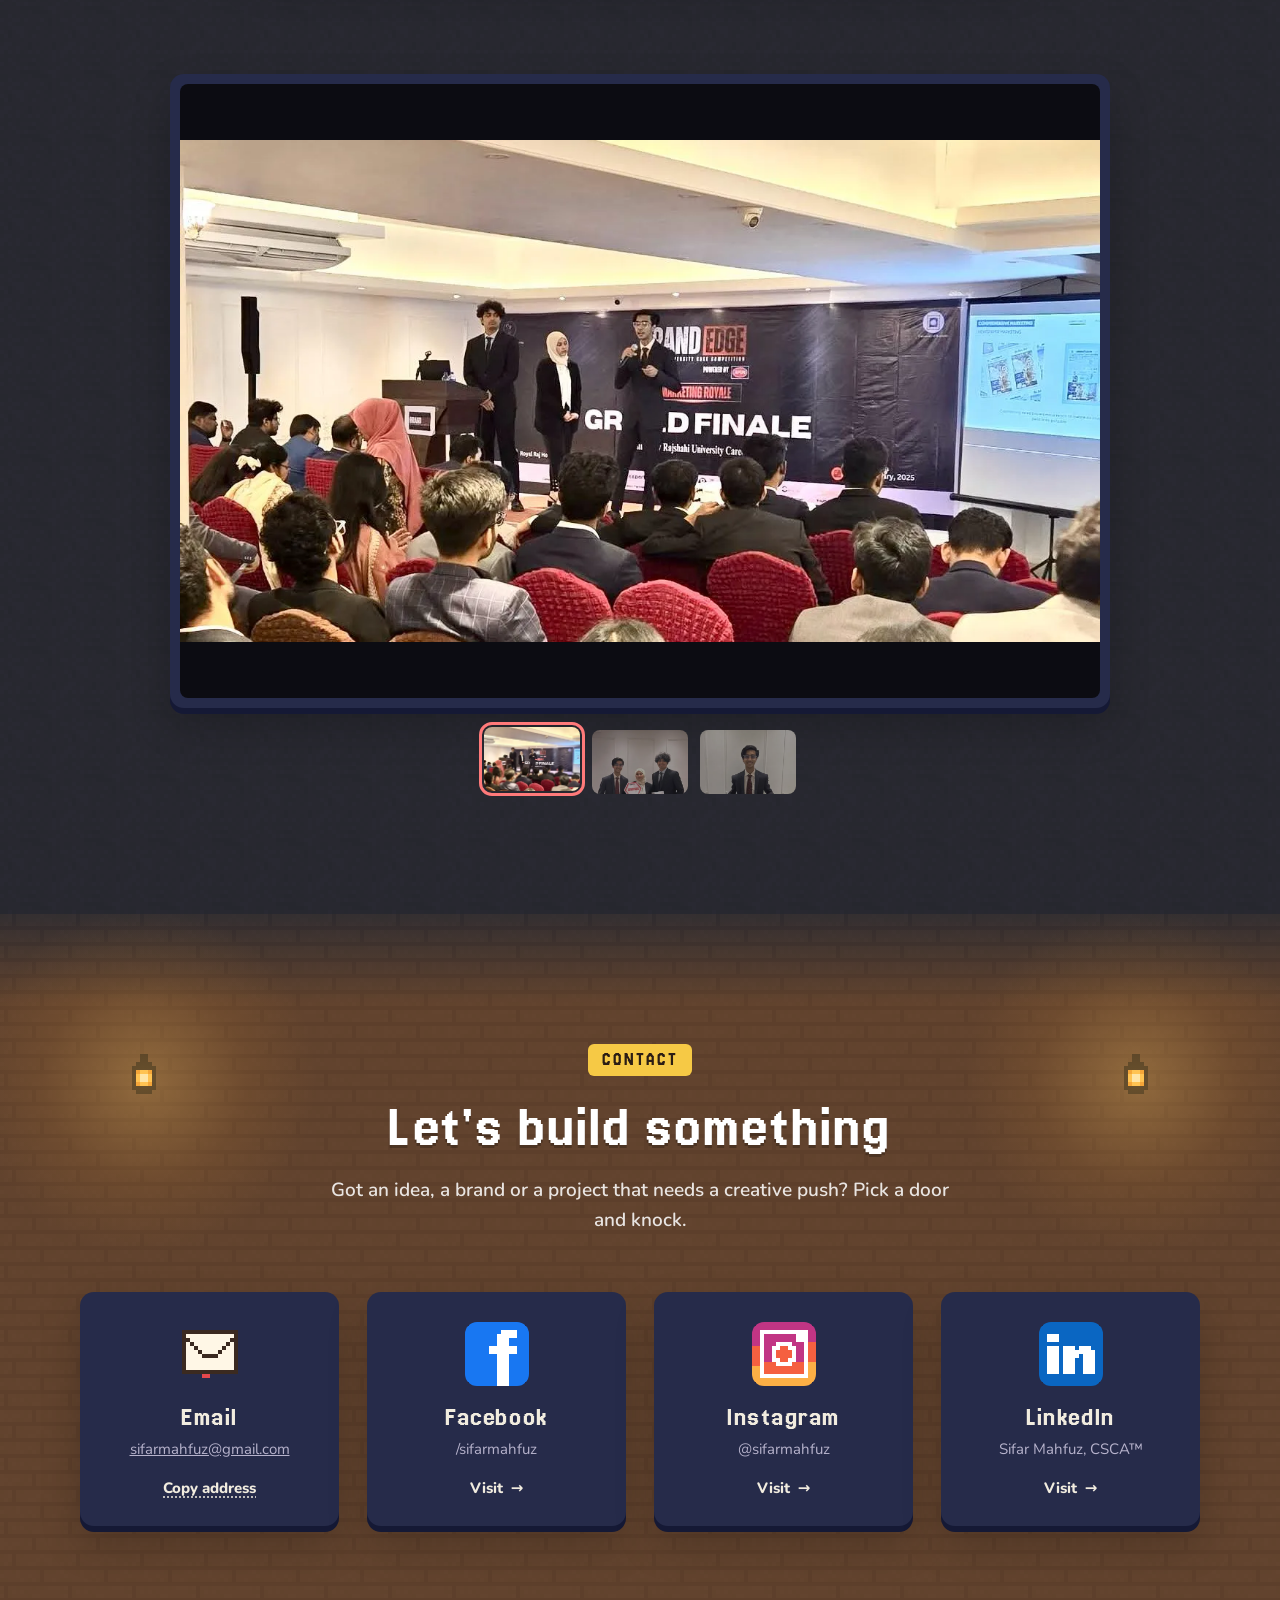
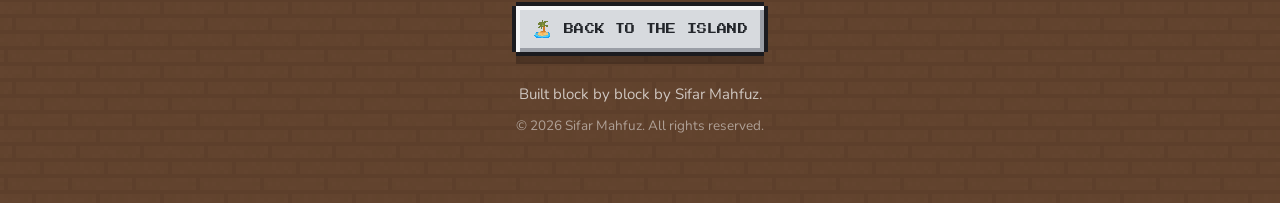
==== commit c0adf368: "Achievements: rename HSBC lead photo so browsers fetch the new image Co-Authored-By: Claude Opus 5.5" ====
--- a/achievements.html
+++ b/achievements.html
@@ -101,7 +101,7 @@
 
     <div class="gallery gallery--photo" data-gallery data-r>
       <div class="box frame"><div class="frame__view">
-        <img src="assets/ach/hsbc-speech.webp" data-thumb="assets/ach/hsbc-speech-s.webp" alt="Presenting with a microphone on the finale stage while three teammates stand behind" data-cap="Presenting our solution in the grand finale">
+        <img src="assets/ach/hsbc-final.webp" data-thumb="assets/ach/hsbc-final-s.webp" alt="Presenting with a microphone on the finale stage while three teammates stand behind" data-cap="Presenting our solution in the grand finale">
         <img src="assets/ach/hsbc-stage.webp" data-thumb="assets/ach/hsbc-stage-s.webp" alt="Wide view of the finale stage with three judges seated in front" data-cap="The finale stage, with the judges up front" loading="lazy">
         <img src="assets/ach/hsbc-team.webp" data-thumb="assets/ach/hsbc-team-s.webp" alt="Four teammates in suits in front of the competition backdrop" data-cap="Team 0227 at the venue" loading="lazy">
         <img src="assets/ach/hsbc-judges.webp" data-thumb="assets/ach/hsbc-judges-s.webp" alt="Three teammates standing and answering a panel of four seated judges" data-cap="Questions from the judges" loading="lazy">
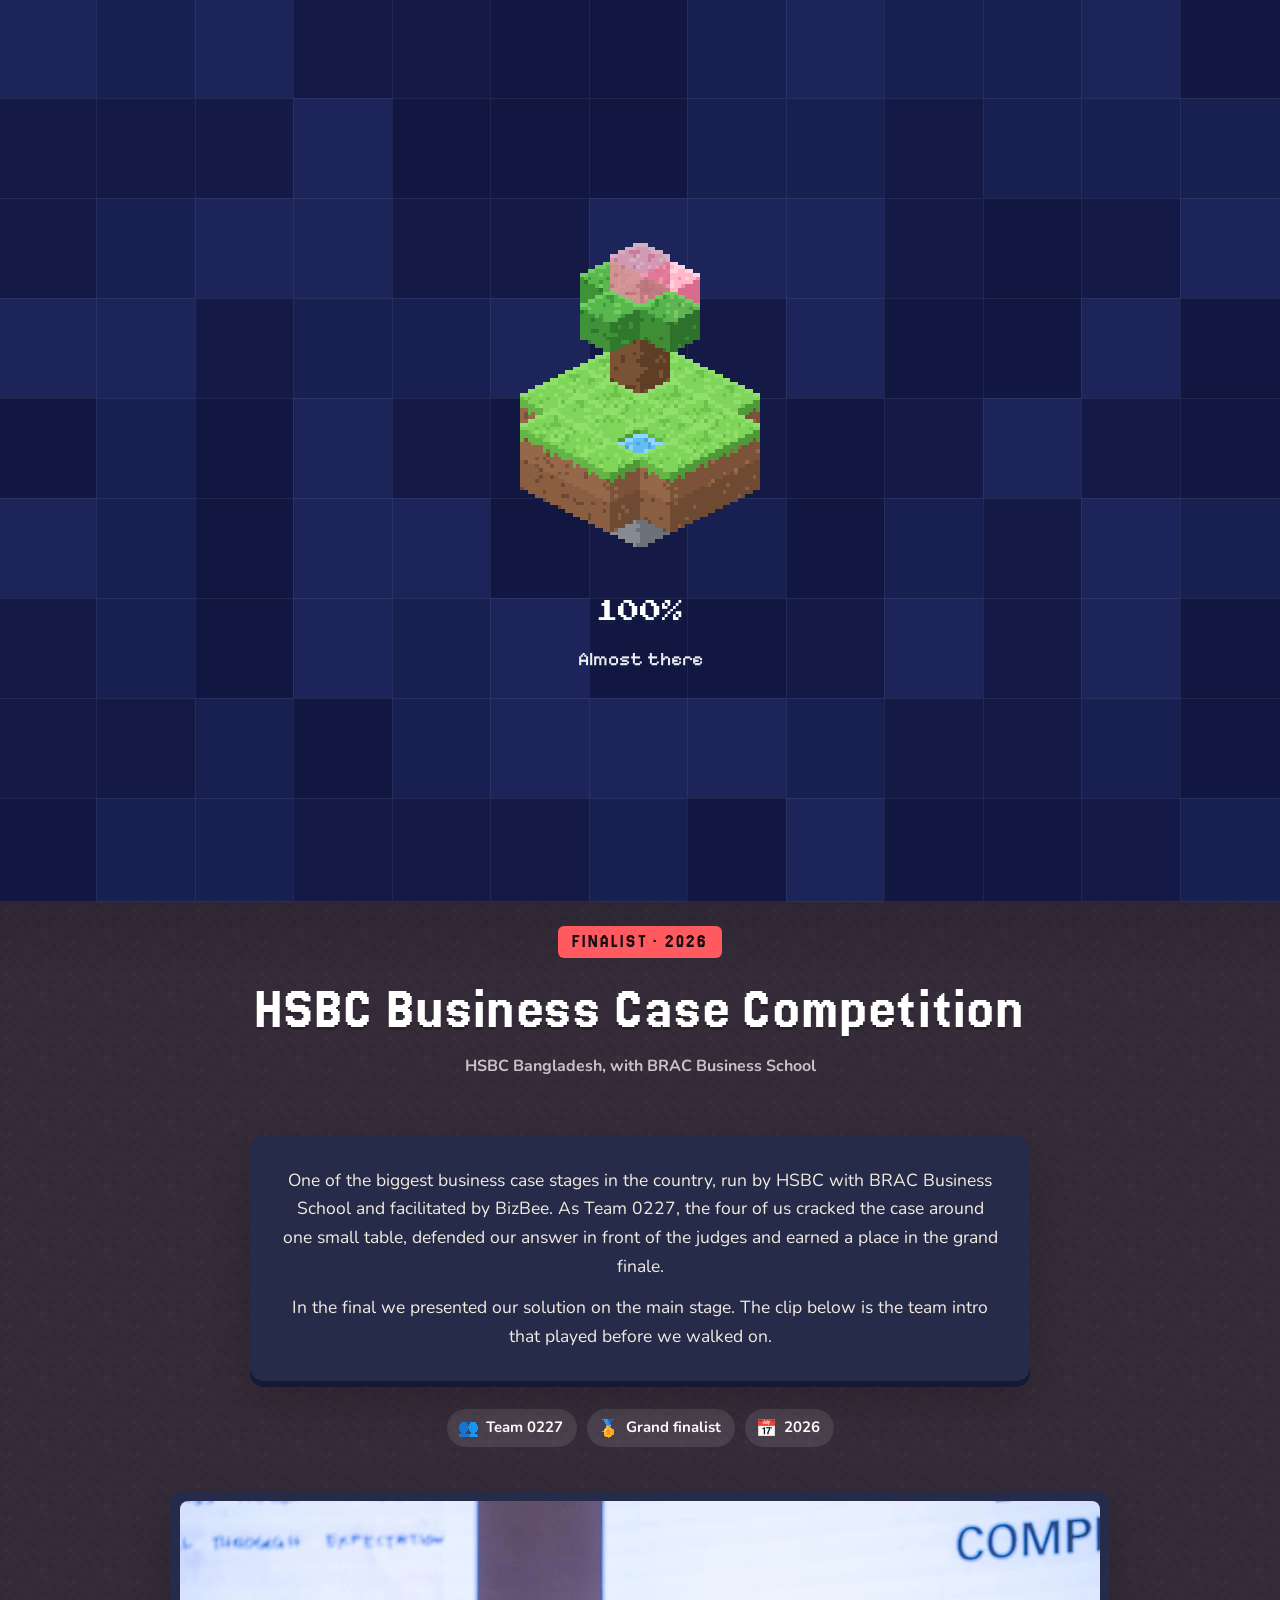
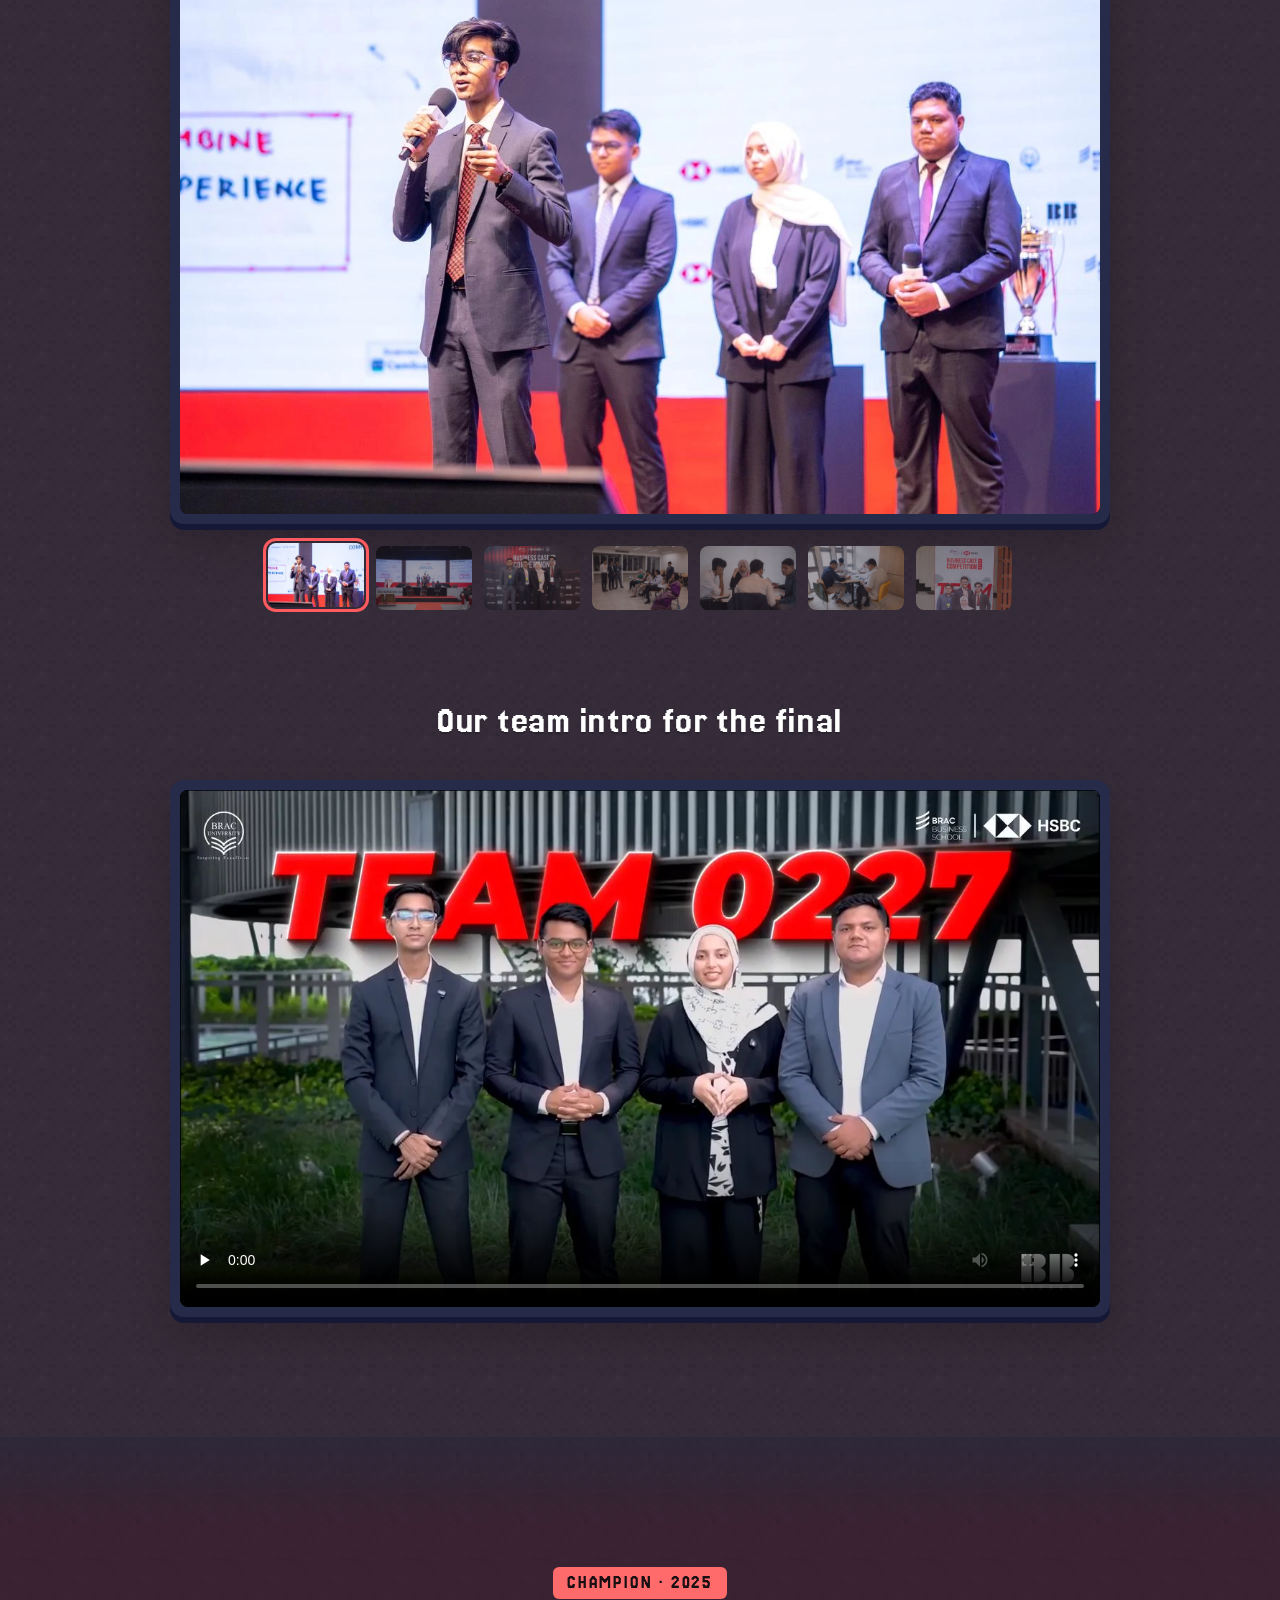
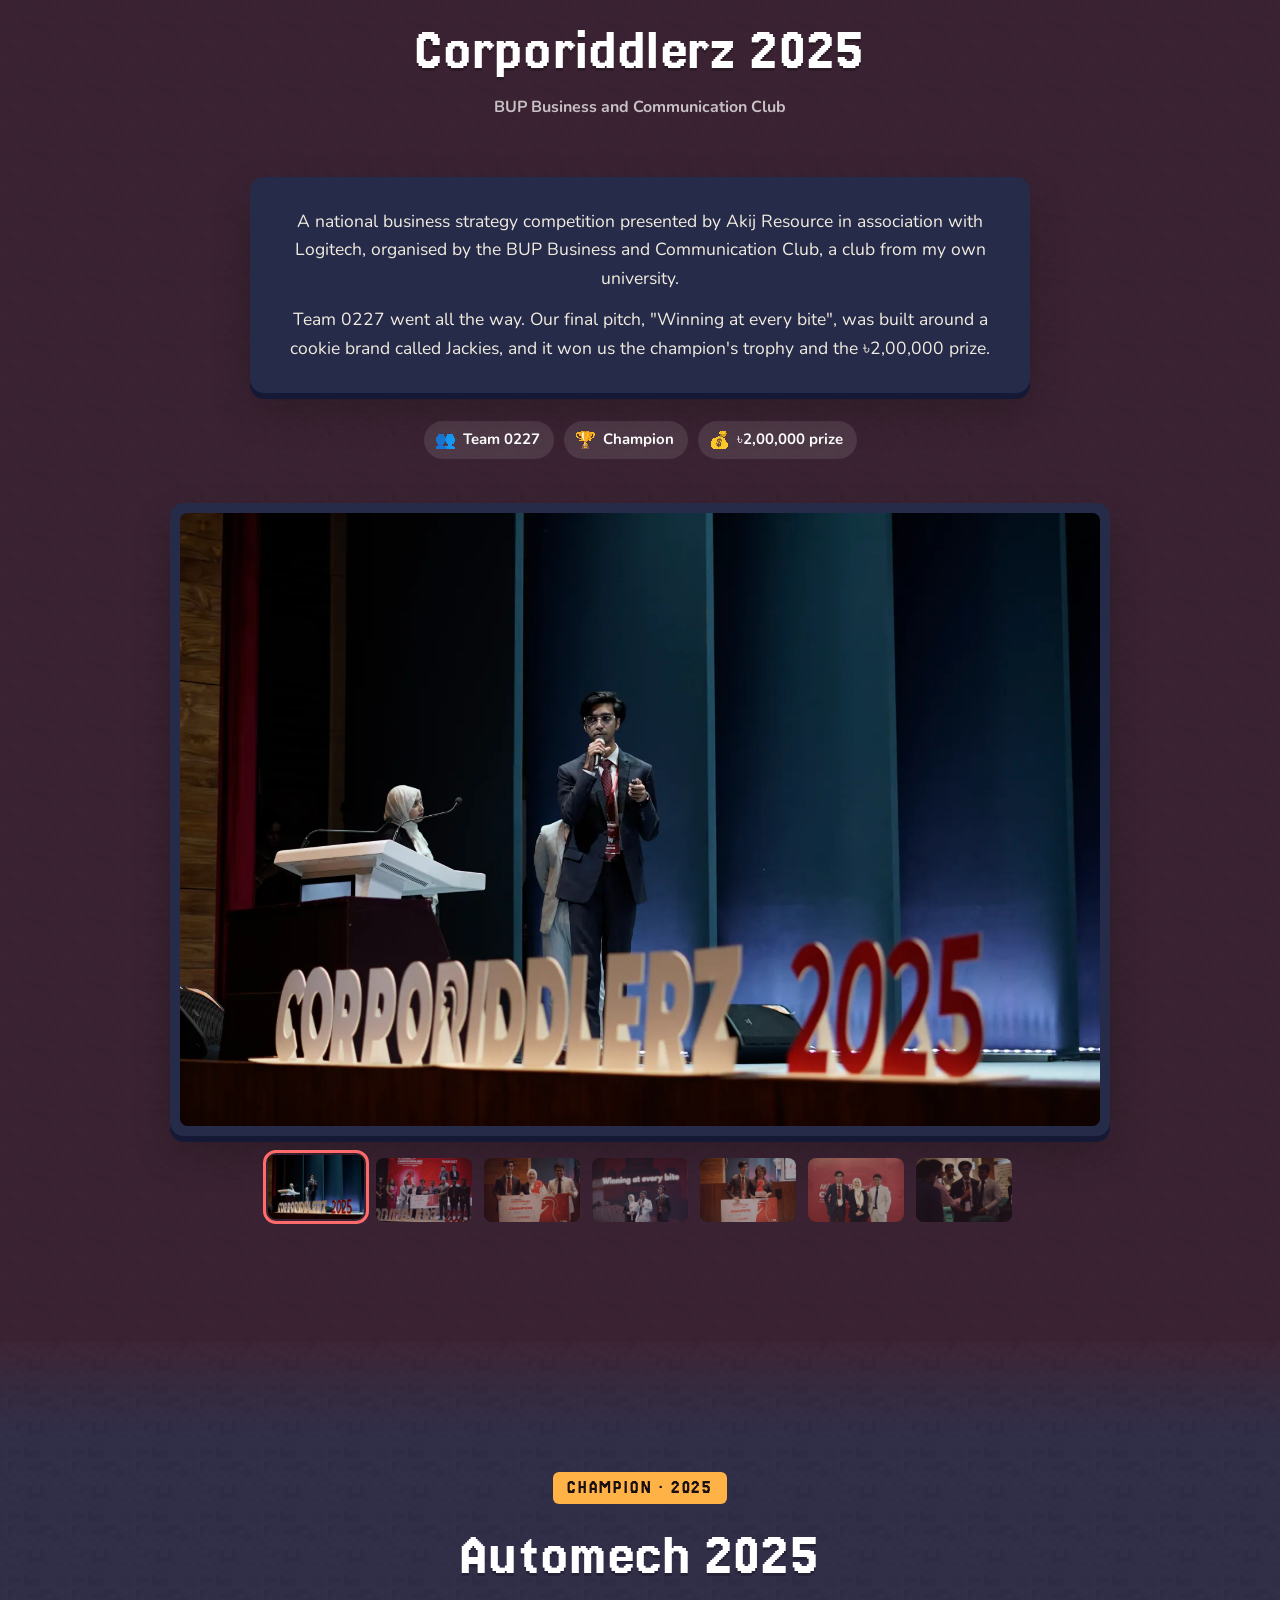
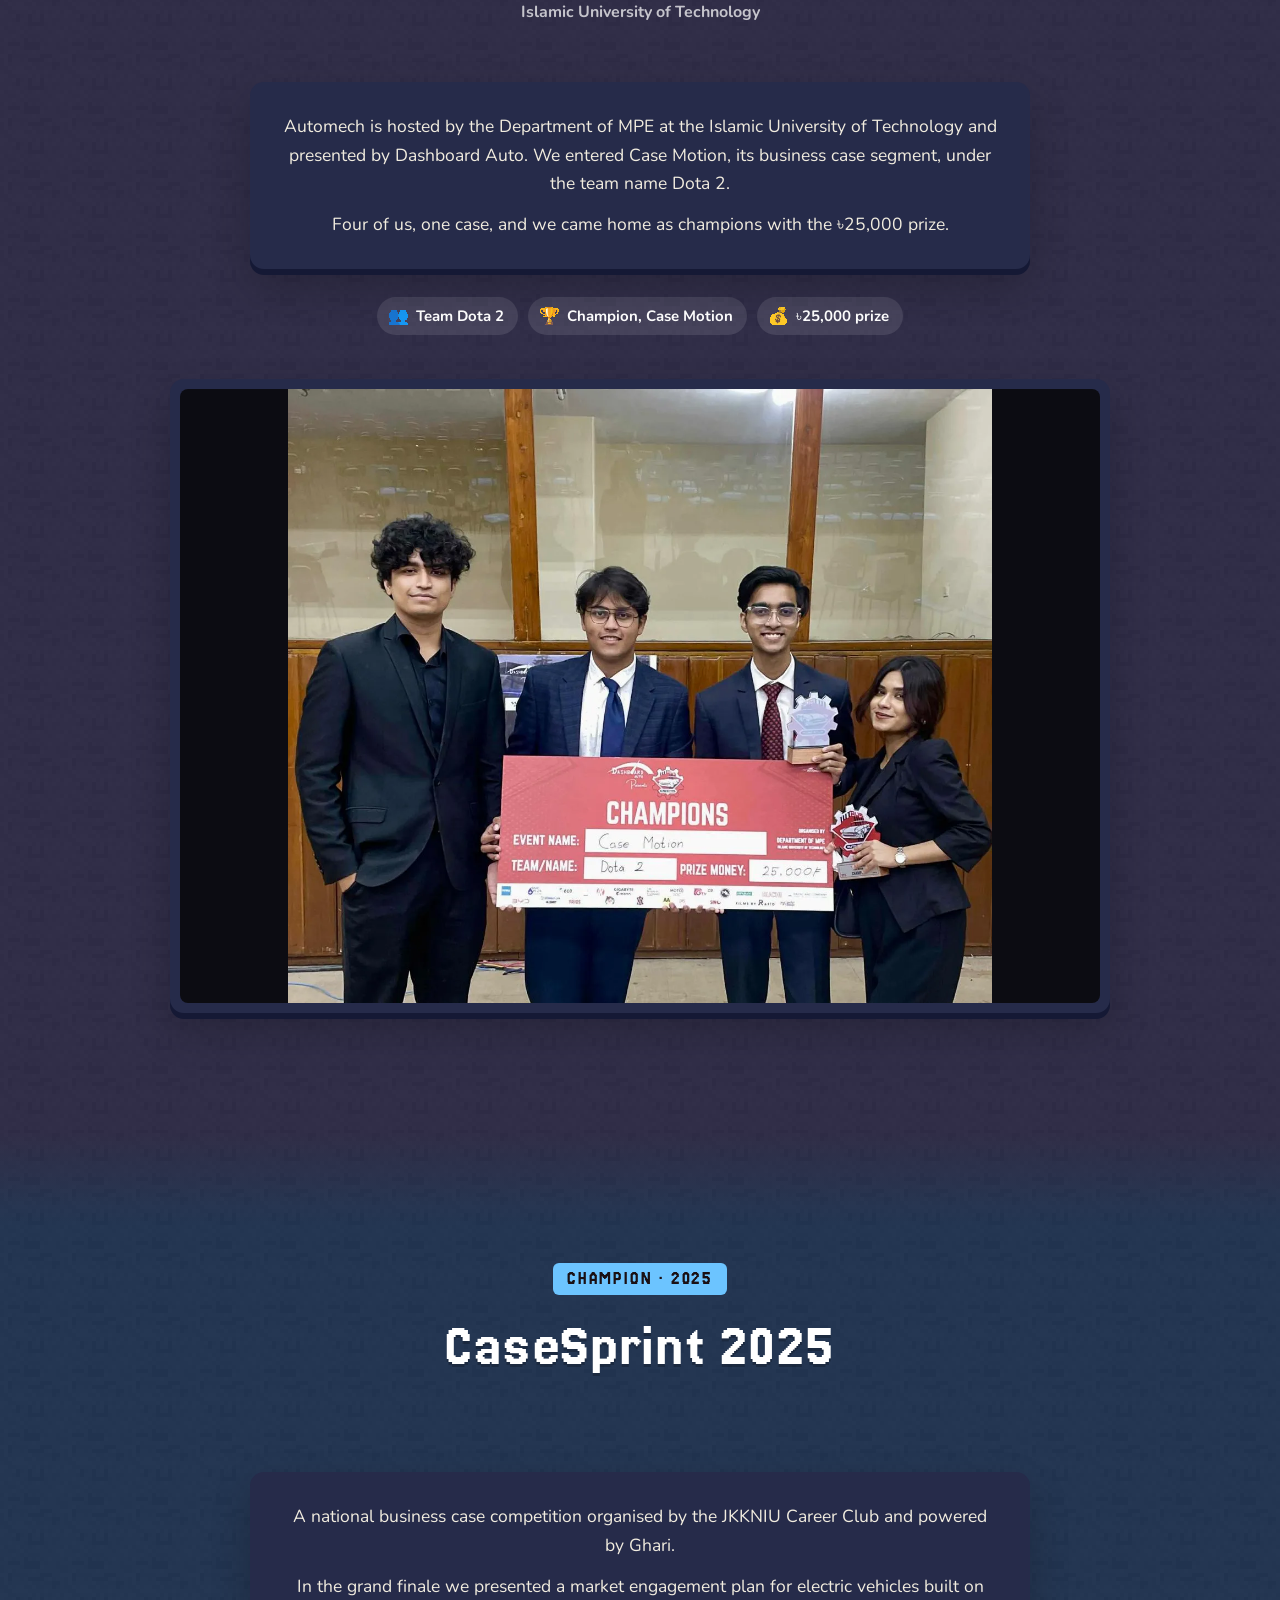
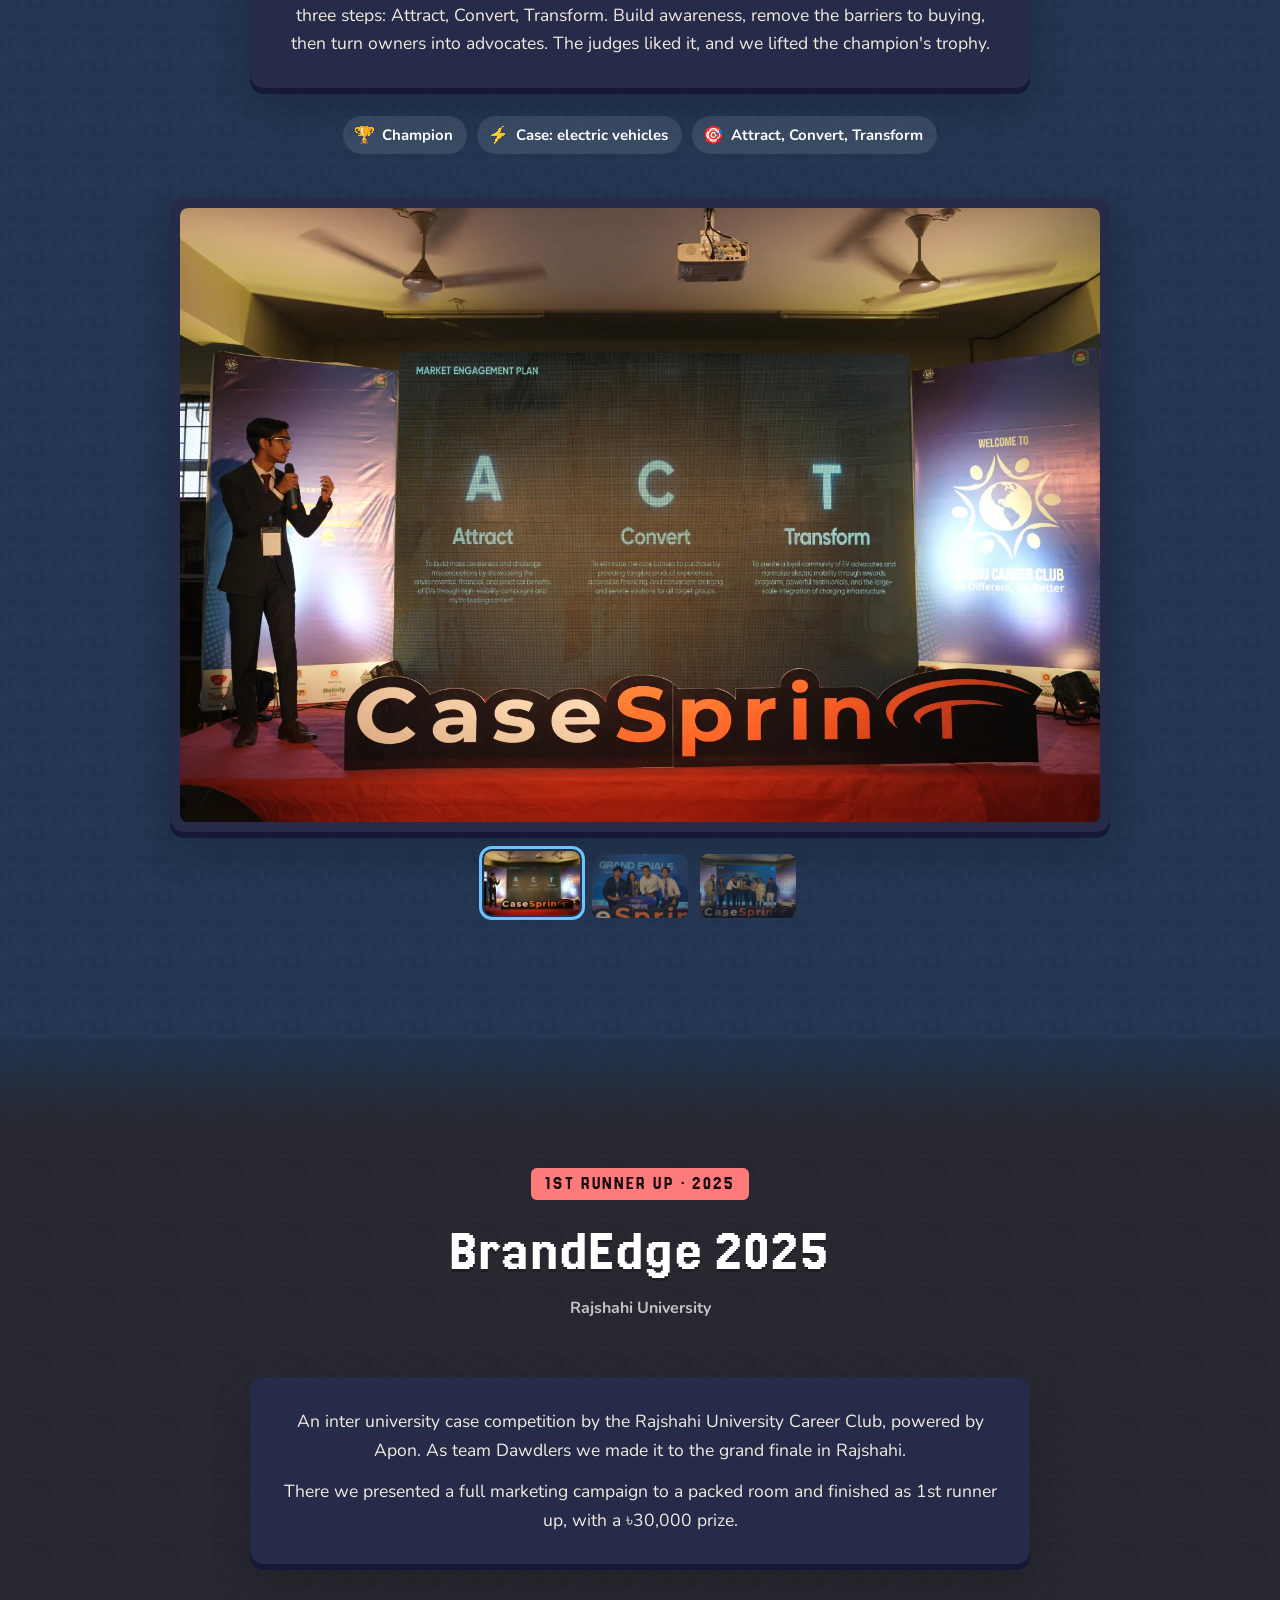
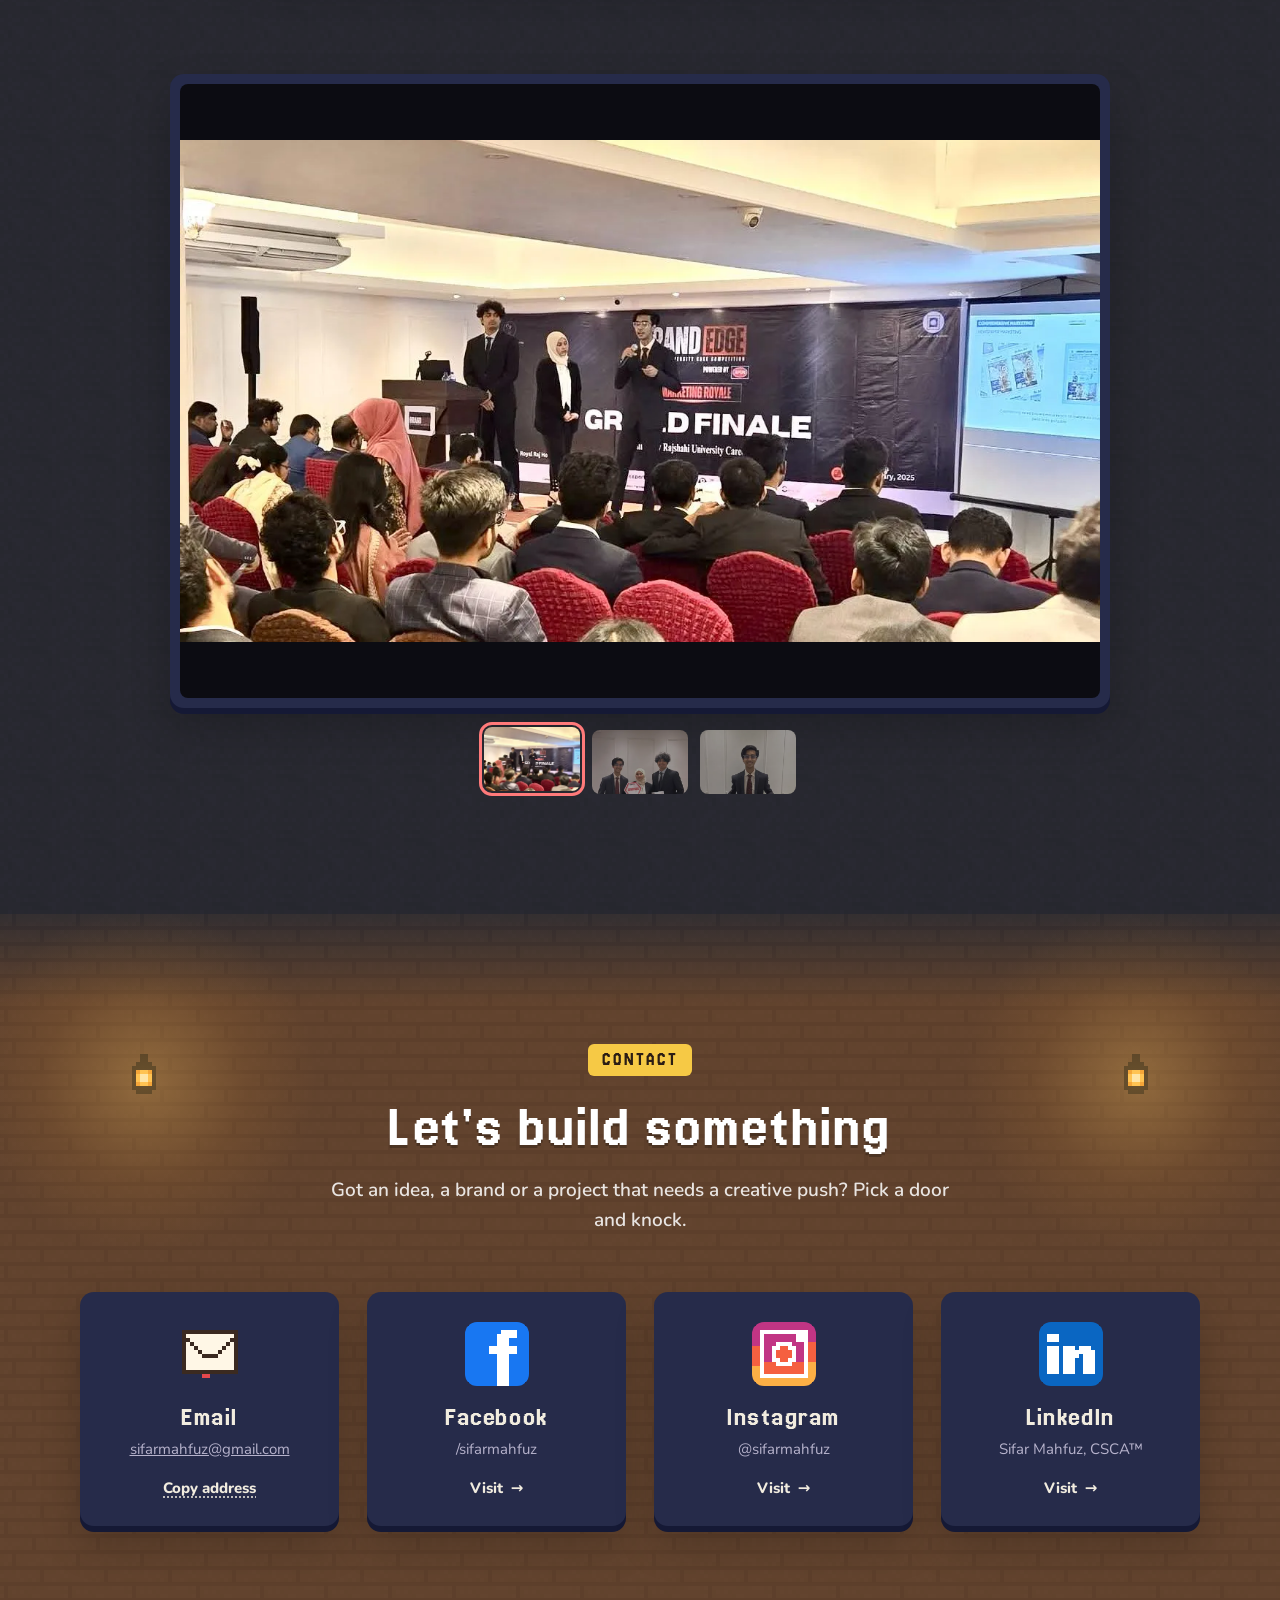
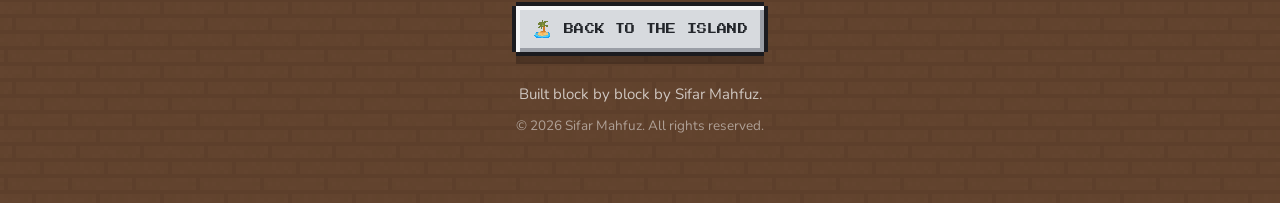
==== commit 42dbbd72: "Achievements: re-encode HSBC lead photo, cache-bust its URL Co-Authored-By: Claude Opus 5.5 <noreply" ====
--- a/achievements.html
+++ b/achievements.html
@@ -101,7 +101,7 @@
 
     <div class="gallery gallery--photo" data-gallery data-r>
       <div class="box frame"><div class="frame__view">
-        <img src="assets/ach/hsbc-final.webp" data-thumb="assets/ach/hsbc-final-s.webp" alt="Presenting with a microphone on the finale stage while three teammates stand behind" data-cap="Presenting our solution in the grand finale">
+        <img src="assets/ach/hsbc-final.webp?v=4" data-thumb="assets/ach/hsbc-final-s.webp?v=4" alt="Presenting with a microphone on the finale stage while three teammates stand behind" data-cap="Presenting our solution in the grand finale">
         <img src="assets/ach/hsbc-stage.webp" data-thumb="assets/ach/hsbc-stage-s.webp" alt="Wide view of the finale stage with three judges seated in front" data-cap="The finale stage, with the judges up front" loading="lazy">
         <img src="assets/ach/hsbc-team.webp" data-thumb="assets/ach/hsbc-team-s.webp" alt="Four teammates in suits in front of the competition backdrop" data-cap="Team 0227 at the venue" loading="lazy">
         <img src="assets/ach/hsbc-judges.webp" data-thumb="assets/ach/hsbc-judges-s.webp" alt="Three teammates standing and answering a panel of four seated judges" data-cap="Questions from the judges" loading="lazy">
